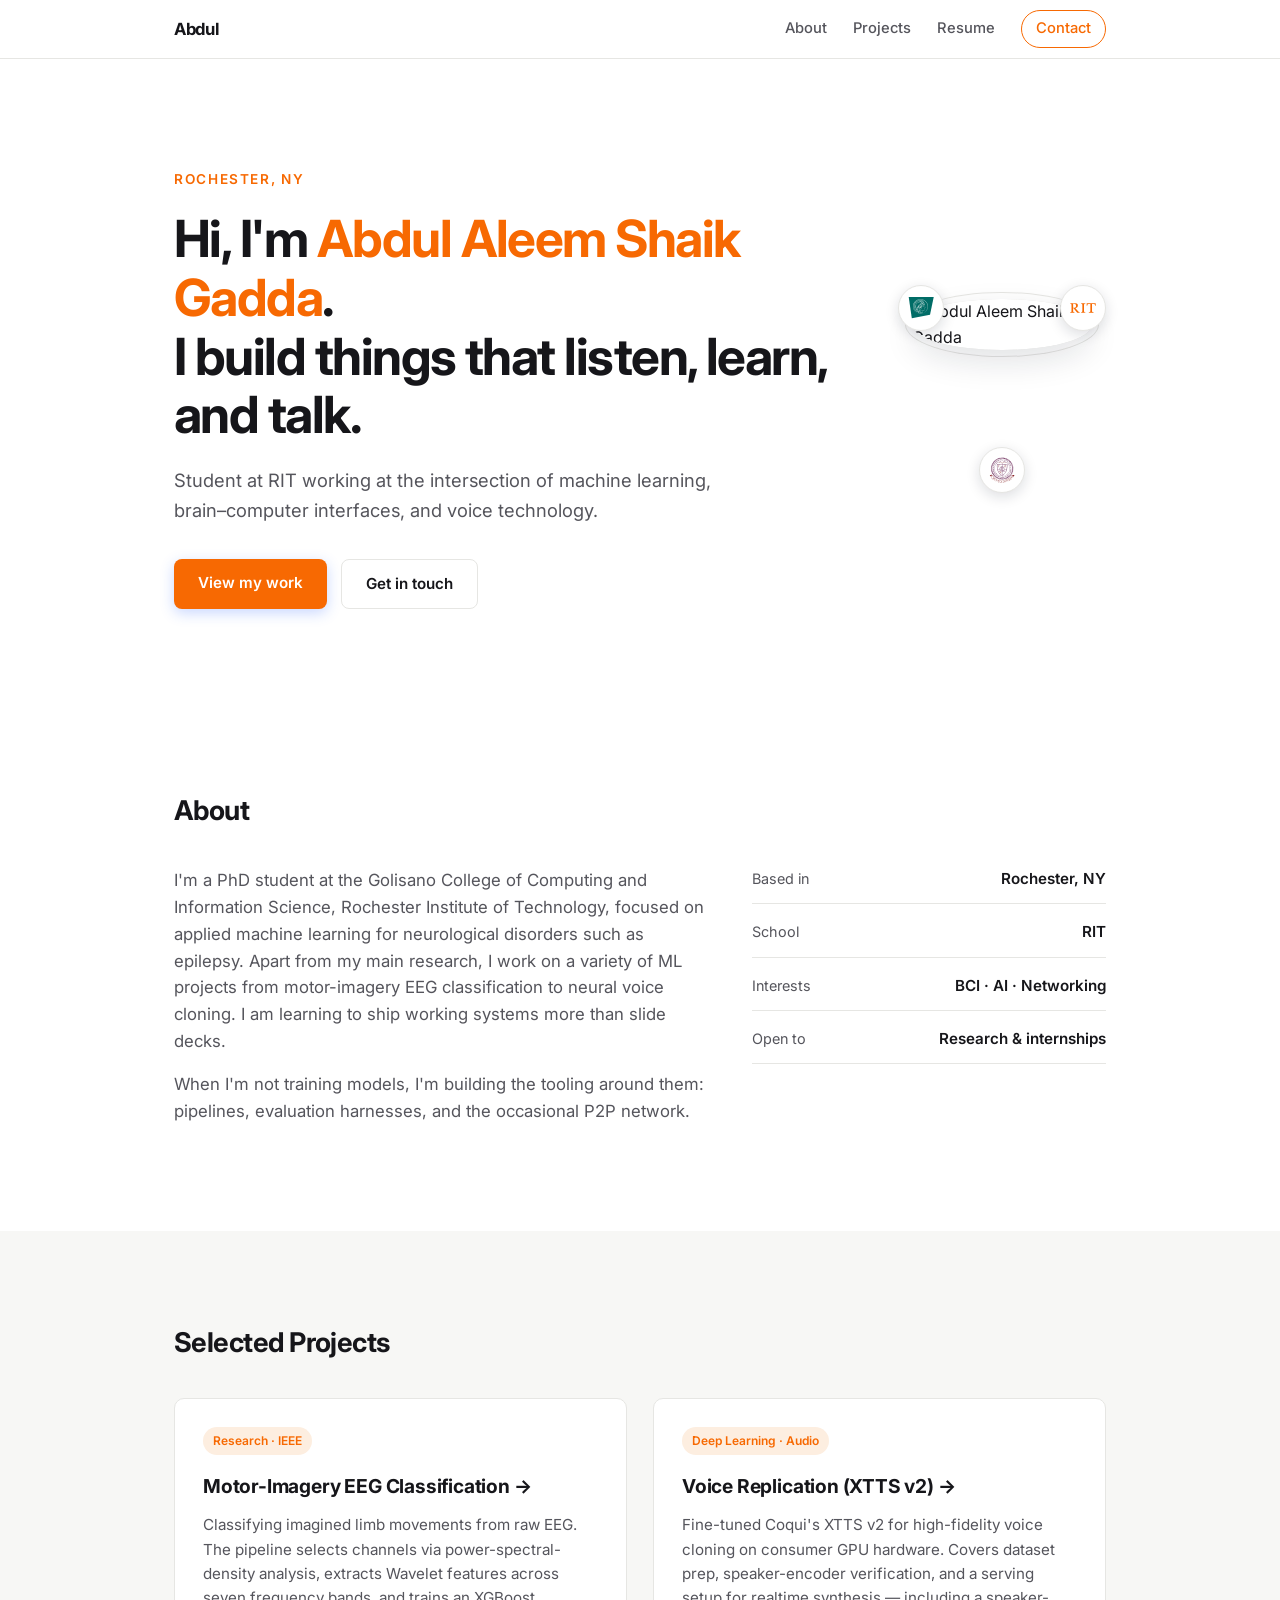
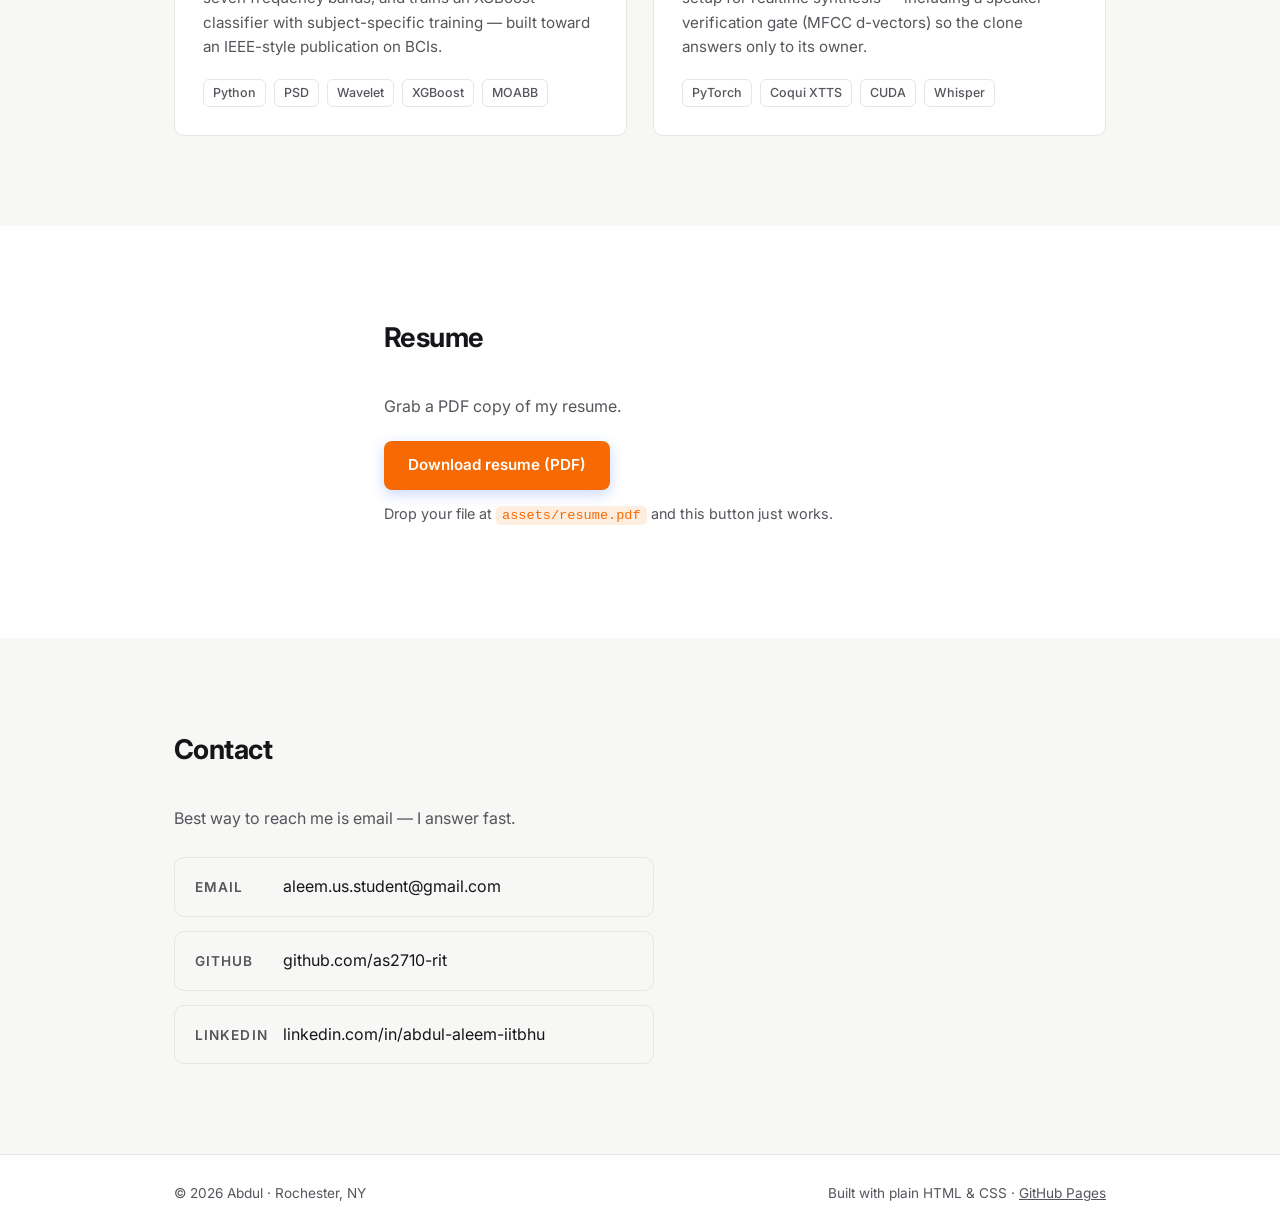
==== index.html @ 7b6aedce "Add affiliation logo bubbles (RIT, Max Planck, IIT BHU) around hero avatar" ====
<!DOCTYPE html>
<html lang="en">
<head>
  <meta charset="UTF-8">
  <meta name="viewport" content="width=device-width, initial-scale=1.0">
  <title>Abdul — Portfolio</title>
  <meta name="description" content="Personal portfolio of Abdul, RIT student.">
  <link rel="icon" href="data:image/svg+xml,<svg xmlns='http://www.w3.org/2000/svg' viewBox='0 0 100 100'><text y='.9em' font-size='90'>◼</text></svg>">
  <link rel="stylesheet" href="css/style.css">
  <link rel="preconnect" href="https://fonts.googleapis.com">
  <link href="https://fonts.googleapis.com/css2?family=Inter:wght@400;500;600;700&display=swap" rel="stylesheet">
</head>
<body>

  <nav class="nav">
    <div class="container nav-inner">
      <a href="#top" class="nav-brand">Abdul</a>
      <div class="nav-links">
        <a href="#about">About</a>
        <a href="#projects">Projects</a>
        <a href="#resume">Resume</a>
        <a href="#contact" class="nav-cta">Contact</a>
      </div>
    </div>
  </nav>

  <header class="hero" id="top">
    <div class="container">
      <div class="hero-inner">
        <div class="hero-text">
          <p class="hero-kicker">Rochester, NY</p>
          <h1 class="hero-title">Hi, I'm <span class="accent">Abdul Aleem Shaik Gadda</span>.<br>
            I build things that listen, learn, and talk.</h1>
          <p class="hero-sub">Student at RIT working at the intersection of
            machine learning, brain–computer interfaces, and voice technology.</p>
          <div class="hero-actions">
            <a href="#projects" class="btn btn-primary">View my work</a>
            <a href="#contact" class="btn btn-ghost">Get in touch</a>
          </div>
        </div>
        <div class="hero-avatar-wrap">
          <img class="hero-avatar" src="assets/me.jpg" alt="Abdul Aleem Shaik Gadda">
          <span class="affil-bubble" title="Rochester Institute of Technology">
            <img src="assets/rit.svg" alt="RIT"></span>
          <span class="affil-bubble" title="Max Planck Institute for Biological Cybernetics">
            <img src="assets/maxplanck_head.svg" alt="Max Planck Institute for Biological Cybernetics"></span>
          <span class="affil-bubble" title="IIT (BHU) Varanasi">
            <img src="assets/iitbhu.svg" alt="IIT (BHU) Varanasi"></span>
        </div>
      </div>
    </div>
  </header>

  <main>

    <section class="section" id="about">
      <div class="container">
        <h2 class="section-title">About</h2>
        <div class="about-grid">
          <div class="about-text">
            <p>I'm a PhD student at the Golisano College of Computing and Information Science, Rochester Institute of Technology,
              focused on applied machine learning for neurological disorders such as epilepsy. Apart from my main research, I work on a variety of ML projects
              from motor-imagery EEG
              classification to neural voice cloning. I am learning to ship
              working systems more than slide decks.</p>
            <p>When I'm not training models, I'm building the tooling
              around them: pipelines, evaluation harnesses, and the
              occasional P2P network.</p>
          </div>
          <div class="about-facts">
            <div class="fact">
              <span class="fact-label">Based in</span>
              <span class="fact-value">Rochester, NY</span>
            </div>
            <div class="fact">
              <span class="fact-label">School</span>
              <span class="fact-value">RIT</span>
            </div>
            <div class="fact">
              <span class="fact-label">Interests</span>
              <span class="fact-value">BCI · AI · Networking</span>
            </div>
            <div class="fact">
              <span class="fact-label">Open to</span>
              <span class="fact-value">Research &amp; internships</span>
            </div>
          </div>
        </div>
      </div>
    </section>

    <section class="section section-alt" id="projects">
      <div class="container">
        <h2 class="section-title">Selected Projects</h2>

        <div class="card-grid">

          <a class="card card-link" href="projects/mi-eeg.html">
            <div class="card-tag">Research · IEEE</div>
            <h3 class="card-title">Motor-Imagery EEG Classification →</h3>
            <p class="card-body">
              Classifying imagined limb movements from raw EEG. The pipeline
              selects channels via power-spectral-density analysis, extracts
              Wavelet features across seven frequency bands, and trains an
              XGBoost classifier with subject-specific training — built
              toward an IEEE-style publication on BCIs.
            </p>
            <div class="card-tech">
              <span>Python</span><span>PSD</span><span>Wavelet</span>
              <span>XGBoost</span><span>MOABB</span>
            </div>
          </a>

          <a class="card card-link" href="projects/voice-replication.html">
            <div class="card-tag">Deep Learning · Audio</div>
            <h3 class="card-title">Voice Replication (XTTS v2) →</h3>
            <p class="card-body">
              Fine-tuned Coqui's XTTS v2 for high-fidelity voice cloning on
              consumer GPU hardware. Covers dataset prep, speaker-encoder
              verification, and a serving setup for realtime synthesis —
              including a speaker-verification gate (MFCC d-vectors) so the
              clone answers only to its owner.
            </p>
            <div class="card-tech">
              <span>PyTorch</span><span>Coqui XTTS</span><span>CUDA</span>
              <span>Whisper</span>
            </div>
          </a>

        </div>
      </div>
    </section>

    <section class="section" id="resume">
      <div class="container resume-inner">
        <h2 class="section-title">Resume</h2>
        <p>Grab a PDF copy of my resume.</p>
        <a class="btn btn-primary" href="assets/resume.pdf" download>
          Download resume (PDF)</a>
        <p class="muted">Drop your file at <code>assets/resume.pdf</code>
          and this button just works.</p>
      </div>
    </section>

    <section class="section section-alt" id="contact">
      <div class="container">
        <h2 class="section-title">Contact</h2>
        <p>Best way to reach me is email — I answer fast.</p>
        <div class="contact-links">
          <a class="contact-link" href="mailto:aleem.us.student@gmail.com">
            <span class="contact-label">Email</span> aleem.us.student@gmail.com</a>
          <a class="contact-link" href="https://github.com/as2710-rit">
            <span class="contact-label">GitHub</span> github.com/as2710-rit</a>
          <a class="contact-link" href="https://www.linkedin.com/in/abdul-aleem-iitbhu">
            <span class="contact-label">LinkedIn</span> linkedin.com/in/abdul-aleem-iitbhu</a>
        </div>
      </div>
    </section>

  </main>

  <footer class="footer">
    <div class="container footer-inner">
      <span>© <span id="year"></span> Abdul · Rochester, NY</span>
      <span>Built with plain HTML &amp; CSS ·
        <a href="https://pages.github.com">GitHub Pages</a></span>
    </div>
  </footer>

  <script>
    document.getElementById('year').textContent = new Date().getFullYear();
  </script>
</body>
</html>
---- css/style.css ----
/* ---------- Design tokens ---------- */
:root {
  --bg: #ffffff;
  --bg-alt: #f7f7f5;
  --text: #16161a;
  --text-soft: #55555c;
  --accent: #f76902;
  --accent-soft: #fdeee0;
  --border: #e6e6e3;
  --radius: 10px;
  --font: 'Inter', system-ui, -apple-system, sans-serif;
}

* { margin: 0; padding: 0; box-sizing: border-box; }

html { scroll-behavior: smooth; }

body {
  font-family: var(--font);
  color: var(--text);
  background: var(--bg);
  line-height: 1.6;
  -webkit-font-smoothing: antialiased;
}

.container { max-width: 980px; margin: 0 auto; padding: 0 24px; }
.muted { color: var(--text-soft); font-size: 0.9rem; margin-top: 12px; }
.accent { color: var(--accent); }

/* ---------- Nav ---------- */
.nav {
  position: sticky; top: 0; z-index: 50;
  background: rgba(255,255,255,.9);
  backdrop-filter: blur(10px);
  border-bottom: 1px solid var(--border);
}
.nav-inner {
  display: flex; align-items: center; justify-content: space-between;
  height: 58px;
}
.nav-brand { font-weight: 700; font-size: 1.05rem; color: var(--text);
  text-decoration: none; letter-spacing: -0.02em; }
.nav-links { display: flex; gap: 26px; align-items: center; }
.nav-links a {
  color: var(--text-soft); text-decoration: none;
  font-size: 0.92rem; font-weight: 500;
}
.nav-links a:hover { color: var(--text); }
.nav-cta {
  color: var(--accent) !important;
  border: 1px solid var(--accent);
  padding: 6px 14px; border-radius: 999px;
}
.nav-cta:hover { background: var(--accent); color: #fff !important; }

/* ---------- Hero ---------- */
.hero { padding: 110px 0 90px; }
.hero-inner { display:flex; align-items:center; gap:56px; flex-wrap:wrap; }
.hero-text { flex: 1 1 460px; min-width: 0; }
.hero-avatar {
  width: 180px; height: 180px; border-radius: 50%;
  object-fit: cover; object-position: center;
  box-shadow: 0 12px 32px rgba(15,23,42,.12), 0 0 0 6px #fff, 0 0 0 7px var(--border);
  flex-shrink: 0;
}
.hero-avatar-wrap {
  position: relative;
  width: 180px; height: 180px;
  flex-shrink: 0;
  margin: 14px;
}
.affil-bubble {
  position: absolute;
  width: 46px; height: 46px;
  background: #fff;
  border: 1px solid var(--border);
  border-radius: 50%;
  display: flex; align-items: center; justify-content: center;
  box-shadow: 0 4px 14px rgba(15,23,42,.14);
  padding: 9px;
  z-index: 2;
  transition: transform .2s ease;
}
.affil-bubble:hover { transform: scale(1.1); }
.affil-bubble img { width: 100%; height: 100%; object-fit: contain; display: block; }
.affil-bubble:nth-of-type(1) { top: -14px; right: -14px; }
.affil-bubble:nth-of-type(2) { top: -14px; left: -14px; }
.affil-bubble:nth-of-type(3) { bottom: -14px; left: 50%; margin-left: -23px; }
.hero-kicker {
  color: var(--accent); font-weight: 600; font-size: 0.85rem;
  text-transform: uppercase; letter-spacing: 0.12em; margin-bottom: 18px;
}
.hero-title {
  font-size: clamp(2rem, 5vw, 3.2rem);
  line-height: 1.15; letter-spacing: -0.03em;
  font-weight: 700; margin-bottom: 22px;
}
.hero-sub {
  color: var(--text-soft); font-size: 1.15rem;
  max-width: 560px; margin-bottom: 34px;
}
.hero-actions { display: flex; gap: 14px; flex-wrap: wrap; }

/* ---------- Buttons ---------- */
.btn {
  display: inline-block; text-decoration: none;
  font-weight: 600; font-size: 0.95rem;
  padding: 12px 24px; border-radius: 8px;
  transition: transform .15s ease, box-shadow .15s ease;
}
.btn:active { transform: translateY(1px); }
.btn-primary { background: var(--accent); color: #fff;
  box-shadow: 0 4px 14px rgba(39,94,254,.25); }
.btn-primary:hover { box-shadow: 0 6px 20px rgba(39,94,254,.35); }
.btn-ghost { border: 1px solid var(--border); color: var(--text); }
.btn-ghost:hover { border-color: var(--text); }

/* ---------- Sections ---------- */
.section { padding: 90px 0; }
.section-alt { background: var(--bg-alt); }
.section-title {
  font-size: 1.7rem; font-weight: 700;
  letter-spacing: -0.02em; margin-bottom: 34px;
}

/* ---------- About ---------- */
.about-grid {
  display: grid; grid-template-columns: 1.5fr 1fr; gap: 48px;
}
.about-text p { margin-bottom: 16px; color: var(--text-soft); font-size: 1.05rem; }
.about-facts { display: flex; flex-direction: column; gap: 16px; }
.fact {
  display: flex; justify-content: space-between;
  padding-bottom: 12px; border-bottom: 1px solid var(--border);
}
.fact-label { color: var(--text-soft); font-size: 0.9rem; }
.fact-value { font-weight: 600; font-size: 0.95rem; }

/* ---------- Projects ---------- */
.card-grid { display: grid; grid-template-columns: 1fr 1fr; gap: 26px; }
.card {
  background: var(--bg);
  border: 1px solid var(--border);
  border-radius: var(--radius);
  padding: 28px;
  transition: transform .2s ease, box-shadow .2s ease;
}
.card:hover {
  transform: translateY(-3px);
  box-shadow: 0 12px 30px rgba(0,0,0,.07);
}
.card-link {
  display: block; text-decoration: none; color: inherit;
  cursor: pointer;
}
.card-tag {
  display: inline-block; font-size: 0.75rem; font-weight: 600;
  color: var(--accent); background: var(--accent-soft);
  padding: 4px 10px; border-radius: 999px; margin-bottom: 16px;
}
.card-title { font-size: 1.2rem; font-weight: 700; margin-bottom: 12px;
  letter-spacing: -0.01em; }
.card-body { color: var(--text-soft); font-size: 0.95rem; margin-bottom: 20px; }
.card-tech { display: flex; flex-wrap: wrap; gap: 8px; }
.card-tech span {
  font-size: 0.78rem; font-weight: 500;
  border: 1px solid var(--border); border-radius: 6px;
  padding: 3px 9px; color: var(--text-soft);
}

/* ---------- Resume ---------- */
.resume-inner { max-width: 560px; }
.resume-inner p { color: var(--text-soft); margin-bottom: 22px; }
.resume-inner code {
  background: var(--accent-soft); color: var(--accent);
  padding: 2px 6px; border-radius: 5px; font-size: 0.85rem;
}

/* ---------- Contact ---------- */
#contact p { color: var(--text-soft); margin-bottom: 26px; }
.contact-links { display: flex; flex-direction: column; gap: 14px; max-width: 480px; }
.contact-link {
  display: flex; align-items: baseline; gap: 18px;
  color: var(--text); text-decoration: none;
  padding: 16px 20px; border: 1px solid var(--border);
  border-radius: var(--radius);
  transition: border-color .15s ease;
}
.contact-link:hover { border-color: var(--accent); }
.contact-label {
  color: var(--text-soft); font-size: 0.85rem; width: 70px;
  text-transform: uppercase; letter-spacing: .08em; font-weight: 600;
}

/* ---------- Footer ---------- */
.footer { border-top: 1px solid var(--border); padding: 28px 0; }
.footer-inner {
  display: flex; justify-content: space-between; flex-wrap: wrap; gap: 8px;
  color: var(--text-soft); font-size: 0.85rem;
}
.footer a { color: var(--text-soft); }

/* ---------- Responsive ---------- */
@media (max-width: 760px) {
  .about-grid, .card-grid { grid-template-columns: 1fr; }
  .nav-links { gap: 16px; }
  .hero { padding: 70px 0 60px; }
  .section { padding: 60px 0; }
}
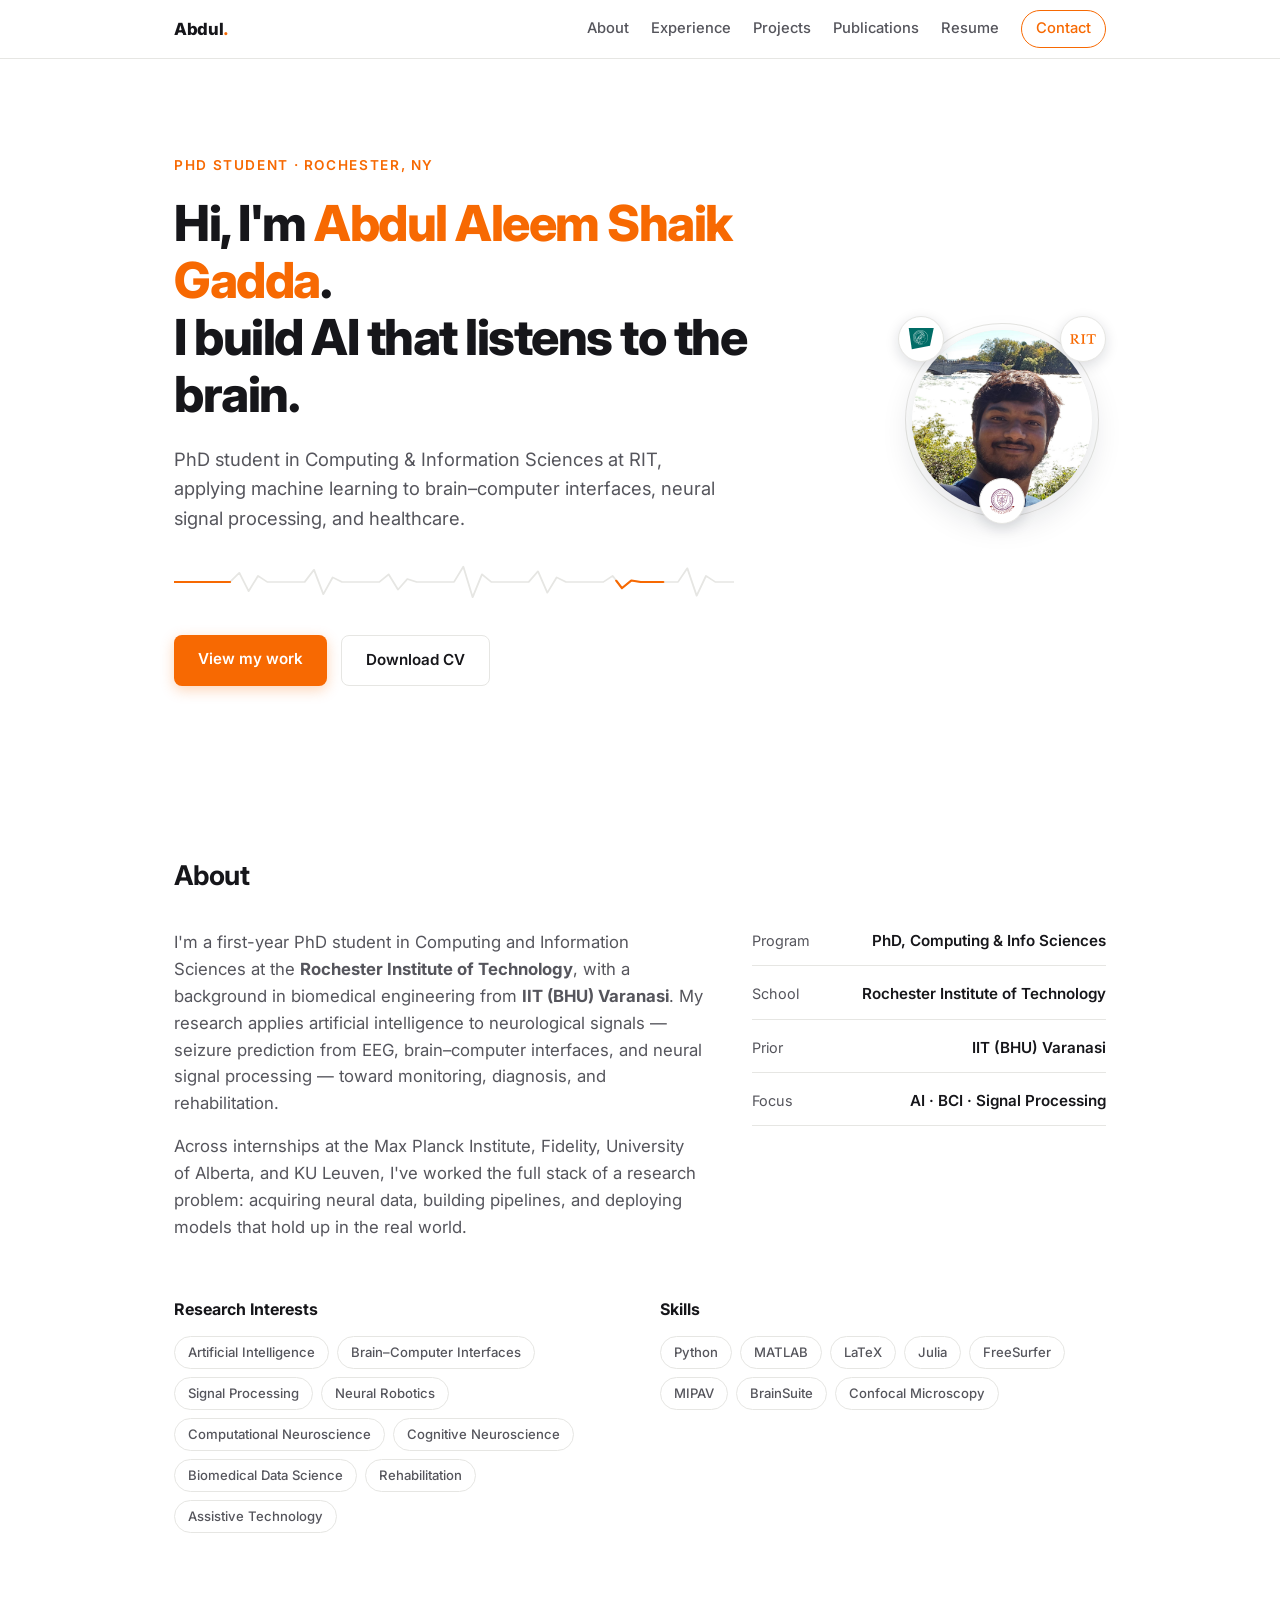
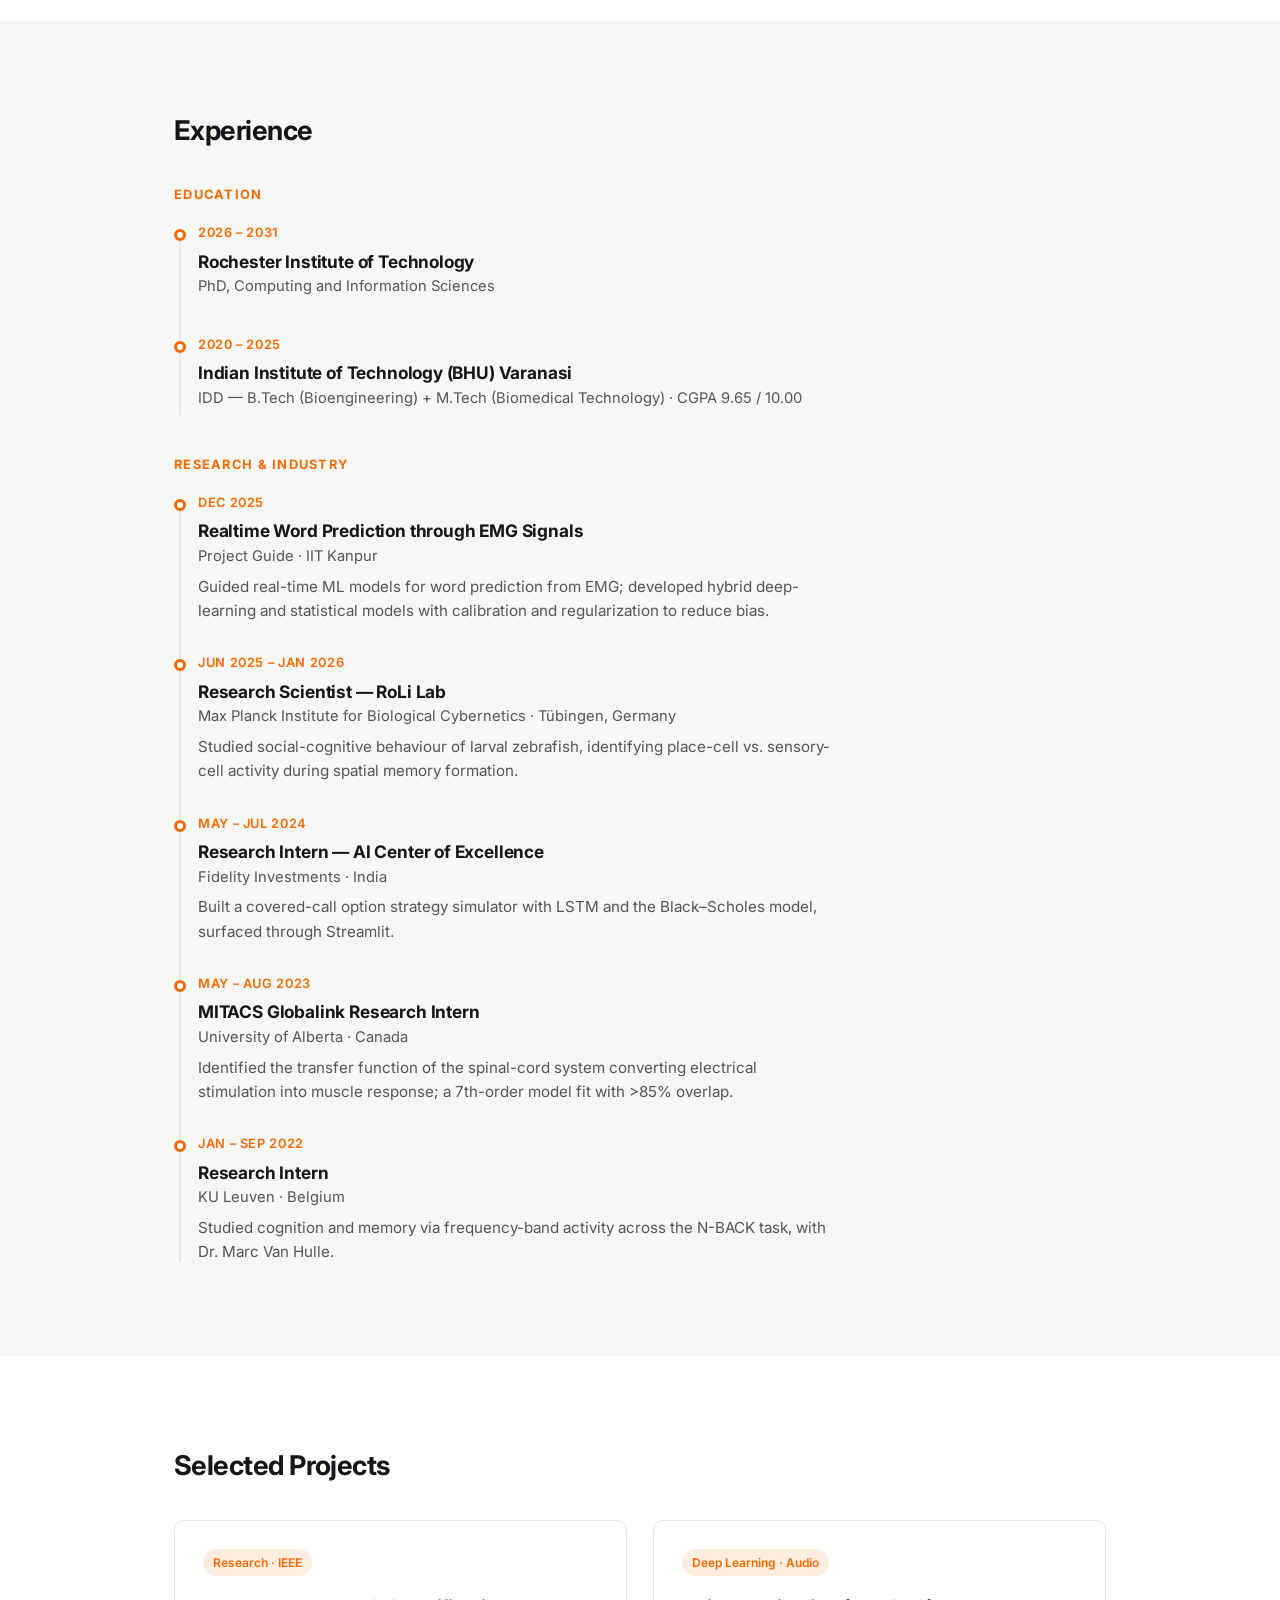
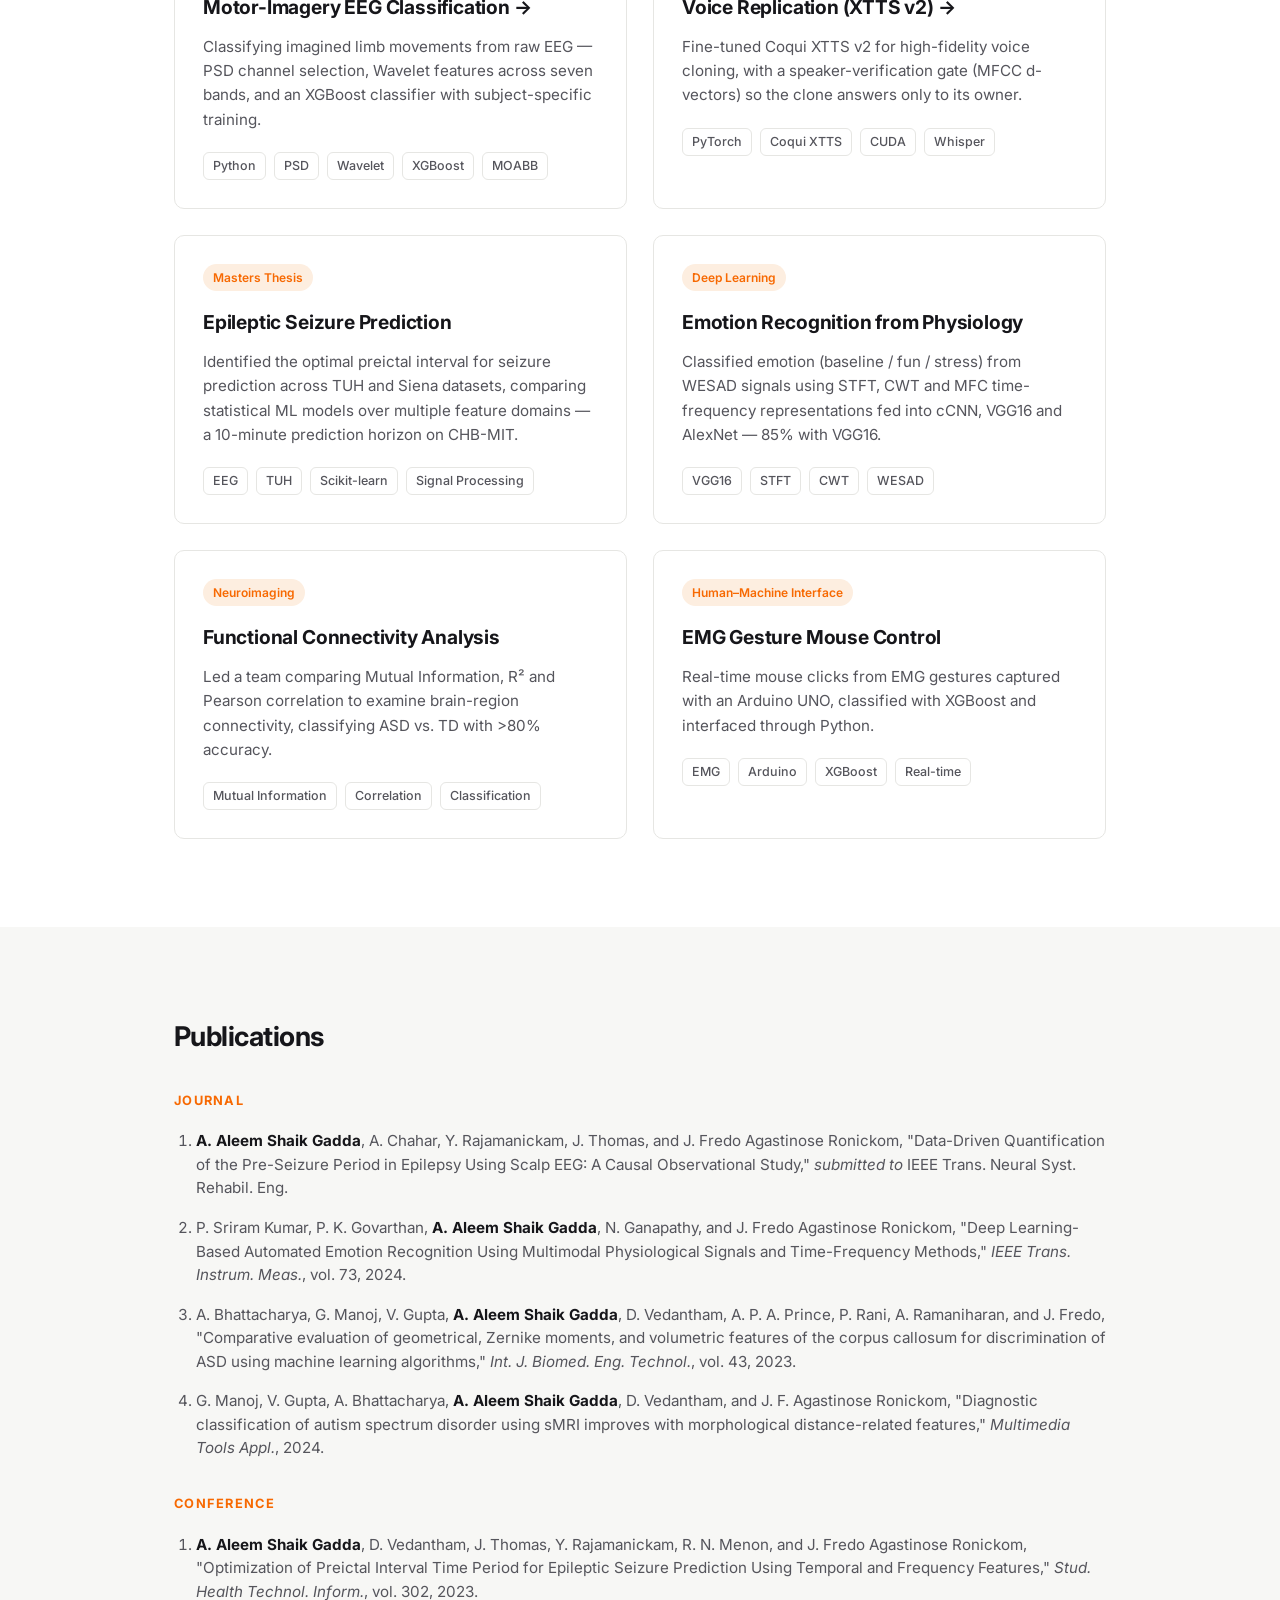
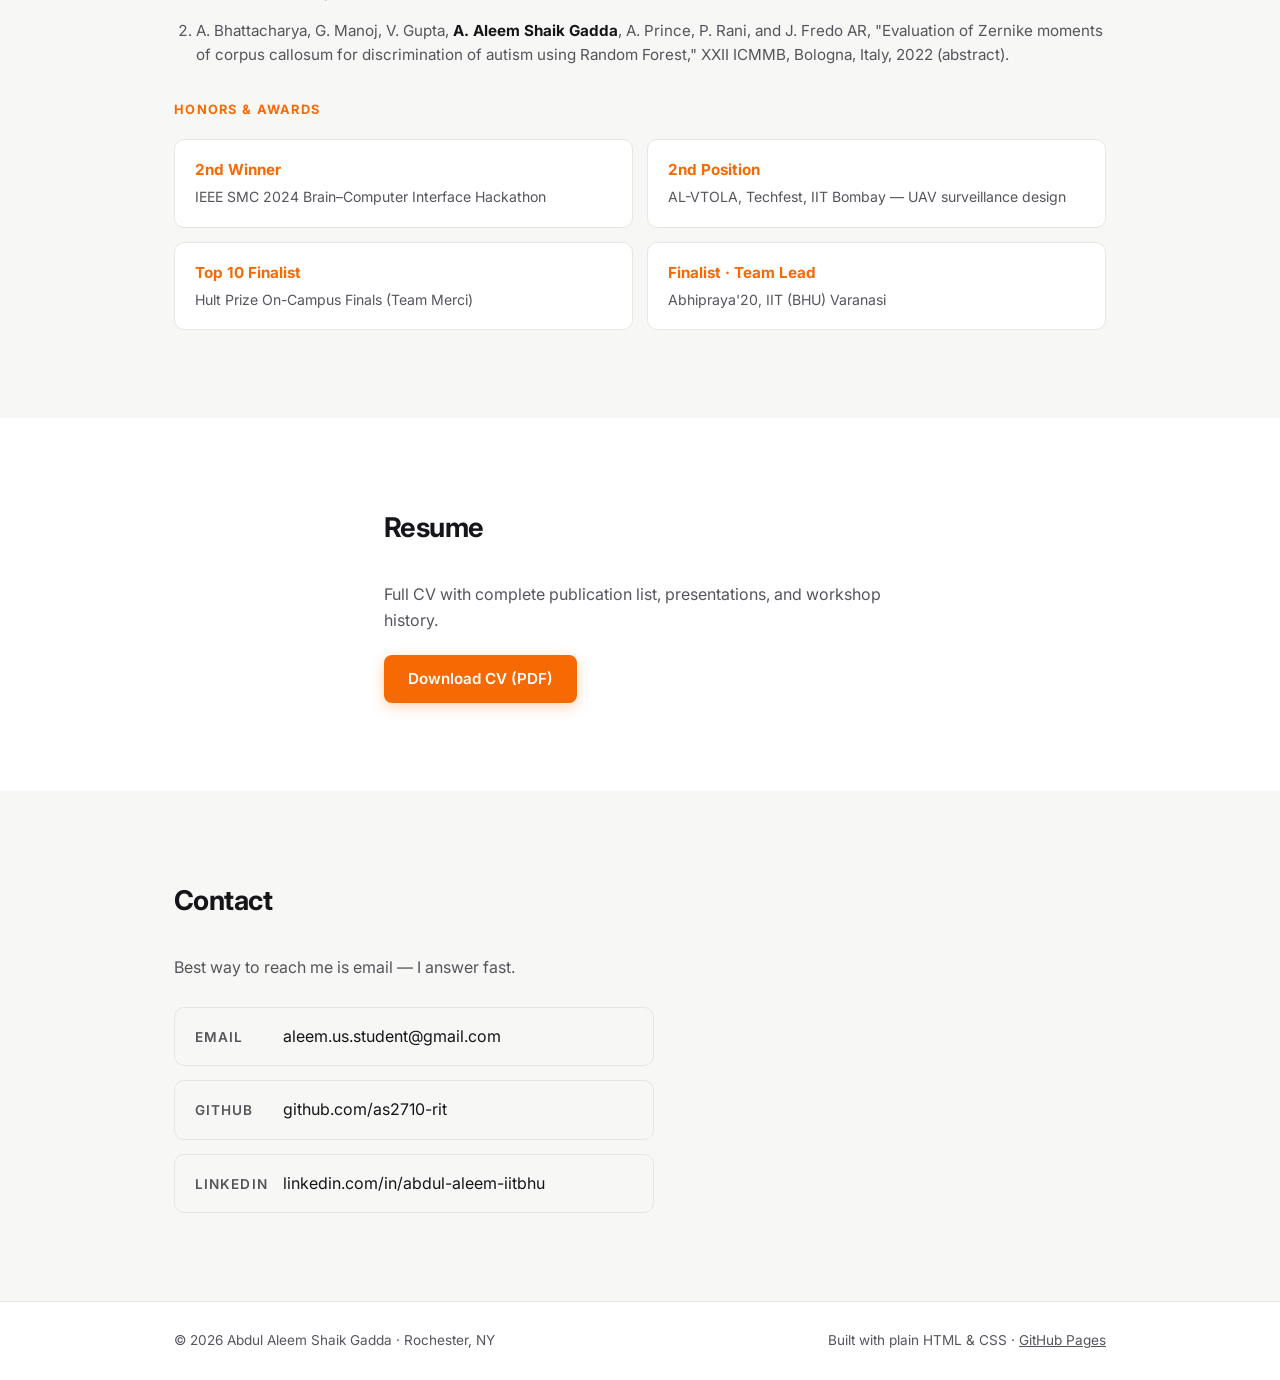
==== commit 372145a7: "Expand portfolio with full CV content (experience, publications, honors), add animated EEG waveform " ====
--- a/index.html
+++ b/index.html
@@ -3,21 +3,23 @@
 <head>
   <meta charset="UTF-8">
   <meta name="viewport" content="width=device-width, initial-scale=1.0">
-  <title>Abdul — Portfolio</title>
-  <meta name="description" content="Personal portfolio of Abdul, RIT student.">
-  <link rel="icon" href="data:image/svg+xml,<svg xmlns='http://www.w3.org/2000/svg' viewBox='0 0 100 100'><text y='.9em' font-size='90'>◼</text></svg>">
+  <title>Abdul Aleem Shaik Gadda — Portfolio</title>
+  <meta name="description" content="Abdul Aleem Shaik Gadda — PhD student at RIT working on AI for brain–computer interfaces and neural signal processing.">
+  <link rel="icon" href="data:image/svg+xml,<svg xmlns='http://www.w3.org/2000/svg' viewBox='0 0 100 100'><rect width='100' height='100' rx='20' fill='%23f76902'/><text x='50' y='72' font-size='60' text-anchor='middle' fill='white' font-family='sans-serif' font-weight='bold'>A</text></svg>">
   <link rel="stylesheet" href="css/style.css">
   <link rel="preconnect" href="https://fonts.googleapis.com">
-  <link href="https://fonts.googleapis.com/css2?family=Inter:wght@400;500;600;700&display=swap" rel="stylesheet">
+  <link href="https://fonts.googleapis.com/css2?family=Inter:wght@400;500;600;700;800&display=swap" rel="stylesheet">
 </head>
 <body>
 
   <nav class="nav">
     <div class="container nav-inner">
-      <a href="#top" class="nav-brand">Abdul</a>
+      <a href="#top" class="nav-brand">Abdul<span class="accent">.</span></a>
       <div class="nav-links">
         <a href="#about">About</a>
+        <a href="#experience">Experience</a>
         <a href="#projects">Projects</a>
+        <a href="#publications">Publications</a>
         <a href="#resume">Resume</a>
         <a href="#contact" class="nav-cta">Contact</a>
       </div>
@@ -28,14 +30,21 @@
     <div class="container">
       <div class="hero-inner">
         <div class="hero-text">
-          <p class="hero-kicker">Rochester, NY</p>
+          <p class="hero-kicker">PhD Student · Rochester, NY</p>
           <h1 class="hero-title">Hi, I'm <span class="accent">Abdul Aleem Shaik Gadda</span>.<br>
-            I build things that listen, learn, and talk.</h1>
-          <p class="hero-sub">Student at RIT working at the intersection of
-            machine learning, brain–computer interfaces, and voice technology.</p>
+            I build AI that listens to the brain.</h1>
+          <p class="hero-sub">PhD student in Computing &amp; Information Sciences at RIT, applying
+            machine learning to brain–computer interfaces, neural signal processing, and
+            healthcare.</p>
+          <div class="hero-wave" aria-hidden="true">
+            <svg viewBox="0 0 600 60" preserveAspectRatio="none" width="600" height="60">
+              <path class="eeg-base" d="M0,30 L60,30 L70,18 L80,42 L90,22 L100,30 L140,30 L150,14 L160,46 L170,24 L180,30 L220,30 L230,20 L240,40 L250,26 L260,30 L300,30 L310,10 L320,50 L330,20 L340,30 L380,30 L390,16 L400,44 L410,24 L420,30 L460,30 L470,22 L480,38 L490,28 L500,30 L540,30 L550,12 L560,48 L570,22 L580,30 L600,30"/>
+              <path class="eeg-pulse" d="M0,30 L60,30 L70,18 L80,42 L90,22 L100,30 L140,30 L150,14 L160,46 L170,24 L180,30 L220,30 L230,20 L240,40 L250,26 L260,30 L300,30 L310,10 L320,50 L330,20 L340,30 L380,30 L390,16 L400,44 L410,24 L420,30 L460,30 L470,22 L480,38 L490,28 L500,30 L540,30 L550,12 L560,48 L570,22 L580,30 L600,30"/>
+            </svg>
+          </div>
           <div class="hero-actions">
             <a href="#projects" class="btn btn-primary">View my work</a>
-            <a href="#contact" class="btn btn-ghost">Get in touch</a>
+            <a href="assets/resume.pdf" class="btn btn-ghost" download>Download CV</a>
           </div>
         </div>
         <div class="hero-avatar-wrap">
@@ -53,95 +62,257 @@
 
   <main>
 
+    <!-- About -->
     <section class="section" id="about">
       <div class="container">
         <h2 class="section-title">About</h2>
         <div class="about-grid">
           <div class="about-text">
-            <p>I'm a PhD student at the Golisano College of Computing and Information Science, Rochester Institute of Technology,
-              focused on applied machine learning for neurological disorders such as epilepsy. Apart from my main research, I work on a variety of ML projects
-              from motor-imagery EEG
-              classification to neural voice cloning. I am learning to ship
-              working systems more than slide decks.</p>
-            <p>When I'm not training models, I'm building the tooling
-              around them: pipelines, evaluation harnesses, and the
-              occasional P2P network.</p>
+            <p>I'm a first-year PhD student in Computing and Information Sciences at the
+              <strong>Rochester Institute of Technology</strong>, with a background in biomedical
+              engineering from <strong>IIT (BHU) Varanasi</strong>. My research applies artificial
+              intelligence to neurological signals — seizure prediction from EEG, brain–computer
+              interfaces, and neural signal processing — toward monitoring, diagnosis, and
+              rehabilitation.</p>
+            <p>Across internships at the Max Planck Institute, Fidelity, University of Alberta,
+              and KU Leuven, I've worked the full stack of a research problem: acquiring neural
+              data, building pipelines, and deploying models that hold up in the real world.</p>
           </div>
           <div class="about-facts">
-            <div class="fact">
-              <span class="fact-label">Based in</span>
-              <span class="fact-value">Rochester, NY</span>
-            </div>
-            <div class="fact">
-              <span class="fact-label">School</span>
-              <span class="fact-value">RIT</span>
-            </div>
-            <div class="fact">
-              <span class="fact-label">Interests</span>
-              <span class="fact-value">BCI · AI · Networking</span>
-            </div>
-            <div class="fact">
-              <span class="fact-label">Open to</span>
-              <span class="fact-value">Research &amp; internships</span>
-            </div>
-          </div>
-        </div>
-      </div>
-    </section>
-
-    <section class="section section-alt" id="projects">
+            <div class="fact"><span class="fact-label">Program</span><span class="fact-value">PhD, Computing &amp; Info Sciences</span></div>
+            <div class="fact"><span class="fact-label">School</span><span class="fact-value">Rochester Institute of Technology</span></div>
+            <div class="fact"><span class="fact-label">Prior</span><span class="fact-value">IIT (BHU) Varanasi</span></div>
+            <div class="fact"><span class="fact-label">Focus</span><span class="fact-value">AI · BCI · Signal Processing</span></div>
+          </div>
+        </div>
+
+        <div class="about-extras">
+          <div class="extra-block">
+            <h3 class="extra-title">Research Interests</h3>
+            <div class="chip-row">
+              <span class="chip">Artificial Intelligence</span>
+              <span class="chip">Brain–Computer Interfaces</span>
+              <span class="chip">Signal Processing</span>
+              <span class="chip">Neural Robotics</span>
+              <span class="chip">Computational Neuroscience</span>
+              <span class="chip">Cognitive Neuroscience</span>
+              <span class="chip">Biomedical Data Science</span>
+              <span class="chip">Rehabilitation</span>
+              <span class="chip">Assistive Technology</span>
+            </div>
+          </div>
+          <div class="extra-block">
+            <h3 class="extra-title">Skills</h3>
+            <div class="chip-row">
+              <span class="chip">Python</span>
+              <span class="chip">MATLAB</span>
+              <span class="chip">LaTeX</span>
+              <span class="chip">Julia</span>
+              <span class="chip">FreeSurfer</span>
+              <span class="chip">MIPAV</span>
+              <span class="chip">BrainSuite</span>
+              <span class="chip">Confocal Microscopy</span>
+            </div>
+          </div>
+        </div>
+      </div>
+    </section>
+
+    <!-- Experience -->
+    <section class="section section-alt" id="experience">
+      <div class="container">
+        <h2 class="section-title">Experience</h2>
+
+        <h3 class="subsection-title">Education</h3>
+        <div class="timeline">
+          <div class="tl-item reveal">
+            <div class="tl-marker"></div>
+            <div class="tl-date">2026 – 2031</div>
+            <div class="tl-body">
+              <h4 class="tl-title">Rochester Institute of Technology</h4>
+              <p class="tl-sub">PhD, Computing and Information Sciences</p>
+            </div>
+          </div>
+          <div class="tl-item reveal">
+            <div class="tl-marker"></div>
+            <div class="tl-date">2020 – 2025</div>
+            <div class="tl-body">
+              <h4 class="tl-title">Indian Institute of Technology (BHU) Varanasi</h4>
+              <p class="tl-sub">IDD — B.Tech (Bioengineering) + M.Tech (Biomedical Technology) · CGPA 9.65 / 10.00</p>
+            </div>
+          </div>
+        </div>
+
+        <h3 class="subsection-title">Research &amp; Industry</h3>
+        <div class="timeline">
+          <div class="tl-item reveal">
+            <div class="tl-marker"></div>
+            <div class="tl-date">Dec 2025</div>
+            <div class="tl-body">
+              <h4 class="tl-title">Realtime Word Prediction through EMG Signals</h4>
+              <p class="tl-sub">Project Guide · IIT Kanpur</p>
+              <p class="tl-desc">Guided real-time ML models for word prediction from EMG; developed hybrid
+                deep-learning and statistical models with calibration and regularization to reduce bias.</p>
+            </div>
+          </div>
+          <div class="tl-item reveal">
+            <div class="tl-marker"></div>
+            <div class="tl-date">Jun 2025 – Jan 2026</div>
+            <div class="tl-body">
+              <h4 class="tl-title">Research Scientist — RoLi Lab</h4>
+              <p class="tl-sub">Max Planck Institute for Biological Cybernetics · Tübingen, Germany</p>
+              <p class="tl-desc">Studied social-cognitive behaviour of larval zebrafish, identifying place-cell
+                vs. sensory-cell activity during spatial memory formation.</p>
+            </div>
+          </div>
+          <div class="tl-item reveal">
+            <div class="tl-marker"></div>
+            <div class="tl-date">May – Jul 2024</div>
+            <div class="tl-body">
+              <h4 class="tl-title">Research Intern — AI Center of Excellence</h4>
+              <p class="tl-sub">Fidelity Investments · India</p>
+              <p class="tl-desc">Built a covered-call option strategy simulator with LSTM and the Black–Scholes
+                model, surfaced through Streamlit.</p>
+            </div>
+          </div>
+          <div class="tl-item reveal">
+            <div class="tl-marker"></div>
+            <div class="tl-date">May – Aug 2023</div>
+            <div class="tl-body">
+              <h4 class="tl-title">MITACS Globalink Research Intern</h4>
+              <p class="tl-sub">University of Alberta · Canada</p>
+              <p class="tl-desc">Identified the transfer function of the spinal-cord system converting electrical
+                stimulation into muscle response; a 7th-order model fit with &gt;85% overlap.</p>
+            </div>
+          </div>
+          <div class="tl-item reveal">
+            <div class="tl-marker"></div>
+            <div class="tl-date">Jan – Sep 2022</div>
+            <div class="tl-body">
+              <h4 class="tl-title">Research Intern</h4>
+              <p class="tl-sub">KU Leuven · Belgium</p>
+              <p class="tl-desc">Studied cognition and memory via frequency-band activity across the N-BACK task,
+                with Dr. Marc Van Hulle.</p>
+            </div>
+          </div>
+        </div>
+      </div>
+    </section>
+
+    <!-- Projects -->
+    <section class="section" id="projects">
       <div class="container">
         <h2 class="section-title">Selected Projects</h2>
-
         <div class="card-grid">
 
-          <a class="card card-link" href="projects/mi-eeg.html">
+          <a class="card card-link reveal" href="projects/mi-eeg.html">
             <div class="card-tag">Research · IEEE</div>
             <h3 class="card-title">Motor-Imagery EEG Classification →</h3>
-            <p class="card-body">
-              Classifying imagined limb movements from raw EEG. The pipeline
-              selects channels via power-spectral-density analysis, extracts
-              Wavelet features across seven frequency bands, and trains an
-              XGBoost classifier with subject-specific training — built
-              toward an IEEE-style publication on BCIs.
-            </p>
-            <div class="card-tech">
-              <span>Python</span><span>PSD</span><span>Wavelet</span>
-              <span>XGBoost</span><span>MOABB</span>
-            </div>
+            <p class="card-body">Classifying imagined limb movements from raw EEG — PSD channel
+              selection, Wavelet features across seven bands, and an XGBoost classifier with
+              subject-specific training.</p>
+            <div class="card-tech"><span>Python</span><span>PSD</span><span>Wavelet</span><span>XGBoost</span><span>MOABB</span></div>
           </a>
 
-          <a class="card card-link" href="projects/voice-replication.html">
+          <a class="card card-link reveal" href="projects/voice-replication.html">
             <div class="card-tag">Deep Learning · Audio</div>
             <h3 class="card-title">Voice Replication (XTTS v2) →</h3>
-            <p class="card-body">
-              Fine-tuned Coqui's XTTS v2 for high-fidelity voice cloning on
-              consumer GPU hardware. Covers dataset prep, speaker-encoder
-              verification, and a serving setup for realtime synthesis —
-              including a speaker-verification gate (MFCC d-vectors) so the
-              clone answers only to its owner.
-            </p>
-            <div class="card-tech">
-              <span>PyTorch</span><span>Coqui XTTS</span><span>CUDA</span>
-              <span>Whisper</span>
-            </div>
+            <p class="card-body">Fine-tuned Coqui XTTS v2 for high-fidelity voice cloning, with a
+              speaker-verification gate (MFCC d-vectors) so the clone answers only to its owner.</p>
+            <div class="card-tech"><span>PyTorch</span><span>Coqui XTTS</span><span>CUDA</span><span>Whisper</span></div>
           </a>
 
-        </div>
-      </div>
-    </section>
-
+          <div class="card reveal">
+            <div class="card-tag">Masters Thesis</div>
+            <h3 class="card-title">Epileptic Seizure Prediction</h3>
+            <p class="card-body">Identified the optimal preictal interval for seizure prediction across
+              TUH and Siena datasets, comparing statistical ML models over multiple feature domains —
+              a 10-minute prediction horizon on CHB-MIT.</p>
+            <div class="card-tech"><span>EEG</span><span>TUH</span><span>Scikit-learn</span><span>Signal Processing</span></div>
+          </div>
+
+          <div class="card reveal">
+            <div class="card-tag">Deep Learning</div>
+            <h3 class="card-title">Emotion Recognition from Physiology</h3>
+            <p class="card-body">Classified emotion (baseline / fun / stress) from WESAD signals using
+              STFT, CWT and MFC time-frequency representations fed into cCNN, VGG16 and AlexNet —
+              85% with VGG16.</p>
+            <div class="card-tech"><span>VGG16</span><span>STFT</span><span>CWT</span><span>WESAD</span></div>
+          </div>
+
+          <div class="card reveal">
+            <div class="card-tag">Neuroimaging</div>
+            <h3 class="card-title">Functional Connectivity Analysis</h3>
+            <p class="card-body">Led a team comparing Mutual Information, R² and Pearson correlation to
+              examine brain-region connectivity, classifying ASD vs. TD with &gt;80% accuracy.</p>
+            <div class="card-tech"><span>Mutual Information</span><span>Correlation</span><span>Classification</span></div>
+          </div>
+
+          <div class="card reveal">
+            <div class="card-tag">Human–Machine Interface</div>
+            <h3 class="card-title">EMG Gesture Mouse Control</h3>
+            <p class="card-body">Real-time mouse clicks from EMG gestures captured with an Arduino UNO,
+              classified with XGBoost and interfaced through Python.</p>
+            <div class="card-tech"><span>EMG</span><span>Arduino</span><span>XGBoost</span><span>Real-time</span></div>
+          </div>
+
+        </div>
+      </div>
+    </section>
+
+    <!-- Publications -->
+    <section class="section section-alt" id="publications">
+      <div class="container">
+        <h2 class="section-title">Publications</h2>
+
+        <h3 class="subsection-title">Journal</h3>
+        <ol class="pub-list">
+          <li class="reveal"><strong>A. Aleem Shaik Gadda</strong>, A. Chahar, Y. Rajamanickam, J. Thomas, and
+            J. Fredo Agastinose Ronickom, "Data-Driven Quantification of the Pre-Seizure Period in Epilepsy
+            Using Scalp EEG: A Causal Observational Study," <em>submitted to</em> IEEE Trans. Neural Syst.
+            Rehabil. Eng.</li>
+          <li class="reveal">P. Sriram Kumar, P. K. Govarthan, <strong>A. Aleem Shaik Gadda</strong>, N. Ganapathy, and
+            J. Fredo Agastinose Ronickom, "Deep Learning-Based Automated Emotion Recognition Using Multimodal
+            Physiological Signals and Time-Frequency Methods," <em>IEEE Trans. Instrum. Meas.</em>, vol. 73, 2024.</li>
+          <li class="reveal">A. Bhattacharya, G. Manoj, V. Gupta, <strong>A. Aleem Shaik Gadda</strong>, D. Vedantham,
+            A. P. A. Prince, P. Rani, A. Ramaniharan, and J. Fredo, "Comparative evaluation of geometrical, Zernike
+            moments, and volumetric features of the corpus callosum for discrimination of ASD using machine
+            learning algorithms," <em>Int. J. Biomed. Eng. Technol.</em>, vol. 43, 2023.</li>
+          <li class="reveal">G. Manoj, V. Gupta, A. Bhattacharya, <strong>A. Aleem Shaik Gadda</strong>, D. Vedantham, and
+            J. F. Agastinose Ronickom, "Diagnostic classification of autism spectrum disorder using sMRI improves
+            with morphological distance-related features," <em>Multimedia Tools Appl.</em>, 2024.</li>
+        </ol>
+
+        <h3 class="subsection-title">Conference</h3>
+        <ol class="pub-list">
+          <li class="reveal"><strong>A. Aleem Shaik Gadda</strong>, D. Vedantham, J. Thomas, Y. Rajamanickam, R. N. Menon, and
+            J. Fredo Agastinose Ronickom, "Optimization of Preictal Interval Time Period for Epileptic Seizure
+            Prediction Using Temporal and Frequency Features," <em>Stud. Health Technol. Inform.</em>, vol. 302, 2023.</li>
+          <li class="reveal">A. Bhattacharya, G. Manoj, V. Gupta, <strong>A. Aleem Shaik Gadda</strong>, A. Prince, P. Rani,
+            and J. Fredo AR, "Evaluation of Zernike moments of corpus callosum for discrimination of autism using
+            Random Forest," XXII ICMMB, Bologna, Italy, 2022 (abstract).</li>
+        </ol>
+
+        <h3 class="subsection-title">Honors &amp; Awards</h3>
+        <div class="honor-grid">
+          <div class="honor reveal"><strong>2nd Winner</strong><span>IEEE SMC 2024 Brain–Computer Interface Hackathon</span></div>
+          <div class="honor reveal"><strong>2nd Position</strong><span>AL-VTOLA, Techfest, IIT Bombay — UAV surveillance design</span></div>
+          <div class="honor reveal"><strong>Top 10 Finalist</strong><span>Hult Prize On-Campus Finals (Team Merci)</span></div>
+          <div class="honor reveal"><strong>Finalist · Team Lead</strong><span>Abhipraya'20, IIT (BHU) Varanasi</span></div>
+        </div>
+      </div>
+    </section>
+
+    <!-- Resume -->
     <section class="section" id="resume">
       <div class="container resume-inner">
         <h2 class="section-title">Resume</h2>
-        <p>Grab a PDF copy of my resume.</p>
-        <a class="btn btn-primary" href="assets/resume.pdf" download>
-          Download resume (PDF)</a>
-        <p class="muted">Drop your file at <code>assets/resume.pdf</code>
-          and this button just works.</p>
-      </div>
-    </section>
-
+        <p>Full CV with complete publication list, presentations, and workshop history.</p>
+        <a class="btn btn-primary" href="assets/resume.pdf" download>Download CV (PDF)</a>
+      </div>
+    </section>
+
+    <!-- Contact -->
     <section class="section section-alt" id="contact">
       <div class="container">
         <h2 class="section-title">Contact</h2>
@@ -161,7 +332,7 @@
 
   <footer class="footer">
     <div class="container footer-inner">
-      <span>© <span id="year"></span> Abdul · Rochester, NY</span>
+      <span>© <span id="year"></span> Abdul Aleem Shaik Gadda · Rochester, NY</span>
       <span>Built with plain HTML &amp; CSS ·
         <a href="https://pages.github.com">GitHub Pages</a></span>
     </div>
@@ -169,6 +340,21 @@
 
   <script>
     document.getElementById('year').textContent = new Date().getFullYear();
+
+    // Scroll-reveal animation
+    (function () {
+      var els = document.querySelectorAll('.reveal');
+      if (!('IntersectionObserver' in window) || window.matchMedia('(prefers-reduced-motion: reduce)').matches) {
+        els.forEach(function (el) { el.classList.add('is-visible'); });
+        return;
+      }
+      var io = new IntersectionObserver(function (entries) {
+        entries.forEach(function (e) {
+          if (e.isIntersecting) { e.target.classList.add('is-visible'); io.unobserve(e.target); }
+        });
+      }, { threshold: 0.12 });
+      els.forEach(function (el) { io.observe(el); });
+    })();
   </script>
 </body>
 </html>
--- a/css/style.css
+++ b/css/style.css
@@ -27,6 +27,17 @@
 .muted { color: var(--text-soft); font-size: 0.9rem; margin-top: 12px; }
 .accent { color: var(--accent); }
 
+/* ---------- Scroll reveal ---------- */
+.reveal {
+  opacity: 0;
+  transform: translateY(16px);
+  transition: opacity .55s ease, transform .55s ease;
+}
+.reveal.is-visible { opacity: 1; transform: none; }
+@media (prefers-reduced-motion: reduce) {
+  .reveal { opacity: 1; transform: none; transition: none; }
+}
+
 /* ---------- Nav ---------- */
 .nav {
   position: sticky; top: 0; z-index: 50;
@@ -38,9 +49,9 @@
   display: flex; align-items: center; justify-content: space-between;
   height: 58px;
 }
-.nav-brand { font-weight: 700; font-size: 1.05rem; color: var(--text);
+.nav-brand { font-weight: 800; font-size: 1.05rem; color: var(--text);
   text-decoration: none; letter-spacing: -0.02em; }
-.nav-links { display: flex; gap: 26px; align-items: center; }
+.nav-links { display: flex; gap: 22px; align-items: center; }
 .nav-links a {
   color: var(--text-soft); text-decoration: none;
   font-size: 0.92rem; font-weight: 500;
@@ -54,7 +65,7 @@
 .nav-cta:hover { background: var(--accent); color: #fff !important; }
 
 /* ---------- Hero ---------- */
-.hero { padding: 110px 0 90px; }
+.hero { padding: 96px 0 80px; }
 .hero-inner { display:flex; align-items:center; gap:56px; flex-wrap:wrap; }
 .hero-text { flex: 1 1 460px; min-width: 0; }
 .hero-avatar {
@@ -91,13 +102,33 @@
   text-transform: uppercase; letter-spacing: 0.12em; margin-bottom: 18px;
 }
 .hero-title {
-  font-size: clamp(2rem, 5vw, 3.2rem);
+  font-size: clamp(2rem, 5vw, 3.1rem);
   line-height: 1.15; letter-spacing: -0.03em;
-  font-weight: 700; margin-bottom: 22px;
+  font-weight: 800; margin-bottom: 22px;
 }
 .hero-sub {
   color: var(--text-soft); font-size: 1.15rem;
-  max-width: 560px; margin-bottom: 34px;
+  max-width: 560px; margin-bottom: 26px;
+}
+.hero-wave {
+  max-width: 560px;
+  margin-bottom: 30px;
+  overflow: hidden;
+}
+.hero-wave svg { display: block; width: 100%; height: 46px; }
+.eeg-base {
+  fill: none; stroke: var(--border); stroke-width: 2;
+  stroke-linejoin: round; stroke-linecap: round;
+}
+.eeg-pulse {
+  fill: none; stroke: var(--accent); stroke-width: 2.5;
+  stroke-linejoin: round; stroke-linecap: round;
+  stroke-dasharray: 60 640;
+  animation: eeg-flow 3.2s linear infinite;
+}
+@keyframes eeg-flow {
+  from { stroke-dashoffset: 700; }
+  to   { stroke-dashoffset: 0; }
 }
 .hero-actions { display: flex; gap: 14px; flex-wrap: wrap; }
 
@@ -110,18 +141,24 @@
 }
 .btn:active { transform: translateY(1px); }
 .btn-primary { background: var(--accent); color: #fff;
-  box-shadow: 0 4px 14px rgba(39,94,254,.25); }
-.btn-primary:hover { box-shadow: 0 6px 20px rgba(39,94,254,.35); }
+  box-shadow: 0 4px 14px rgba(247,105,2,.28); }
+.btn-primary:hover { box-shadow: 0 6px 20px rgba(247,105,2,.4); }
 .btn-ghost { border: 1px solid var(--border); color: var(--text); }
 .btn-ghost:hover { border-color: var(--text); }
 
 /* ---------- Sections ---------- */
-.section { padding: 90px 0; }
+.section { padding: 88px 0; }
 .section-alt { background: var(--bg-alt); }
 .section-title {
   font-size: 1.7rem; font-weight: 700;
-  letter-spacing: -0.02em; margin-bottom: 34px;
-}
+  letter-spacing: -0.02em; margin-bottom: 32px;
+}
+.subsection-title {
+  font-size: 0.8rem; font-weight: 700;
+  text-transform: uppercase; letter-spacing: 0.1em;
+  color: var(--accent); margin: 34px 0 18px;
+}
+.subsection-title:first-of-type { margin-top: 0; }
 
 /* ---------- About ---------- */
 .about-grid {
@@ -130,11 +167,43 @@
 .about-text p { margin-bottom: 16px; color: var(--text-soft); font-size: 1.05rem; }
 .about-facts { display: flex; flex-direction: column; gap: 16px; }
 .fact {
-  display: flex; justify-content: space-between;
+  display: flex; justify-content: space-between; gap: 16px;
   padding-bottom: 12px; border-bottom: 1px solid var(--border);
 }
-.fact-label { color: var(--text-soft); font-size: 0.9rem; }
-.fact-value { font-weight: 600; font-size: 0.95rem; }
+.fact-label { color: var(--text-soft); font-size: 0.9rem; flex-shrink: 0; }
+.fact-value { font-weight: 600; font-size: 0.95rem; text-align: right; }
+.about-extras { display: grid; grid-template-columns: 1fr 1fr; gap: 40px; margin-top: 40px; }
+.extra-block { min-width: 0; }
+.extra-title { font-size: 1rem; font-weight: 700; margin-bottom: 14px; }
+.chip-row { display: flex; flex-wrap: wrap; gap: 8px; }
+.chip {
+  font-size: 0.82rem; font-weight: 500;
+  border: 1px solid var(--border); border-radius: 999px;
+  padding: 5px 13px; color: var(--text-soft);
+  transition: border-color .15s ease, color .15s ease, background .15s ease;
+}
+.chip:hover { border-color: var(--accent); color: var(--accent); background: var(--accent-soft); }
+
+/* ---------- Timeline (Experience) ---------- */
+.timeline { position: relative; padding-left: 24px; }
+.timeline::before {
+  content: ""; position: absolute; left: 5px; top: 6px; bottom: 6px;
+  width: 2px; background: var(--border);
+}
+.tl-item { position: relative; padding-bottom: 30px; }
+.tl-item:last-child { padding-bottom: 4px; }
+.tl-marker {
+  position: absolute; left: -24px; top: 6px;
+  width: 12px; height: 12px; border-radius: 50%;
+  background: #fff; border: 3px solid var(--accent);
+}
+.tl-date {
+  font-size: 0.8rem; font-weight: 600; color: var(--accent);
+  text-transform: uppercase; letter-spacing: 0.05em; margin-bottom: 4px;
+}
+.tl-title { font-size: 1.08rem; font-weight: 700; letter-spacing: -0.01em; }
+.tl-sub { color: var(--text-soft); font-size: 0.92rem; margin-bottom: 6px; }
+.tl-desc { color: var(--text-soft); font-size: 0.95rem; max-width: 640px; }
 
 /* ---------- Projects ---------- */
 .card-grid { display: grid; grid-template-columns: 1fr 1fr; gap: 26px; }
@@ -168,13 +237,25 @@
   padding: 3px 9px; color: var(--text-soft);
 }
 
+/* ---------- Publications ---------- */
+.pub-list { margin: 0 0 8px; padding-left: 22px; }
+.pub-list li {
+  color: var(--text-soft); font-size: 0.95rem;
+  margin-bottom: 16px; line-height: 1.55;
+}
+.pub-list li strong { color: var(--text); }
+.honor-grid { display: grid; grid-template-columns: 1fr 1fr; gap: 14px; margin-top: 4px; }
+.honor {
+  display: flex; flex-direction: column; gap: 4px;
+  background: var(--bg); border: 1px solid var(--border);
+  border-radius: var(--radius); padding: 18px 20px;
+}
+.honor strong { color: var(--accent); font-size: 0.95rem; }
+.honor span { color: var(--text-soft); font-size: 0.88rem; }
+
 /* ---------- Resume ---------- */
 .resume-inner { max-width: 560px; }
 .resume-inner p { color: var(--text-soft); margin-bottom: 22px; }
-.resume-inner code {
-  background: var(--accent-soft); color: var(--accent);
-  padding: 2px 6px; border-radius: 5px; font-size: 0.85rem;
-}
 
 /* ---------- Contact ---------- */
 #contact p { color: var(--text-soft); margin-bottom: 26px; }
@@ -202,8 +283,9 @@
 
 /* ---------- Responsive ---------- */
 @media (max-width: 760px) {
-  .about-grid, .card-grid { grid-template-columns: 1fr; }
-  .nav-links { gap: 16px; }
+  .about-grid, .card-grid, .about-extras, .honor-grid { grid-template-columns: 1fr; }
+  .nav-links { gap: 14px; flex-wrap: wrap; }
   .hero { padding: 70px 0 60px; }
   .section { padding: 60px 0; }
-}
+  .fact-value { text-align: left; }
+}
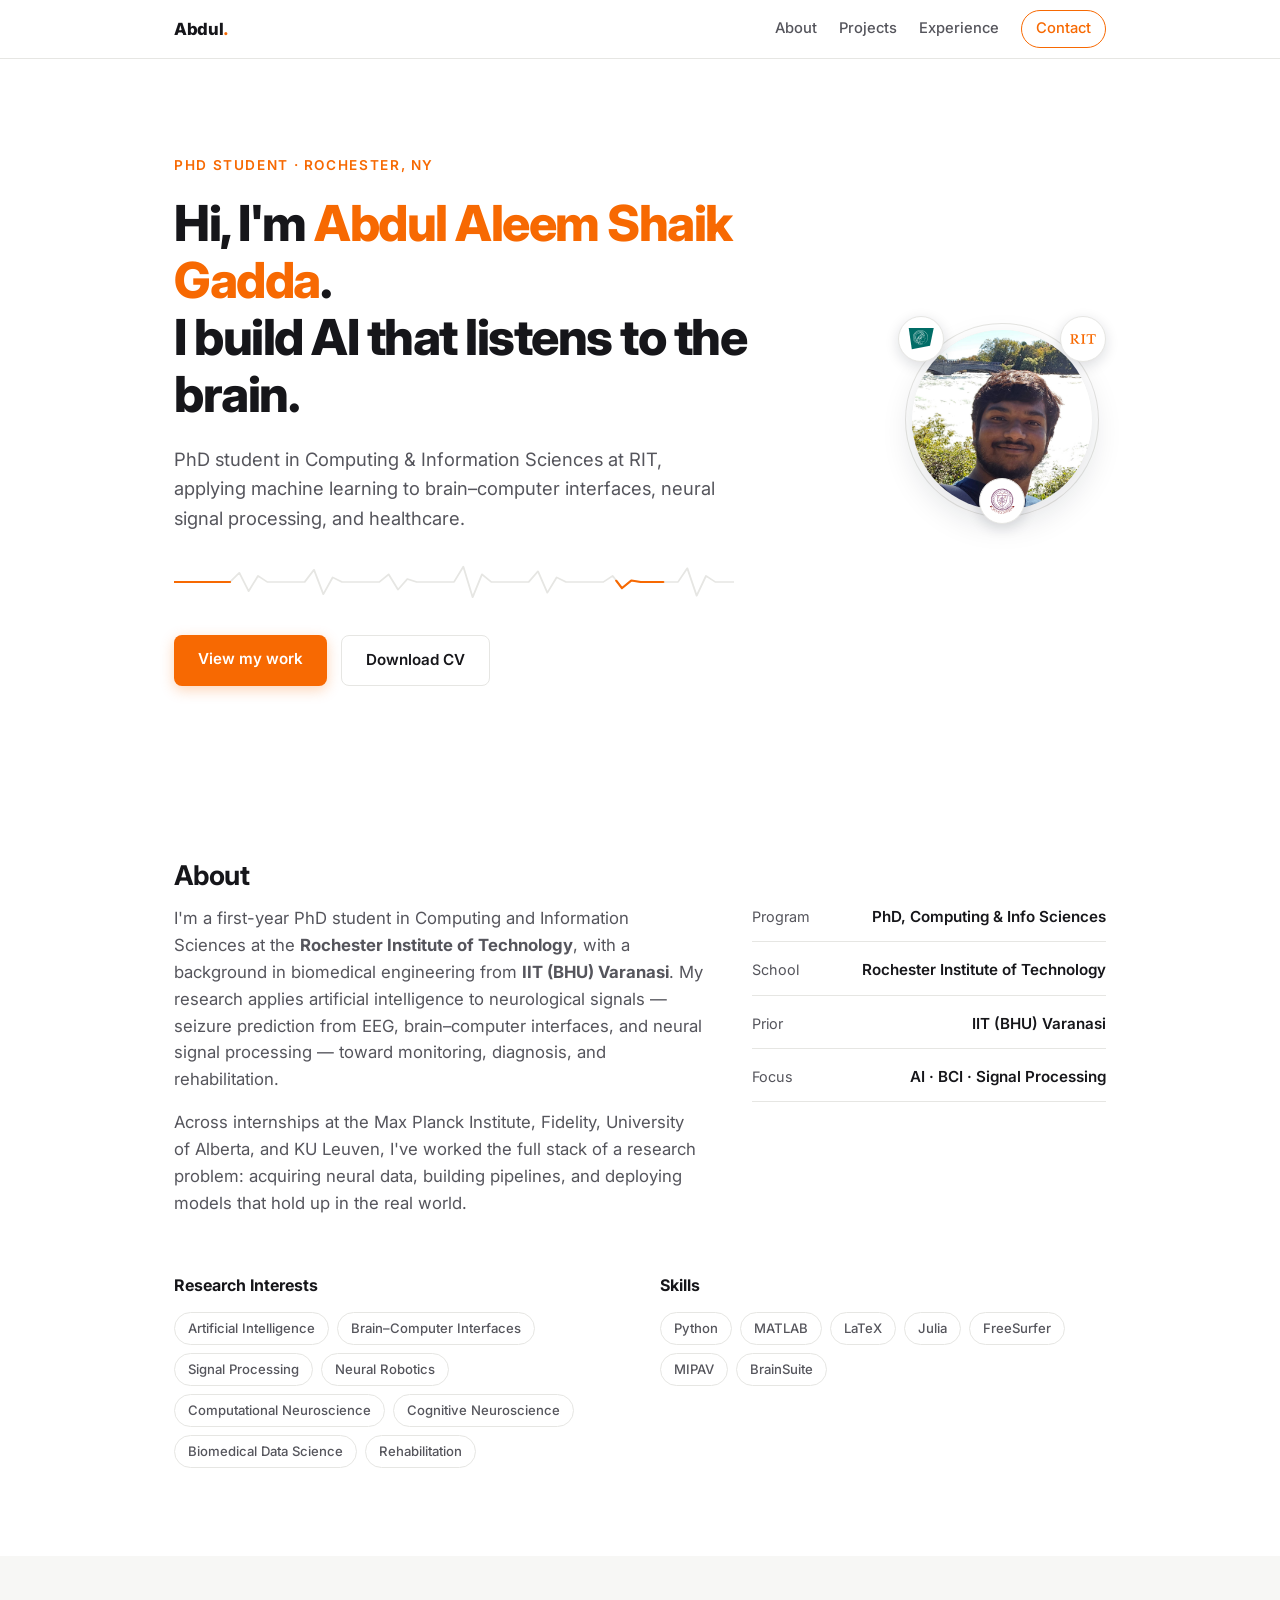
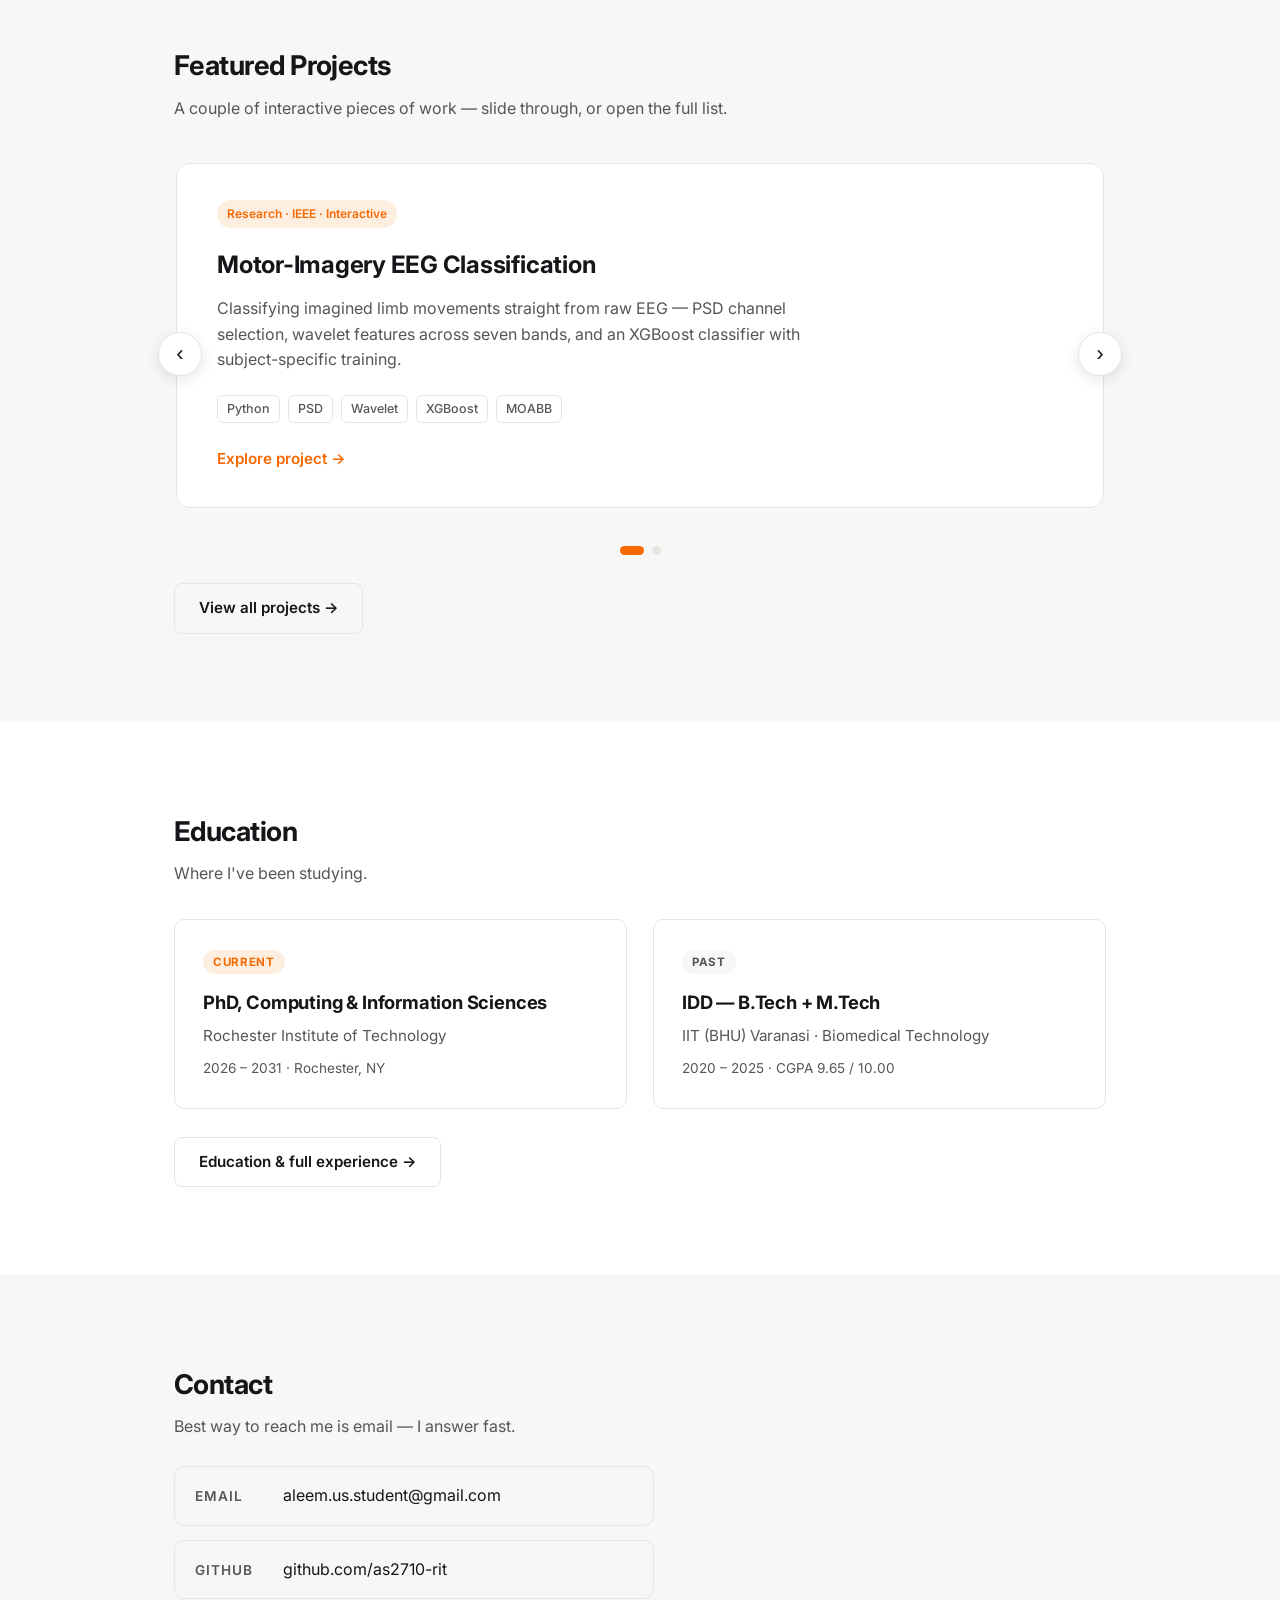
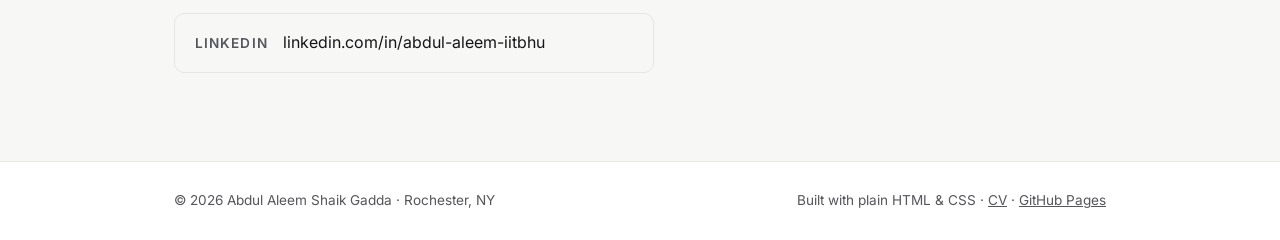
==== commit 7f04dd0e: "Restructure into multi-page portfolio (index/projects/experience), add featured-projects carousel + " ====
--- a/index.html
+++ b/index.html
@@ -4,7 +4,7 @@
   <meta charset="UTF-8">
   <meta name="viewport" content="width=device-width, initial-scale=1.0">
   <title>Abdul Aleem Shaik Gadda — Portfolio</title>
-  <meta name="description" content="Abdul Aleem Shaik Gadda — PhD student at RIT working on AI for brain–computer interfaces and neural signal processing.">
+  <meta name="description" content="Abdul Aleem Shaik Gadda — PhD student at RIT applying AI to brain–computer interfaces and neural signal processing.">
   <link rel="icon" href="data:image/svg+xml,<svg xmlns='http://www.w3.org/2000/svg' viewBox='0 0 100 100'><rect width='100' height='100' rx='20' fill='%23f76902'/><text x='50' y='72' font-size='60' text-anchor='middle' fill='white' font-family='sans-serif' font-weight='bold'>A</text></svg>">
   <link rel="stylesheet" href="css/style.css">
   <link rel="preconnect" href="https://fonts.googleapis.com">
@@ -14,14 +14,12 @@
 
   <nav class="nav">
     <div class="container nav-inner">
-      <a href="#top" class="nav-brand">Abdul<span class="accent">.</span></a>
+      <a href="index.html" class="nav-brand">Abdul<span class="accent">.</span></a>
       <div class="nav-links">
-        <a href="#about">About</a>
-        <a href="#experience">Experience</a>
-        <a href="#projects">Projects</a>
-        <a href="#publications">Publications</a>
-        <a href="#resume">Resume</a>
-        <a href="#contact" class="nav-cta">Contact</a>
+        <a href="index.html#about">About</a>
+        <a href="projects.html">Projects</a>
+        <a href="experience.html">Experience</a>
+        <a href="index.html#contact" class="nav-cta">Contact</a>
       </div>
     </div>
   </nav>
@@ -43,7 +41,7 @@
             </svg>
           </div>
           <div class="hero-actions">
-            <a href="#projects" class="btn btn-primary">View my work</a>
+            <a href="#featured" class="btn btn-primary">View my work</a>
             <a href="assets/resume.pdf" class="btn btn-ghost" download>Download CV</a>
           </div>
         </div>
@@ -98,7 +96,6 @@
               <span class="chip">Cognitive Neuroscience</span>
               <span class="chip">Biomedical Data Science</span>
               <span class="chip">Rehabilitation</span>
-              <span class="chip">Assistive Technology</span>
             </div>
           </div>
           <div class="extra-block">
@@ -111,204 +108,91 @@
               <span class="chip">FreeSurfer</span>
               <span class="chip">MIPAV</span>
               <span class="chip">BrainSuite</span>
-              <span class="chip">Confocal Microscopy</span>
-            </div>
-          </div>
-        </div>
-      </div>
-    </section>
-
-    <!-- Experience -->
-    <section class="section section-alt" id="experience">
-      <div class="container">
-        <h2 class="section-title">Experience</h2>
-
-        <h3 class="subsection-title">Education</h3>
-        <div class="timeline">
-          <div class="tl-item reveal">
-            <div class="tl-marker"></div>
-            <div class="tl-date">2026 – 2031</div>
-            <div class="tl-body">
-              <h4 class="tl-title">Rochester Institute of Technology</h4>
-              <p class="tl-sub">PhD, Computing and Information Sciences</p>
-            </div>
-          </div>
-          <div class="tl-item reveal">
-            <div class="tl-marker"></div>
-            <div class="tl-date">2020 – 2025</div>
-            <div class="tl-body">
-              <h4 class="tl-title">Indian Institute of Technology (BHU) Varanasi</h4>
-              <p class="tl-sub">IDD — B.Tech (Bioengineering) + M.Tech (Biomedical Technology) · CGPA 9.65 / 10.00</p>
-            </div>
-          </div>
-        </div>
-
-        <h3 class="subsection-title">Research &amp; Industry</h3>
-        <div class="timeline">
-          <div class="tl-item reveal">
-            <div class="tl-marker"></div>
-            <div class="tl-date">Dec 2025</div>
-            <div class="tl-body">
-              <h4 class="tl-title">Realtime Word Prediction through EMG Signals</h4>
-              <p class="tl-sub">Project Guide · IIT Kanpur</p>
-              <p class="tl-desc">Guided real-time ML models for word prediction from EMG; developed hybrid
-                deep-learning and statistical models with calibration and regularization to reduce bias.</p>
-            </div>
-          </div>
-          <div class="tl-item reveal">
-            <div class="tl-marker"></div>
-            <div class="tl-date">Jun 2025 – Jan 2026</div>
-            <div class="tl-body">
-              <h4 class="tl-title">Research Scientist — RoLi Lab</h4>
-              <p class="tl-sub">Max Planck Institute for Biological Cybernetics · Tübingen, Germany</p>
-              <p class="tl-desc">Studied social-cognitive behaviour of larval zebrafish, identifying place-cell
-                vs. sensory-cell activity during spatial memory formation.</p>
-            </div>
-          </div>
-          <div class="tl-item reveal">
-            <div class="tl-marker"></div>
-            <div class="tl-date">May – Jul 2024</div>
-            <div class="tl-body">
-              <h4 class="tl-title">Research Intern — AI Center of Excellence</h4>
-              <p class="tl-sub">Fidelity Investments · India</p>
-              <p class="tl-desc">Built a covered-call option strategy simulator with LSTM and the Black–Scholes
-                model, surfaced through Streamlit.</p>
-            </div>
-          </div>
-          <div class="tl-item reveal">
-            <div class="tl-marker"></div>
-            <div class="tl-date">May – Aug 2023</div>
-            <div class="tl-body">
-              <h4 class="tl-title">MITACS Globalink Research Intern</h4>
-              <p class="tl-sub">University of Alberta · Canada</p>
-              <p class="tl-desc">Identified the transfer function of the spinal-cord system converting electrical
-                stimulation into muscle response; a 7th-order model fit with &gt;85% overlap.</p>
-            </div>
-          </div>
-          <div class="tl-item reveal">
-            <div class="tl-marker"></div>
-            <div class="tl-date">Jan – Sep 2022</div>
-            <div class="tl-body">
-              <h4 class="tl-title">Research Intern</h4>
-              <p class="tl-sub">KU Leuven · Belgium</p>
-              <p class="tl-desc">Studied cognition and memory via frequency-band activity across the N-BACK task,
-                with Dr. Marc Van Hulle.</p>
-            </div>
-          </div>
-        </div>
-      </div>
-    </section>
-
-    <!-- Projects -->
-    <section class="section" id="projects">
-      <div class="container">
-        <h2 class="section-title">Selected Projects</h2>
-        <div class="card-grid">
-
-          <a class="card card-link reveal" href="projects/mi-eeg.html">
-            <div class="card-tag">Research · IEEE</div>
-            <h3 class="card-title">Motor-Imagery EEG Classification →</h3>
-            <p class="card-body">Classifying imagined limb movements from raw EEG — PSD channel
-              selection, Wavelet features across seven bands, and an XGBoost classifier with
-              subject-specific training.</p>
-            <div class="card-tech"><span>Python</span><span>PSD</span><span>Wavelet</span><span>XGBoost</span><span>MOABB</span></div>
-          </a>
-
-          <a class="card card-link reveal" href="projects/voice-replication.html">
-            <div class="card-tag">Deep Learning · Audio</div>
-            <h3 class="card-title">Voice Replication (XTTS v2) →</h3>
-            <p class="card-body">Fine-tuned Coqui XTTS v2 for high-fidelity voice cloning, with a
-              speaker-verification gate (MFCC d-vectors) so the clone answers only to its owner.</p>
-            <div class="card-tech"><span>PyTorch</span><span>Coqui XTTS</span><span>CUDA</span><span>Whisper</span></div>
-          </a>
-
-          <div class="card reveal">
-            <div class="card-tag">Masters Thesis</div>
-            <h3 class="card-title">Epileptic Seizure Prediction</h3>
-            <p class="card-body">Identified the optimal preictal interval for seizure prediction across
-              TUH and Siena datasets, comparing statistical ML models over multiple feature domains —
-              a 10-minute prediction horizon on CHB-MIT.</p>
-            <div class="card-tech"><span>EEG</span><span>TUH</span><span>Scikit-learn</span><span>Signal Processing</span></div>
-          </div>
-
-          <div class="card reveal">
-            <div class="card-tag">Deep Learning</div>
-            <h3 class="card-title">Emotion Recognition from Physiology</h3>
-            <p class="card-body">Classified emotion (baseline / fun / stress) from WESAD signals using
-              STFT, CWT and MFC time-frequency representations fed into cCNN, VGG16 and AlexNet —
-              85% with VGG16.</p>
-            <div class="card-tech"><span>VGG16</span><span>STFT</span><span>CWT</span><span>WESAD</span></div>
-          </div>
-
-          <div class="card reveal">
-            <div class="card-tag">Neuroimaging</div>
-            <h3 class="card-title">Functional Connectivity Analysis</h3>
-            <p class="card-body">Led a team comparing Mutual Information, R² and Pearson correlation to
-              examine brain-region connectivity, classifying ASD vs. TD with &gt;80% accuracy.</p>
-            <div class="card-tech"><span>Mutual Information</span><span>Correlation</span><span>Classification</span></div>
-          </div>
-
-          <div class="card reveal">
-            <div class="card-tag">Human–Machine Interface</div>
-            <h3 class="card-title">EMG Gesture Mouse Control</h3>
-            <p class="card-body">Real-time mouse clicks from EMG gestures captured with an Arduino UNO,
-              classified with XGBoost and interfaced through Python.</p>
-            <div class="card-tech"><span>EMG</span><span>Arduino</span><span>XGBoost</span><span>Real-time</span></div>
-          </div>
-
-        </div>
-      </div>
-    </section>
-
-    <!-- Publications -->
-    <section class="section section-alt" id="publications">
-      <div class="container">
-        <h2 class="section-title">Publications</h2>
-
-        <h3 class="subsection-title">Journal</h3>
-        <ol class="pub-list">
-          <li class="reveal"><strong>A. Aleem Shaik Gadda</strong>, A. Chahar, Y. Rajamanickam, J. Thomas, and
-            J. Fredo Agastinose Ronickom, "Data-Driven Quantification of the Pre-Seizure Period in Epilepsy
-            Using Scalp EEG: A Causal Observational Study," <em>submitted to</em> IEEE Trans. Neural Syst.
-            Rehabil. Eng.</li>
-          <li class="reveal">P. Sriram Kumar, P. K. Govarthan, <strong>A. Aleem Shaik Gadda</strong>, N. Ganapathy, and
-            J. Fredo Agastinose Ronickom, "Deep Learning-Based Automated Emotion Recognition Using Multimodal
-            Physiological Signals and Time-Frequency Methods," <em>IEEE Trans. Instrum. Meas.</em>, vol. 73, 2024.</li>
-          <li class="reveal">A. Bhattacharya, G. Manoj, V. Gupta, <strong>A. Aleem Shaik Gadda</strong>, D. Vedantham,
-            A. P. A. Prince, P. Rani, A. Ramaniharan, and J. Fredo, "Comparative evaluation of geometrical, Zernike
-            moments, and volumetric features of the corpus callosum for discrimination of ASD using machine
-            learning algorithms," <em>Int. J. Biomed. Eng. Technol.</em>, vol. 43, 2023.</li>
-          <li class="reveal">G. Manoj, V. Gupta, A. Bhattacharya, <strong>A. Aleem Shaik Gadda</strong>, D. Vedantham, and
-            J. F. Agastinose Ronickom, "Diagnostic classification of autism spectrum disorder using sMRI improves
-            with morphological distance-related features," <em>Multimedia Tools Appl.</em>, 2024.</li>
-        </ol>
-
-        <h3 class="subsection-title">Conference</h3>
-        <ol class="pub-list">
-          <li class="reveal"><strong>A. Aleem Shaik Gadda</strong>, D. Vedantham, J. Thomas, Y. Rajamanickam, R. N. Menon, and
-            J. Fredo Agastinose Ronickom, "Optimization of Preictal Interval Time Period for Epileptic Seizure
-            Prediction Using Temporal and Frequency Features," <em>Stud. Health Technol. Inform.</em>, vol. 302, 2023.</li>
-          <li class="reveal">A. Bhattacharya, G. Manoj, V. Gupta, <strong>A. Aleem Shaik Gadda</strong>, A. Prince, P. Rani,
-            and J. Fredo AR, "Evaluation of Zernike moments of corpus callosum for discrimination of autism using
-            Random Forest," XXII ICMMB, Bologna, Italy, 2022 (abstract).</li>
-        </ol>
-
-        <h3 class="subsection-title">Honors &amp; Awards</h3>
-        <div class="honor-grid">
-          <div class="honor reveal"><strong>2nd Winner</strong><span>IEEE SMC 2024 Brain–Computer Interface Hackathon</span></div>
-          <div class="honor reveal"><strong>2nd Position</strong><span>AL-VTOLA, Techfest, IIT Bombay — UAV surveillance design</span></div>
-          <div class="honor reveal"><strong>Top 10 Finalist</strong><span>Hult Prize On-Campus Finals (Team Merci)</span></div>
-          <div class="honor reveal"><strong>Finalist · Team Lead</strong><span>Abhipraya'20, IIT (BHU) Varanasi</span></div>
-        </div>
-      </div>
-    </section>
-
-    <!-- Resume -->
-    <section class="section" id="resume">
-      <div class="container resume-inner">
-        <h2 class="section-title">Resume</h2>
-        <p>Full CV with complete publication list, presentations, and workshop history.</p>
-        <a class="btn btn-primary" href="assets/resume.pdf" download>Download CV (PDF)</a>
+            </div>
+          </div>
+        </div>
+      </div>
+    </section>
+
+    <!-- Featured Projects -->
+    <section class="section section-alt" id="featured">
+      <div class="container">
+        <div class="section-head">
+          <div>
+            <h2 class="section-title">Featured Projects</h2>
+            <p class="section-lead">A couple of interactive pieces of work — slide through, or open the full list.</p>
+          </div>
+        </div>
+
+        <div class="carousel reveal" id="carousel">
+          <div class="carousel-viewport">
+          <div class="carousel-track">
+            <div class="carousel-slide">
+              <a class="featured-card" href="projects/mi-eeg.html">
+                <div class="featured-tag">Research · IEEE · Interactive</div>
+                <h3 class="featured-title">Motor-Imagery EEG Classification</h3>
+                <p class="featured-body">Classifying imagined limb movements straight from raw EEG — PSD
+                  channel selection, wavelet features across seven bands, and an XGBoost classifier
+                  with subject-specific training.</p>
+                <div class="card-tech">
+                  <span>Python</span><span>PSD</span><span>Wavelet</span><span>XGBoost</span><span>MOABB</span>
+                </div>
+                <span class="featured-cta">Explore project →</span>
+              </a>
+            </div>
+            <div class="carousel-slide">
+              <a class="featured-card" href="projects/voice-replication.html">
+                <div class="featured-tag">Deep Learning · Audio · Interactive</div>
+                <h3 class="featured-title">Voice Replication (XTTS v2)</h3>
+                <p class="featured-body">Fine-tuned Coqui XTTS v2 for high-fidelity voice cloning, gated
+                  by speaker verification (MFCC d-vectors) so the clone answers only to its owner.</p>
+                <div class="card-tech">
+                  <span>PyTorch</span><span>Coqui XTTS</span><span>CUDA</span><span>Whisper</span>
+                </div>
+                <span class="featured-cta">Explore project →</span>
+              </a>
+            </div>
+          </div>
+          </div>
+          <button class="carousel-btn carousel-prev" aria-label="Previous project">‹</button>
+          <button class="carousel-btn carousel-next" aria-label="Next project">›</button>
+          <div class="carousel-dots"></div>
+        </div>
+
+        <div class="section-more">
+          <a href="projects.html" class="btn btn-ghost">View all projects →</a>
+        </div>
+      </div>
+    </section>
+
+    <!-- Education -->
+    <section class="section" id="education">
+      <div class="container">
+        <div class="section-head">
+          <div>
+            <h2 class="section-title">Education</h2>
+            <p class="section-lead">Where I've been studying.</p>
+          </div>
+        </div>
+
+        <div class="edu-grid">
+          <div class="edu-card reveal">
+            <span class="edu-badge">Current</span>
+            <h3 class="edu-title">PhD, Computing &amp; Information Sciences</h3>
+            <p class="edu-school">Rochester Institute of Technology</p>
+            <p class="edu-date">2026 – 2031 · Rochester, NY</p>
+          </div>
+          <div class="edu-card reveal">
+            <span class="edu-badge edu-badge-muted">Past</span>
+            <h3 class="edu-title">IDD — B.Tech + M.Tech</h3>
+            <p class="edu-school">IIT (BHU) Varanasi · Biomedical Technology</p>
+            <p class="edu-date">2020 – 2025 · CGPA 9.65 / 10.00</p>
+          </div>
+        </div>
+
+        <div class="section-more">
+          <a href="experience.html" class="btn btn-ghost">Education &amp; full experience →</a>
+        </div>
       </div>
     </section>
 
@@ -334,27 +218,11 @@
     <div class="container footer-inner">
       <span>© <span id="year"></span> Abdul Aleem Shaik Gadda · Rochester, NY</span>
       <span>Built with plain HTML &amp; CSS ·
+        <a href="assets/resume.pdf">CV</a> ·
         <a href="https://pages.github.com">GitHub Pages</a></span>
     </div>
   </footer>
 
-  <script>
-    document.getElementById('year').textContent = new Date().getFullYear();
-
-    // Scroll-reveal animation
-    (function () {
-      var els = document.querySelectorAll('.reveal');
-      if (!('IntersectionObserver' in window) || window.matchMedia('(prefers-reduced-motion: reduce)').matches) {
-        els.forEach(function (el) { el.classList.add('is-visible'); });
-        return;
-      }
-      var io = new IntersectionObserver(function (entries) {
-        entries.forEach(function (e) {
-          if (e.isIntersecting) { e.target.classList.add('is-visible'); io.unobserve(e.target); }
-        });
-      }, { threshold: 0.12 });
-      els.forEach(function (el) { io.observe(el); });
-    })();
-  </script>
+  <script src="js/main.js"></script>
 </body>
 </html>
--- a/css/style.css
+++ b/css/style.css
@@ -57,6 +57,7 @@
   font-size: 0.92rem; font-weight: 500;
 }
 .nav-links a:hover { color: var(--text); }
+.nav-links a.nav-current { color: var(--accent); font-weight: 600; }
 .nav-cta {
   color: var(--accent) !important;
   border: 1px solid var(--accent);
@@ -144,21 +145,32 @@
   box-shadow: 0 4px 14px rgba(247,105,2,.28); }
 .btn-primary:hover { box-shadow: 0 6px 20px rgba(247,105,2,.4); }
 .btn-ghost { border: 1px solid var(--border); color: var(--text); }
-.btn-ghost:hover { border-color: var(--text); }
+.btn-ghost:hover { border-color: var(--accent); color: var(--accent); }
 
 /* ---------- Sections ---------- */
 .section { padding: 88px 0; }
 .section-alt { background: var(--bg-alt); }
 .section-title {
   font-size: 1.7rem; font-weight: 700;
-  letter-spacing: -0.02em; margin-bottom: 32px;
-}
+  letter-spacing: -0.02em; margin-bottom: 8px;
+}
+.section-lead { color: var(--text-soft); margin-bottom: 32px; }
+.section-head { display: flex; align-items: flex-end; justify-content: space-between; gap: 24px; }
+.section-more { margin-top: 28px; }
 .subsection-title {
   font-size: 0.8rem; font-weight: 700;
   text-transform: uppercase; letter-spacing: 0.1em;
   color: var(--accent); margin: 34px 0 18px;
 }
 .subsection-title:first-of-type { margin-top: 0; }
+
+/* ---------- Page header (subpages) ---------- */
+.page-header { padding: 64px 0 8px; }
+.page-title {
+  font-size: clamp(2rem, 5vw, 2.8rem);
+  font-weight: 800; letter-spacing: -0.03em; margin-bottom: 12px;
+}
+.page-sub { color: var(--text-soft); font-size: 1.1rem; max-width: 560px; }
 
 /* ---------- About ---------- */
 .about-grid {
@@ -184,6 +196,86 @@
 }
 .chip:hover { border-color: var(--accent); color: var(--accent); background: var(--accent-soft); }
 
+/* ---------- Carousel (featured projects) ---------- */
+.carousel { position: relative; }
+.carousel-viewport { overflow: hidden; border-radius: 14px; }
+.carousel-track {
+  display: flex;
+  transition: transform .5s cubic-bezier(.4,0,.2,1);
+}
+.carousel-slide {
+  min-width: 100%;
+  padding: 10px 2px 16px;
+}
+.featured-card {
+  display: block;
+  background: var(--bg);
+  border: 1px solid var(--border);
+  border-radius: 14px;
+  padding: 36px 40px;
+  text-decoration: none;
+  color: inherit;
+  transition: transform .2s ease, box-shadow .2s ease, border-color .2s ease;
+}
+.featured-card:hover {
+  transform: translateY(-3px);
+  border-color: var(--accent);
+  box-shadow: 0 16px 40px rgba(0,0,0,.08);
+}
+.featured-tag {
+  display: inline-block; font-size: 0.75rem; font-weight: 600;
+  color: var(--accent); background: var(--accent-soft);
+  padding: 4px 10px; border-radius: 999px; margin-bottom: 18px;
+}
+.featured-title { font-size: 1.5rem; font-weight: 700; margin-bottom: 12px; letter-spacing: -0.01em; }
+.featured-body { color: var(--text-soft); font-size: 1rem; margin-bottom: 22px; max-width: 640px; }
+.featured-cta {
+  display: inline-block; margin-top: 24px;
+  font-weight: 600; font-size: 0.95rem; color: var(--accent);
+}
+.carousel-btn {
+  position: absolute; top: 50%; transform: translateY(-50%);
+  width: 44px; height: 44px; border-radius: 50%;
+  border: 1px solid var(--border); background: #fff;
+  color: var(--text); font-size: 1.4rem; line-height: 1;
+  cursor: pointer; display: flex; align-items: center; justify-content: center;
+  box-shadow: 0 4px 14px rgba(15,23,42,.1);
+  transition: border-color .15s ease, color .15s ease, box-shadow .15s ease;
+}
+.carousel-btn:hover { border-color: var(--accent); color: var(--accent); box-shadow: 0 6px 20px rgba(15,23,42,.14); }
+.carousel-prev { left: -16px; }
+.carousel-next { right: -16px; }
+.carousel-dots {
+  display: flex; justify-content: center; gap: 8px; margin-top: 22px;
+}
+.carousel-dot {
+  width: 9px; height: 9px; border-radius: 999px;
+  border: none; background: var(--border); cursor: pointer;
+  padding: 0; transition: background .2s ease, width .2s ease;
+}
+.carousel-dot.is-active { background: var(--accent); width: 24px; }
+
+/* ---------- Education cards ---------- */
+.edu-grid { display: grid; grid-template-columns: 1fr 1fr; gap: 26px; }
+.edu-card {
+  background: var(--bg);
+  border: 1px solid var(--border);
+  border-radius: var(--radius);
+  padding: 28px;
+  transition: transform .2s ease, box-shadow .2s ease;
+}
+.edu-card:hover { transform: translateY(-3px); box-shadow: 0 12px 30px rgba(0,0,0,.07); }
+.edu-badge {
+  display: inline-block; font-size: 0.72rem; font-weight: 700;
+  text-transform: uppercase; letter-spacing: .06em;
+  color: var(--accent); background: var(--accent-soft);
+  padding: 3px 10px; border-radius: 999px; margin-bottom: 14px;
+}
+.edu-badge-muted { color: var(--text-soft); background: var(--bg-alt); }
+.edu-title { font-size: 1.15rem; font-weight: 700; margin-bottom: 6px; letter-spacing: -0.01em; }
+.edu-school { color: var(--text-soft); font-size: 0.95rem; margin-bottom: 10px; }
+.edu-date { font-size: 0.85rem; color: var(--text-soft); }
+
 /* ---------- Timeline (Experience) ---------- */
 .timeline { position: relative; padding-left: 24px; }
 .timeline::before {
@@ -283,9 +375,12 @@
 
 /* ---------- Responsive ---------- */
 @media (max-width: 760px) {
-  .about-grid, .card-grid, .about-extras, .honor-grid { grid-template-columns: 1fr; }
+  .about-grid, .card-grid, .about-extras, .honor-grid, .edu-grid { grid-template-columns: 1fr; }
   .nav-links { gap: 14px; flex-wrap: wrap; }
   .hero { padding: 70px 0 60px; }
   .section { padding: 60px 0; }
   .fact-value { text-align: left; }
-}
+  .featured-card { padding: 28px 24px; }
+  .carousel-prev { left: -4px; }
+  .carousel-next { right: -4px; }
+}
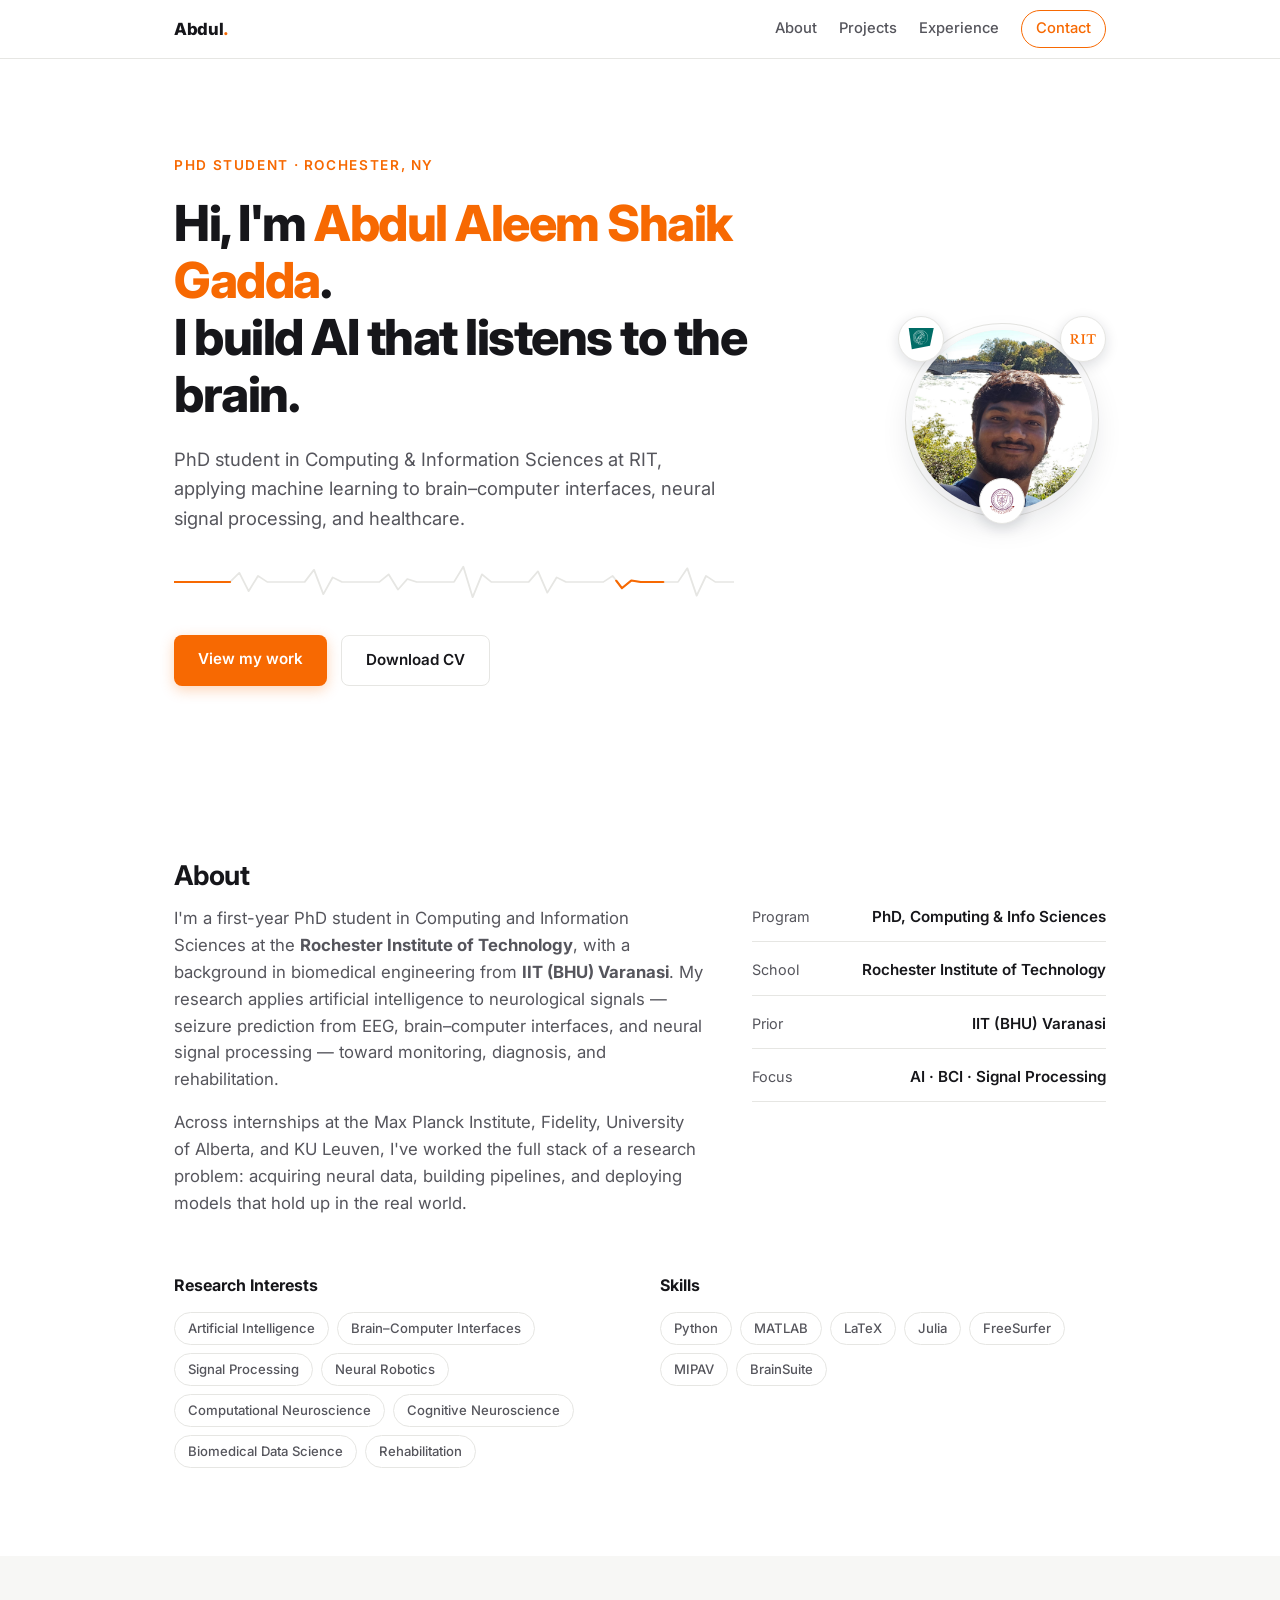
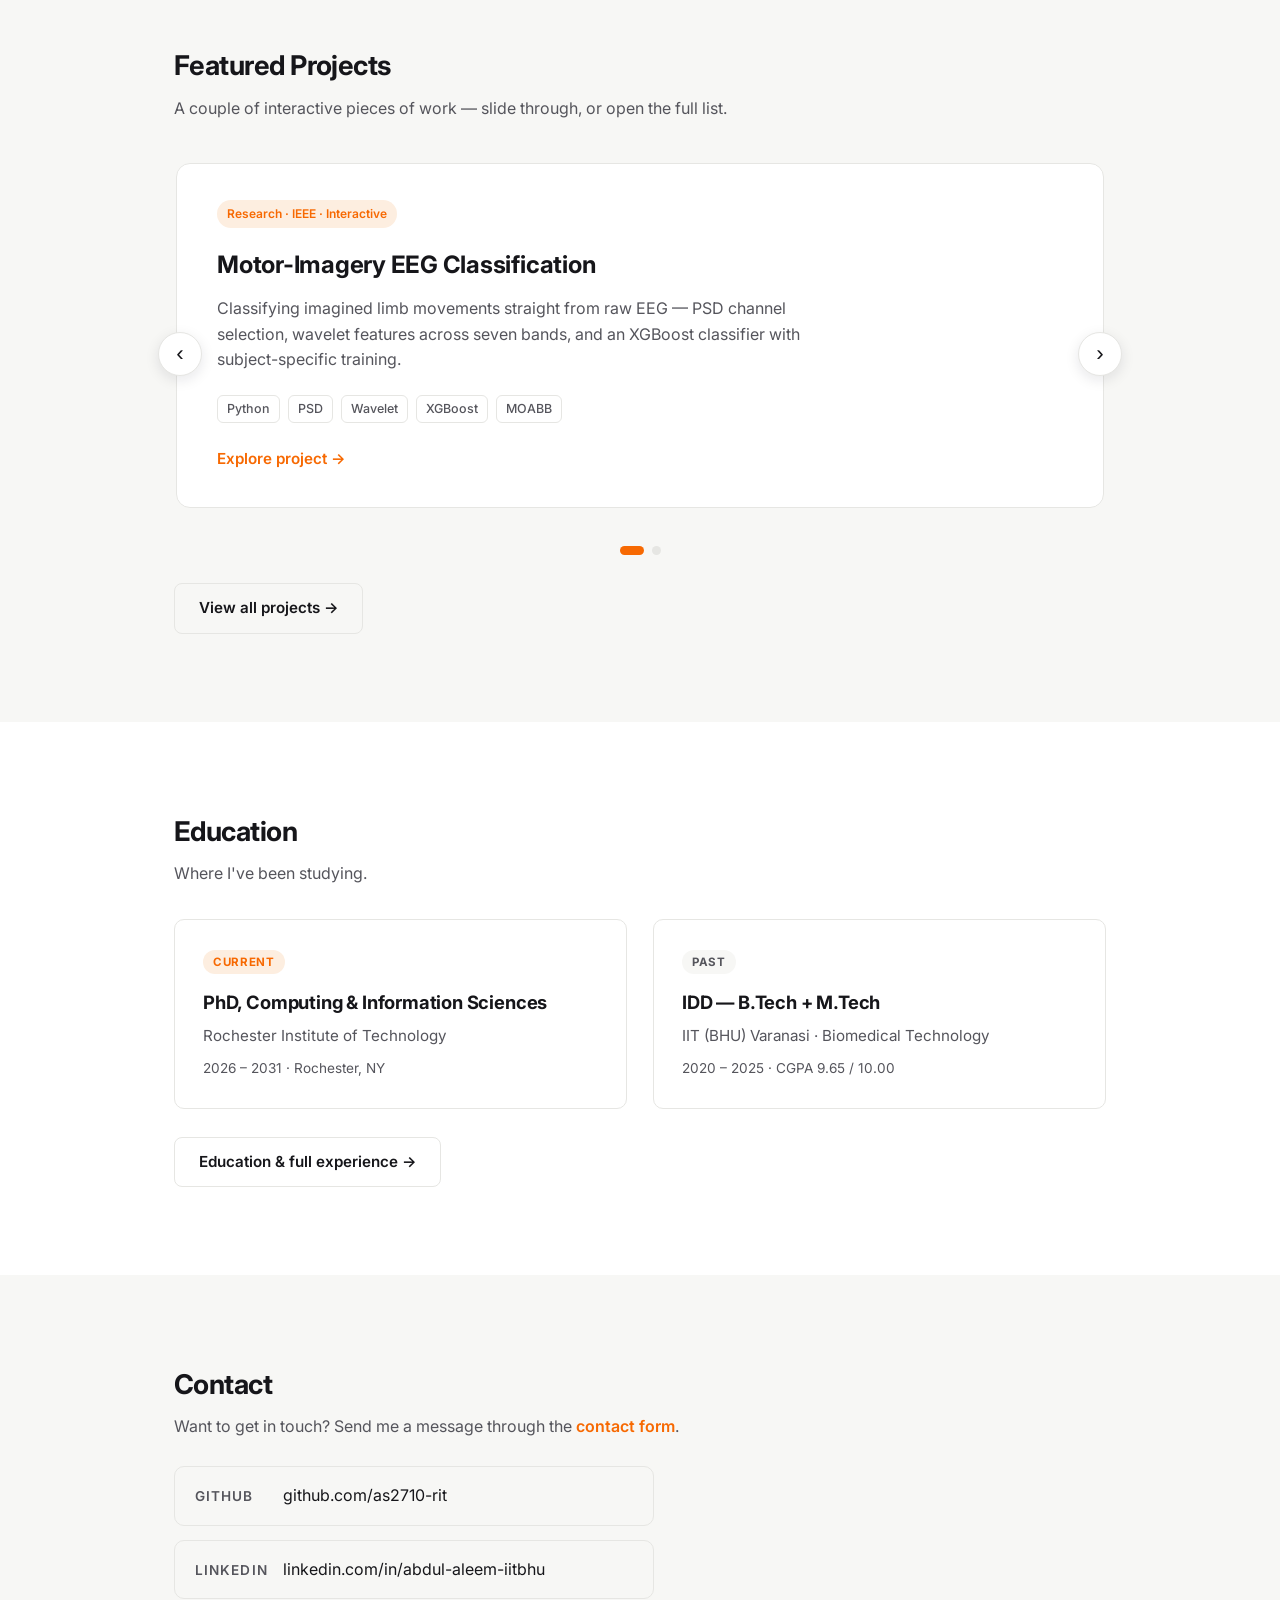
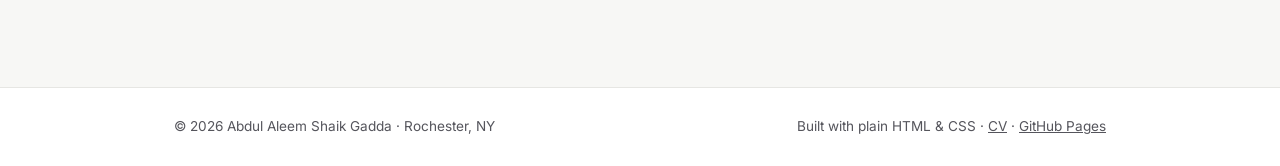
==== commit 7c1d7f78: "Replace email with contact form (FormSubmit -> Gmail); keep GitHub + LinkedIn links" ====
--- a/index.html
+++ b/index.html
@@ -19,7 +19,7 @@
         <a href="index.html#about">About</a>
         <a href="projects.html">Projects</a>
         <a href="experience.html">Experience</a>
-        <a href="index.html#contact" class="nav-cta">Contact</a>
+        <a href="contact.html" class="nav-cta">Contact</a>
       </div>
     </div>
   </nav>
@@ -200,10 +200,8 @@
     <section class="section section-alt" id="contact">
       <div class="container">
         <h2 class="section-title">Contact</h2>
-        <p>Best way to reach me is email — I answer fast.</p>
+        <p>Want to get in touch? Send me a message through the <a href="contact.html" class="inline-link">contact form</a>.</p>
         <div class="contact-links">
-          <a class="contact-link" href="mailto:aleem.us.student@gmail.com">
-            <span class="contact-label">Email</span> aleem.us.student@gmail.com</a>
           <a class="contact-link" href="https://github.com/as2710-rit">
             <span class="contact-label">GitHub</span> github.com/as2710-rit</a>
           <a class="contact-link" href="https://www.linkedin.com/in/abdul-aleem-iitbhu">
--- a/css/style.css
+++ b/css/style.css
@@ -365,6 +365,41 @@
   text-transform: uppercase; letter-spacing: .08em; font-weight: 600;
 }
 
+/* ---------- Inline link ---------- */
+.inline-link { color: var(--accent); font-weight: 600; text-decoration: none; }
+.inline-link:hover { text-decoration: underline; }
+
+/* ---------- Contact form ---------- */
+.contact-grid { display: grid; grid-template-columns: 1.6fr 1fr; gap: 48px; align-items: start; }
+.contact-form { display: flex; flex-direction: column; gap: 20px; }
+.form-group { display: flex; flex-direction: column; gap: 7px; }
+.form-group label { font-size: 0.9rem; font-weight: 600; }
+.req { color: var(--accent); }
+.opt { color: var(--text-soft); font-weight: 400; font-size: 0.85rem; }
+.form-group input,
+.form-group select,
+.form-group textarea {
+  font-family: inherit; font-size: 1rem; color: var(--text);
+  padding: 12px 14px; border: 1px solid var(--border);
+  border-radius: 8px; background: #fff; width: 100%;
+  transition: border-color .15s ease, box-shadow .15s ease;
+}
+.form-group input:focus,
+.form-group select:focus,
+.form-group textarea:focus {
+  outline: none; border-color: var(--accent);
+  box-shadow: 0 0 0 3px var(--accent-soft);
+}
+.form-group textarea { resize: vertical; min-height: 140px; }
+.contact-form .btn { align-self: flex-start; border: none; cursor: pointer; }
+.hp-field { position: absolute; left: -5000px; }
+.form-note {
+  background: var(--accent-soft); color: var(--accent);
+  border: 1px solid var(--accent); border-radius: 8px;
+  padding: 12px 16px; font-weight: 500;
+}
+.contact-aside { position: sticky; top: 78px; }
+
 /* ---------- Footer ---------- */
 .footer { border-top: 1px solid var(--border); padding: 28px 0; }
 .footer-inner {
@@ -375,7 +410,8 @@
 
 /* ---------- Responsive ---------- */
 @media (max-width: 760px) {
-  .about-grid, .card-grid, .about-extras, .honor-grid, .edu-grid { grid-template-columns: 1fr; }
+  .about-grid, .card-grid, .about-extras, .honor-grid, .edu-grid, .contact-grid { grid-template-columns: 1fr; }
+  .contact-aside { position: static; }
   .nav-links { gap: 14px; flex-wrap: wrap; }
   .hero { padding: 70px 0 60px; }
   .section { padding: 60px 0; }
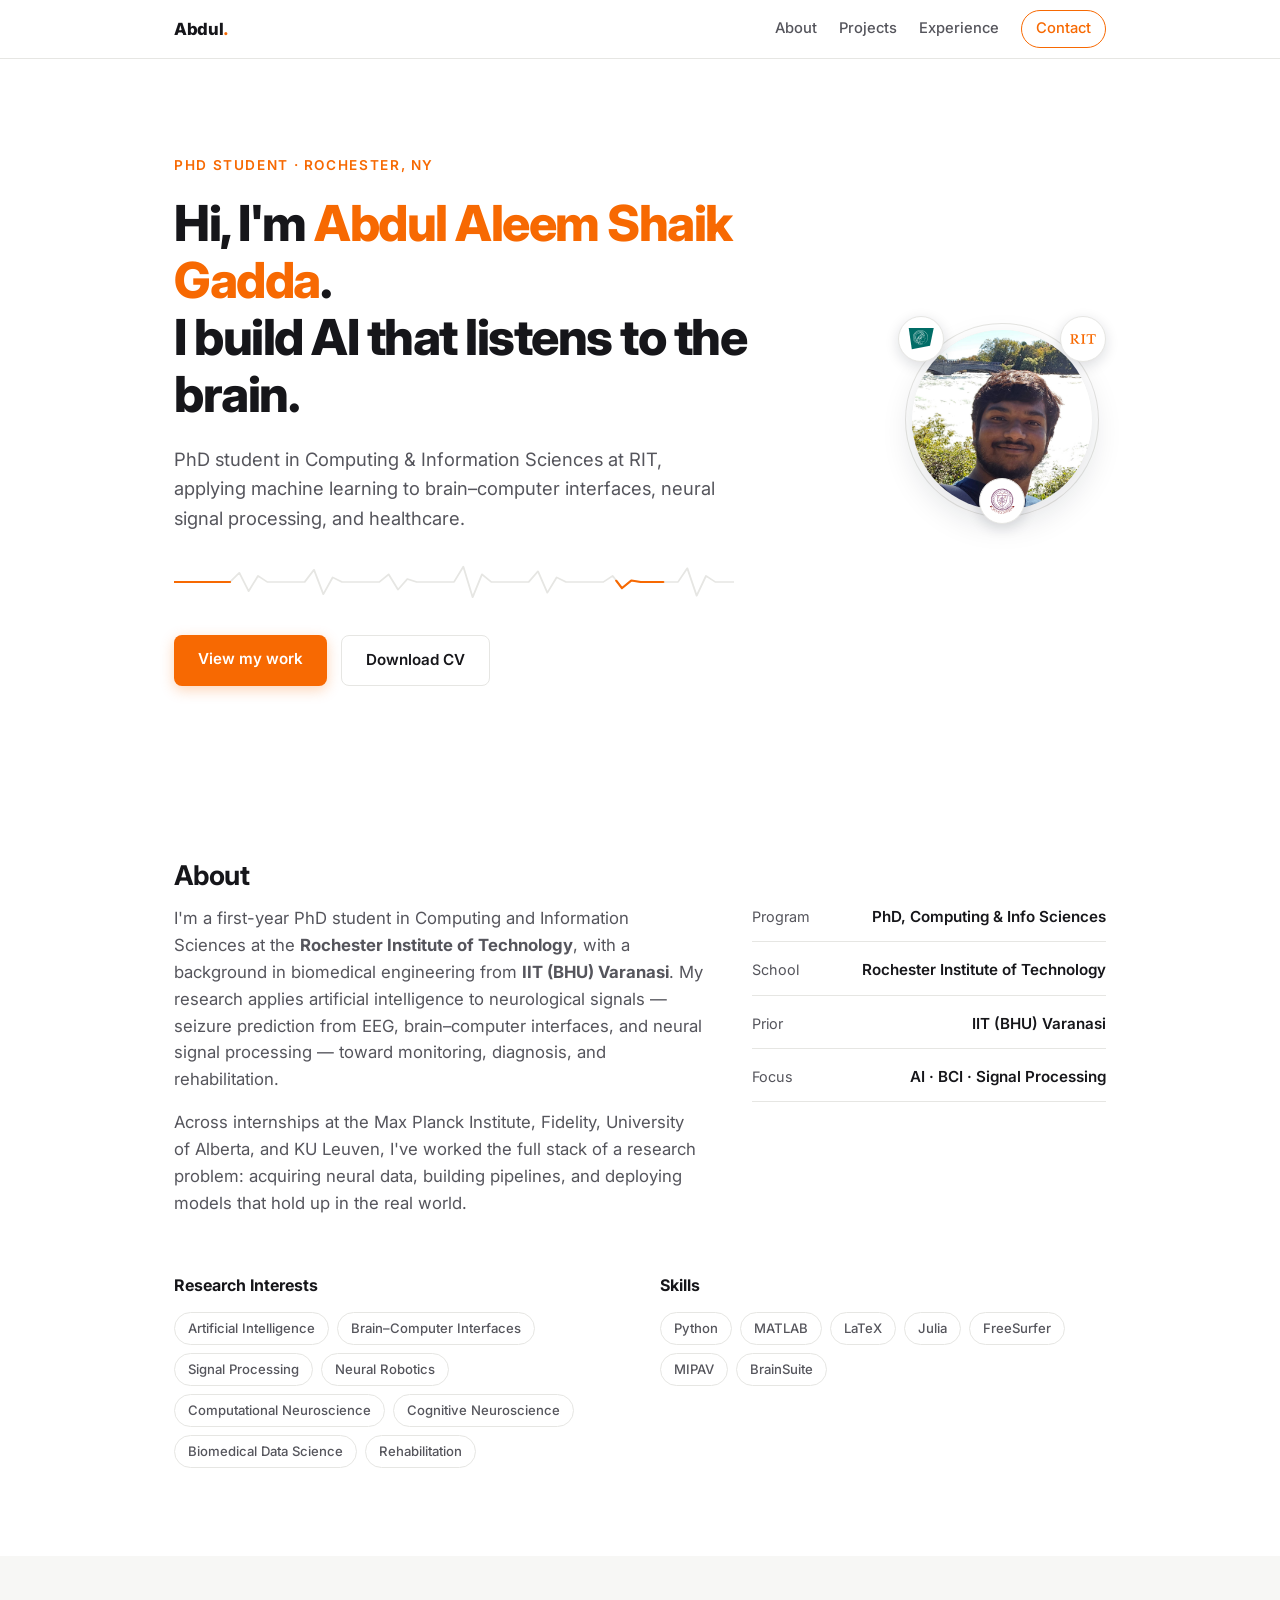
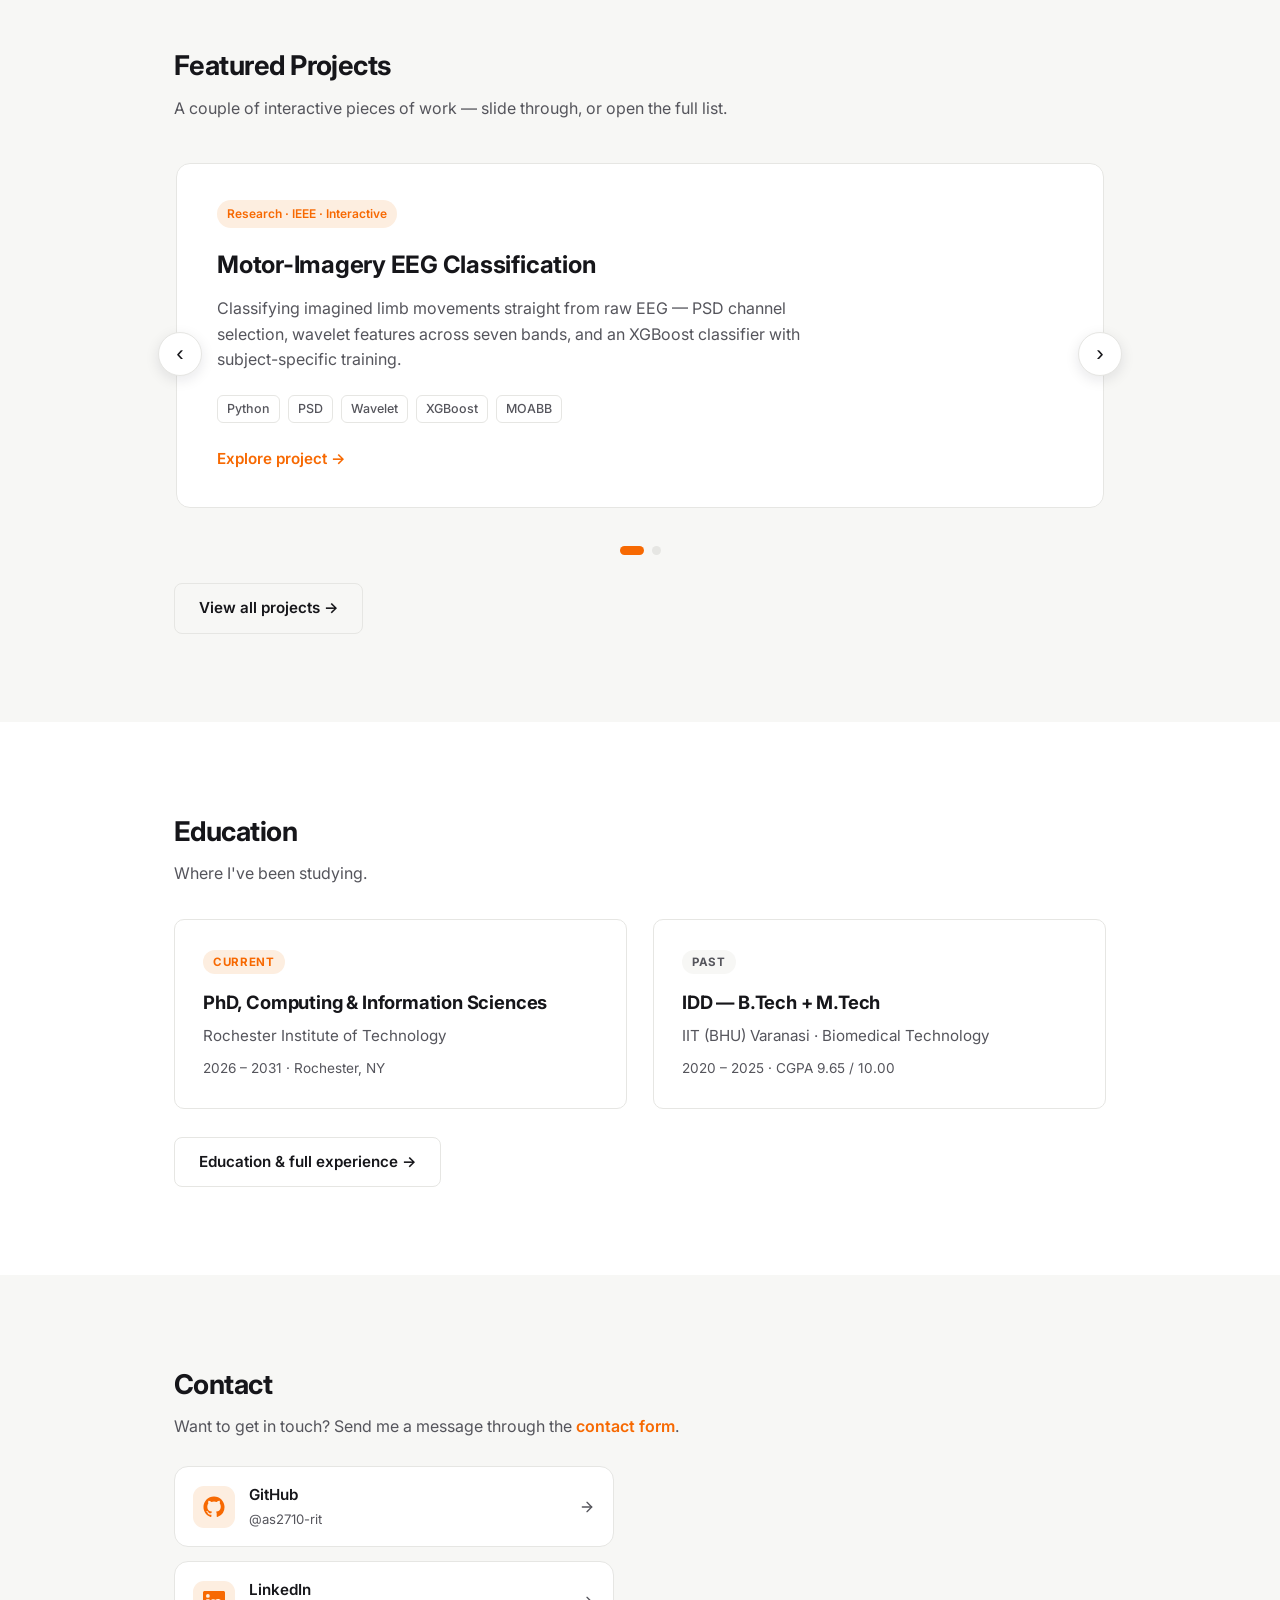
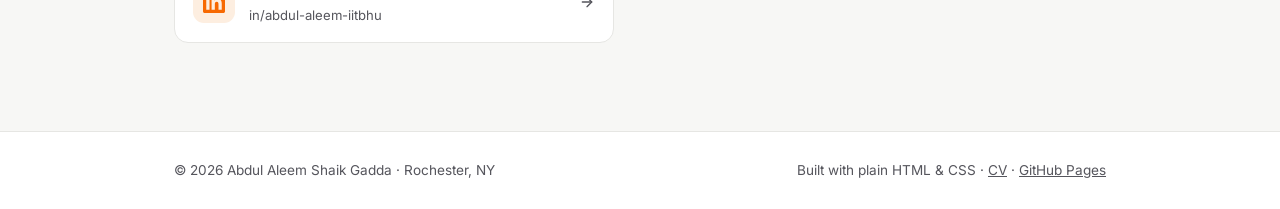
==== commit 57fdd573: "Add GitHub + LinkedIn icons on home page contact section" ====
--- a/index.html
+++ b/index.html
@@ -201,11 +201,28 @@
       <div class="container">
         <h2 class="section-title">Contact</h2>
         <p>Want to get in touch? Send me a message through the <a href="contact.html" class="inline-link">contact form</a>.</p>
-        <div class="contact-links">
-          <a class="contact-link" href="https://github.com/as2710-rit">
-            <span class="contact-label">GitHub</span> github.com/as2710-rit</a>
-          <a class="contact-link" href="https://www.linkedin.com/in/abdul-aleem-iitbhu">
-            <span class="contact-label">LinkedIn</span> linkedin.com/in/abdul-aleem-iitbhu</a>
+        <div class="social-cards">
+          <a class="social-card" href="https://github.com/as2710-rit" target="_blank" rel="noopener">
+            <span class="social-icon">
+              <svg xmlns="http://www.w3.org/2000/svg" viewBox="0 0 24 24" fill="currentColor"><path d="M12 .5C5.65.5.5 5.65.5 12c0 5.08 3.29 9.39 7.86 10.91.58.11.79-.25.79-.56v-1.96c-3.2.7-3.87-1.54-3.87-1.54-.52-1.33-1.28-1.68-1.28-1.68-1.04-.71.08-.7.08-.7 1.15.08 1.76 1.18 1.76 1.18 1.03 1.76 2.69 1.25 3.35.96.1-.75.4-1.25.72-1.54-2.55-.29-5.23-1.28-5.23-5.68 0-1.26.45-2.29 1.18-3.09-.12-.29-.51-1.46.11-3.05 0 0 .97-.31 3.18 1.18a11.1 11.1 0 0 1 5.79 0c2.2-1.49 3.17-1.18 3.17-1.18.63 1.59.24 2.76.12 3.05.74.8 1.18 1.83 1.18 3.09 0 4.41-2.69 5.38-5.25 5.66.41.36.78 1.06.78 2.14v3.17c0 .31.21.68.8.56A11.51 11.51 0 0 0 23.5 12C23.5 5.65 18.35.5 12 .5z"/></svg>
+            </span>
+            <span class="social-meta">
+              <span class="social-name">GitHub</span>
+              <span class="social-handle">@as2710-rit</span>
+            </span>
+            <svg class="social-arrow" xmlns="http://www.w3.org/2000/svg" viewBox="0 0 24 24" fill="none" stroke="currentColor" stroke-width="2" stroke-linecap="round" stroke-linejoin="round"><path d="M5 12h14"/><path d="m12 5 7 7-7 7"/></svg>
+          </a>
+
+          <a class="social-card" href="https://www.linkedin.com/in/abdul-aleem-iitbhu" target="_blank" rel="noopener">
+            <span class="social-icon">
+              <svg xmlns="http://www.w3.org/2000/svg" viewBox="0 0 24 24" fill="currentColor"><path d="M20.45 20.45h-3.55v-5.57c0-1.33-.03-3.04-1.85-3.04-1.85 0-2.14 1.45-2.14 2.94v5.67H9.36V9h3.41v1.56h.05c.47-.9 1.63-1.85 3.36-1.85 3.6 0 4.27 2.37 4.27 5.45v6.29zM5.34 7.43a2.06 2.06 0 1 1 0-4.12 2.06 2.06 0 0 1 0 4.12zM7.12 20.45H3.56V9h3.56v11.45zM22.22 0H1.77C.79 0 0 .77 0 1.72v20.56C0 23.23.79 24 1.77 24h20.45c.98 0 1.78-.77 1.78-1.72V1.72C24 .77 23.2 0 22.22 0z"/></svg>
+            </span>
+            <span class="social-meta">
+              <span class="social-name">LinkedIn</span>
+              <span class="social-handle">in/abdul-aleem-iitbhu</span>
+            </span>
+            <svg class="social-arrow" xmlns="http://www.w3.org/2000/svg" viewBox="0 0 24 24" fill="none" stroke="currentColor" stroke-width="2" stroke-linecap="round" stroke-linejoin="round"><path d="M5 12h14"/><path d="m12 5 7 7-7 7"/></svg>
+          </a>
         </div>
       </div>
     </section>
--- a/css/style.css
+++ b/css/style.css
@@ -369,20 +369,52 @@
 .inline-link { color: var(--accent); font-weight: 600; text-decoration: none; }
 .inline-link:hover { text-decoration: underline; }
 
+/* ---------- Contact header ---------- */
+.contact-header {
+  position: relative; overflow: hidden;
+  padding: 84px 0 56px;
+  background:
+    radial-gradient(ellipse 55% 90% at 88% -10%, var(--accent-soft), transparent 60%),
+    radial-gradient(ellipse 40% 70% at 6% 8%, #fff6ee, transparent 60%),
+    #fbfaf8;
+}
+.contact-header .page-sub { max-width: 540px; }
+.contact-section { padding-top: 44px; }
+
 /* ---------- Contact form ---------- */
 .contact-grid { display: grid; grid-template-columns: 1.6fr 1fr; gap: 48px; align-items: start; }
-.contact-form { display: flex; flex-direction: column; gap: 20px; }
+.contact-form {
+  display: flex; flex-direction: column; gap: 20px;
+  background: #fff; border: 1px solid var(--border);
+  border-radius: 18px; padding: 38px 38px 34px;
+  box-shadow: 0 12px 40px rgba(246,105,2,.07), 0 2px 10px rgba(0,0,0,.04);
+}
 .form-group { display: flex; flex-direction: column; gap: 7px; }
 .form-group label { font-size: 0.9rem; font-weight: 600; }
 .req { color: var(--accent); }
 .opt { color: var(--text-soft); font-weight: 400; font-size: 0.85rem; }
+
+.field { position: relative; }
+.field-icon {
+  position: absolute; left: 14px; top: 50%; transform: translateY(-50%);
+  width: 18px; height: 18px; color: var(--text-soft);
+  pointer-events: none; transition: color .15s ease;
+}
+.field-icon-top { top: 15px; transform: none; }
+.field:focus-within .field-icon { color: var(--accent); }
+
 .form-group input,
 .form-group select,
 .form-group textarea {
   font-family: inherit; font-size: 1rem; color: var(--text);
-  padding: 12px 14px; border: 1px solid var(--border);
-  border-radius: 8px; background: #fff; width: 100%;
+  padding: 12px 14px 12px 42px; border: 1px solid var(--border);
+  border-radius: 10px; background: #fff; width: 100%;
   transition: border-color .15s ease, box-shadow .15s ease;
+}
+.form-group select {
+  padding-right: 40px; appearance: none; cursor: pointer;
+  background-image: url("data:image/svg+xml,%3Csvg xmlns='http://www.w3.org/2000/svg' width='16' height='16' viewBox='0 0 24 24' fill='none' stroke='%23666' stroke-width='2' stroke-linecap='round' stroke-linejoin='round'%3E%3Cpath d='m6 9 6 6 6-6'/%3E%3C/svg%3E");
+  background-repeat: no-repeat; background-position: right 14px center;
 }
 .form-group input:focus,
 .form-group select:focus,
@@ -391,14 +423,44 @@
   box-shadow: 0 0 0 3px var(--accent-soft);
 }
 .form-group textarea { resize: vertical; min-height: 140px; }
-.contact-form .btn { align-self: flex-start; border: none; cursor: pointer; }
 .hp-field { position: absolute; left: -5000px; }
+
+.btn-block {
+  width: 100%; display: flex; align-items: center; justify-content: center;
+  gap: 10px; border: none; cursor: pointer;
+  font-size: 1rem; padding: 15px 22px;
+}
+.btn-block:hover { transform: translateY(-2px); box-shadow: 0 9px 22px rgba(246,105,2,.3); }
+.btn-arrow { width: 16px; height: 16px; transition: transform .15s ease; }
+.btn-block:hover .btn-arrow { transform: translateX(4px); }
+
 .form-note {
   background: var(--accent-soft); color: var(--accent);
-  border: 1px solid var(--accent); border-radius: 8px;
-  padding: 12px 16px; font-weight: 500;
-}
+  border: 1px solid var(--accent); border-radius: 10px;
+  padding: 14px 16px; font-weight: 500;
+}
+
+/* ---------- Contact aside ---------- */
 .contact-aside { position: sticky; top: 78px; }
+.social-cards { display: flex; flex-direction: column; gap: 14px; margin-top: 18px; max-width: 440px; }
+.social-card {
+  display: flex; align-items: center; gap: 14px;
+  padding: 16px 18px; border: 1px solid var(--border);
+  border-radius: 14px; background: #fff; text-decoration: none; color: var(--text);
+  transition: transform .15s ease, box-shadow .15s ease, border-color .15s ease;
+}
+.social-card:hover { transform: translateY(-2px); border-color: var(--accent); box-shadow: 0 8px 22px rgba(0,0,0,.06); }
+.social-icon {
+  width: 42px; height: 42px; flex: 0 0 42px;
+  display: flex; align-items: center; justify-content: center;
+  border-radius: 11px; background: var(--accent-soft); color: var(--accent);
+}
+.social-icon svg { width: 22px; height: 22px; }
+.social-meta { display: flex; flex-direction: column; gap: 2px; flex: 1; min-width: 0; }
+.social-name { font-weight: 600; font-size: 0.95rem; }
+.social-handle { color: var(--text-soft); font-size: 0.82rem; }
+.social-arrow { width: 16px; height: 16px; color: var(--text-soft); flex: 0 0 16px; transition: transform .15s ease, color .15s ease; }
+.social-card:hover .social-arrow { transform: translateX(3px); color: var(--accent); }
 
 /* ---------- Footer ---------- */
 .footer { border-top: 1px solid var(--border); padding: 28px 0; }
@@ -412,6 +474,8 @@
 @media (max-width: 760px) {
   .about-grid, .card-grid, .about-extras, .honor-grid, .edu-grid, .contact-grid { grid-template-columns: 1fr; }
   .contact-aside { position: static; }
+  .contact-form { padding: 26px 22px; }
+  .contact-header { padding: 60px 0 40px; }
   .nav-links { gap: 14px; flex-wrap: wrap; }
   .hero { padding: 70px 0 60px; }
   .section { padding: 60px 0; }
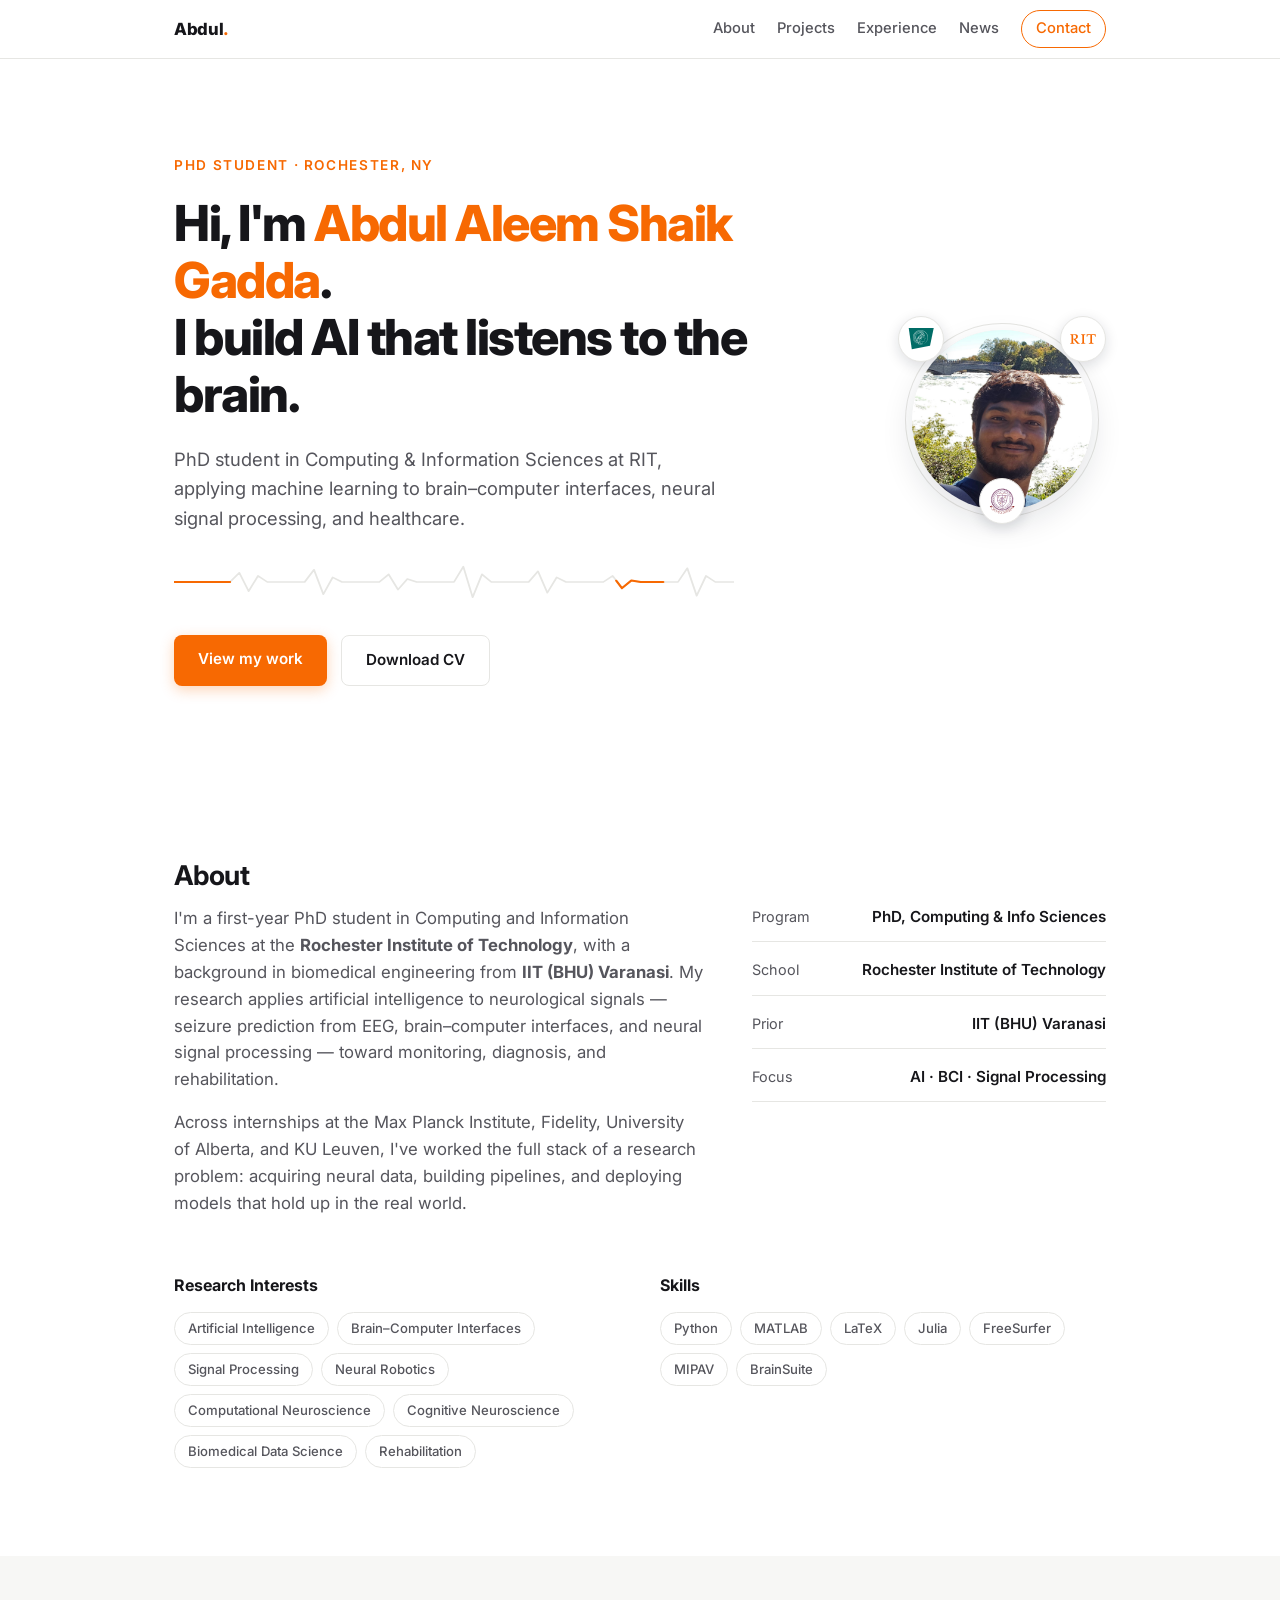
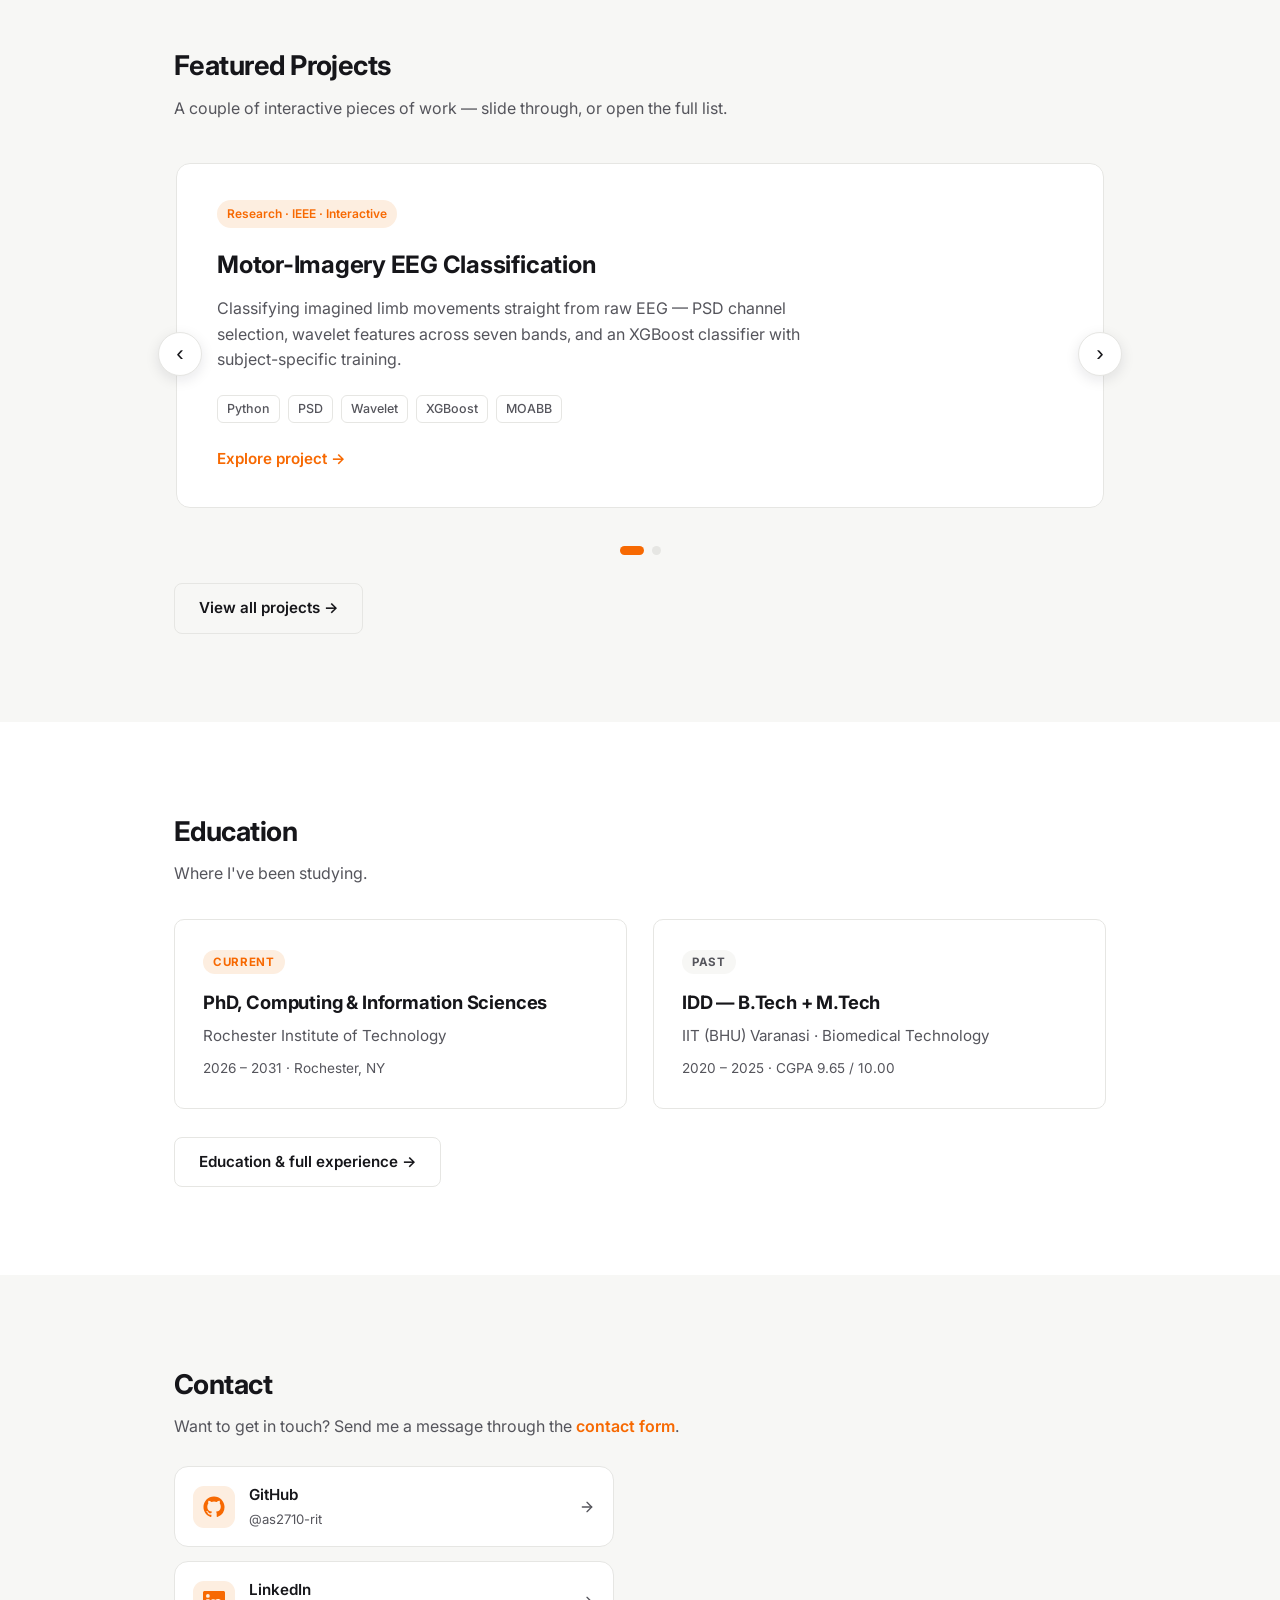
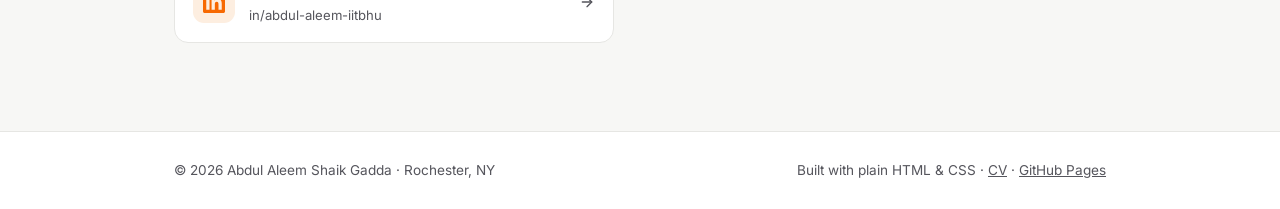
==== commit 3e0bca23: "Add Apple-styled News page (IEEE JCM 2026 poster)" ====
--- a/index.html
+++ b/index.html
@@ -19,6 +19,7 @@
         <a href="index.html#about">About</a>
         <a href="projects.html">Projects</a>
         <a href="experience.html">Experience</a>
+        <a href="news.html">News</a>
         <a href="contact.html" class="nav-cta">Contact</a>
       </div>
     </div>
--- a/css/style.css
+++ b/css/style.css
@@ -476,7 +476,13 @@
   .contact-aside { position: static; }
   .contact-form { padding: 26px 22px; }
   .contact-header { padding: 60px 0 40px; }
-  .nav-links { gap: 14px; flex-wrap: wrap; }
+  .nav-inner {
+    height: auto; padding: 12px 0;
+    flex-direction: column; align-items: flex-start; gap: 10px;
+  }
+  .nav-links { width: 100%; justify-content: space-between; gap: 8px; flex-wrap: nowrap; }
+  .nav-links a { font-size: 0.85rem; }
+  .nav-cta { padding: 5px 12px; white-space: nowrap; }
   .hero { padding: 70px 0 60px; }
   .section { padding: 60px 0; }
   .fact-value { text-align: left; }
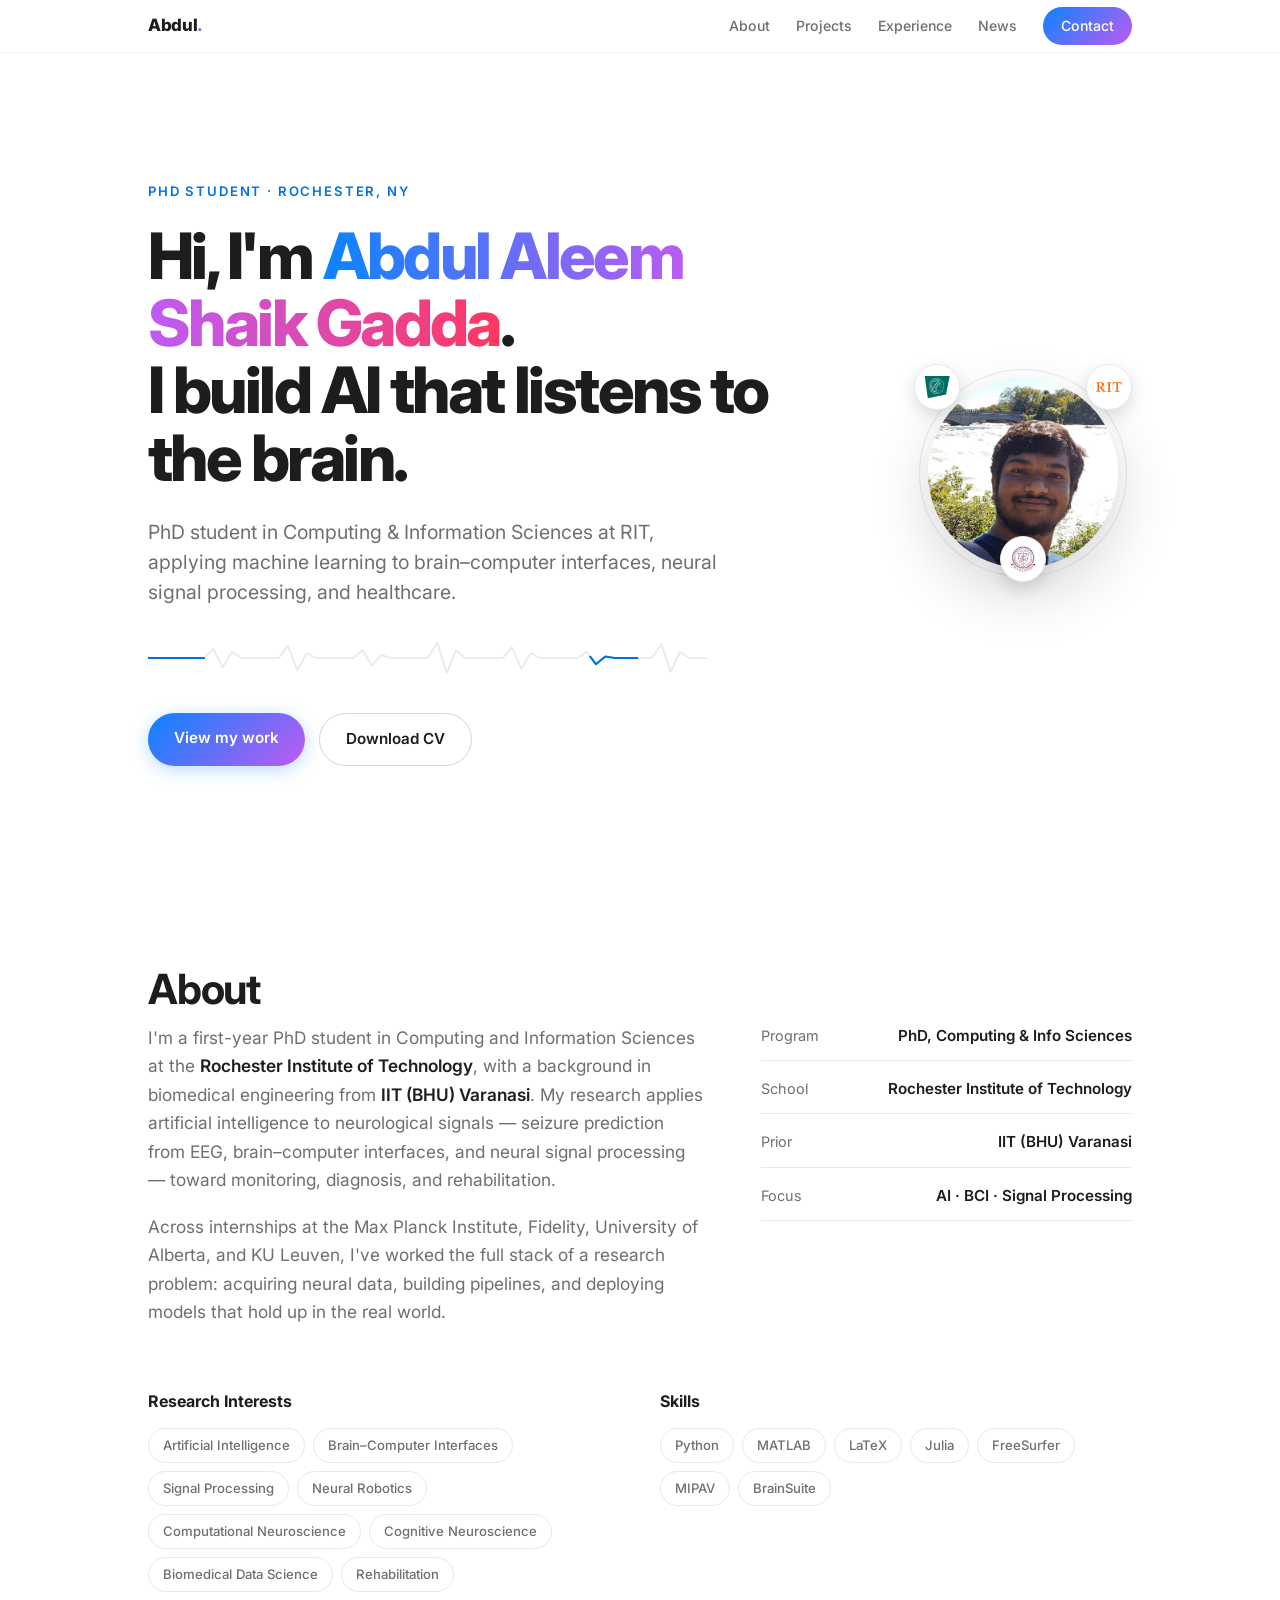
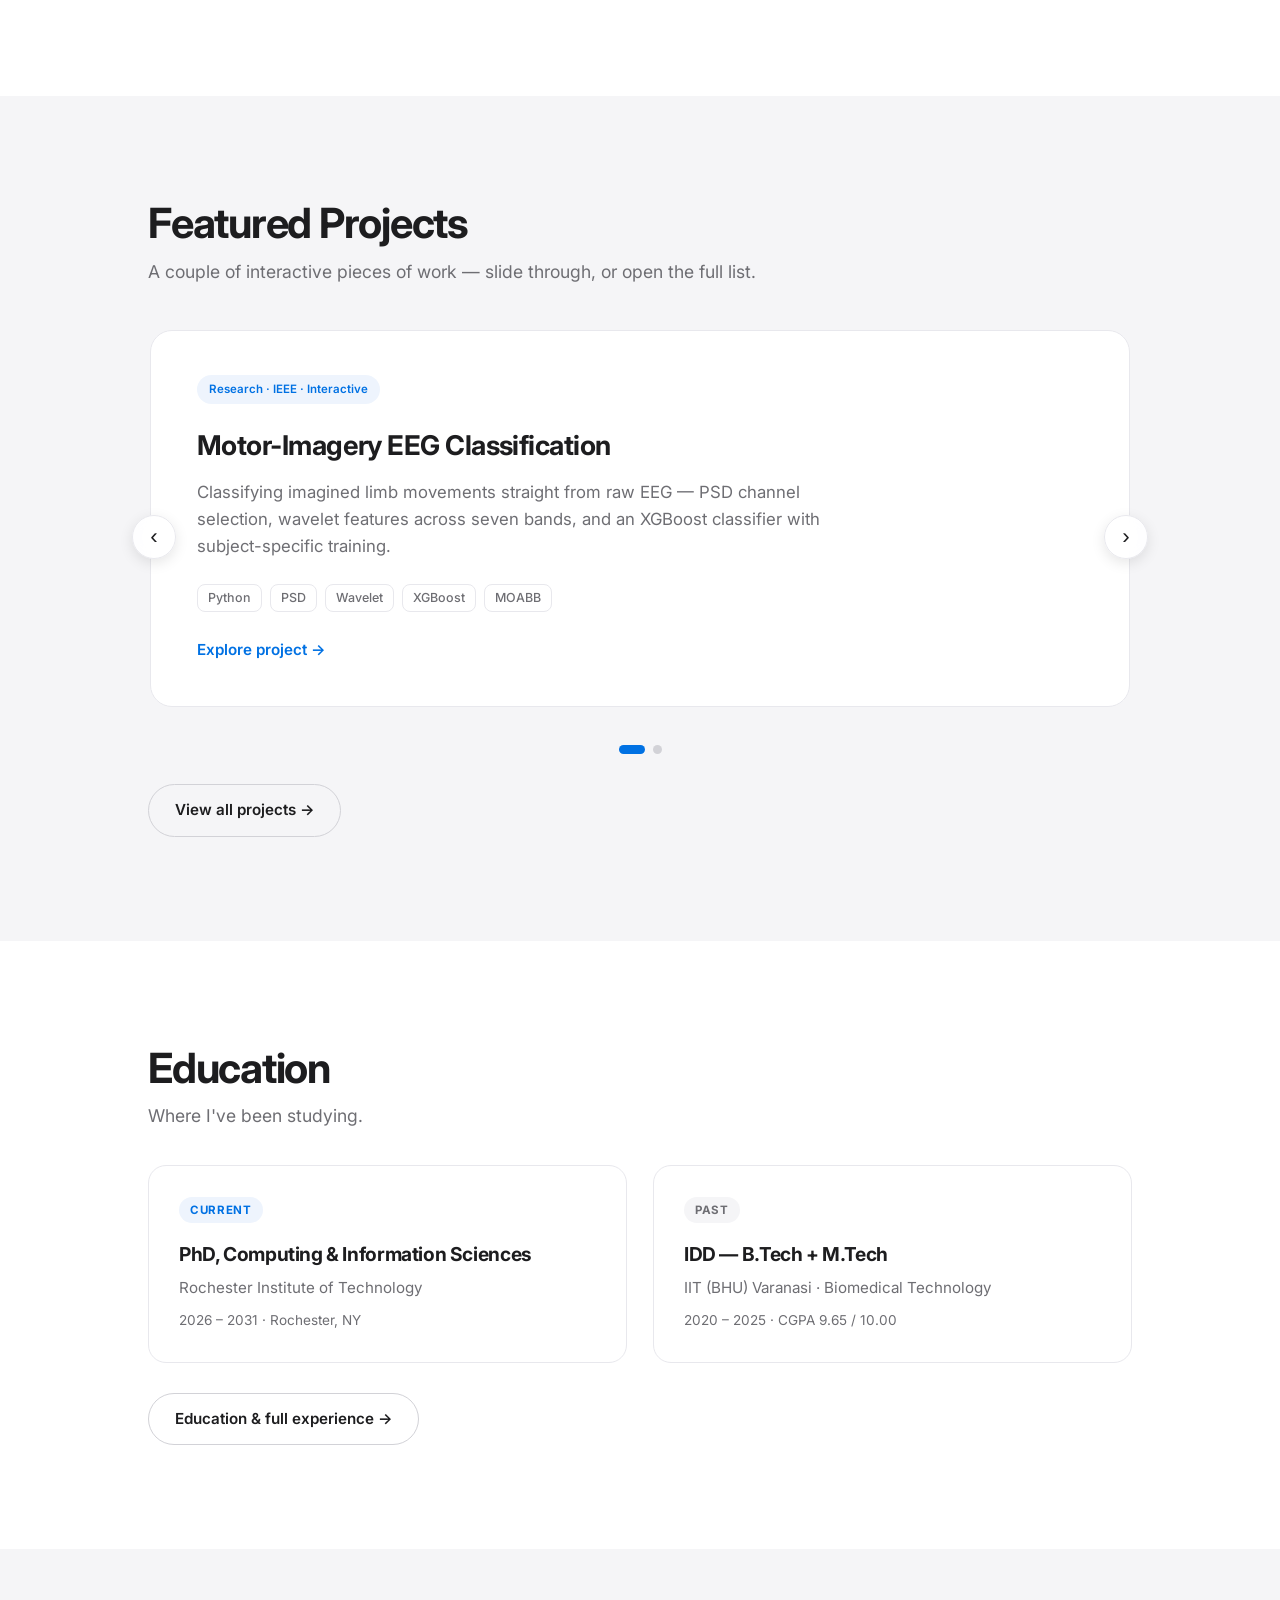
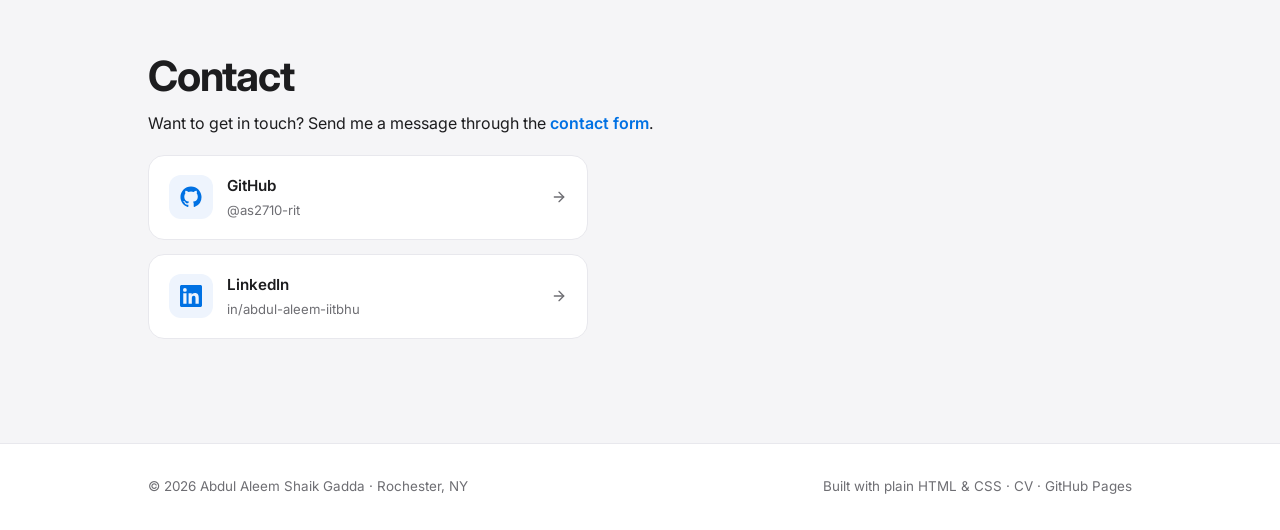
==== commit 3f4f44cc: "Redesign site in Apple style with blue-to-purple gradient accent" ====
--- a/index.html
+++ b/index.html
@@ -5,7 +5,7 @@
   <meta name="viewport" content="width=device-width, initial-scale=1.0">
   <title>Abdul Aleem Shaik Gadda — Portfolio</title>
   <meta name="description" content="Abdul Aleem Shaik Gadda — PhD student at RIT applying AI to brain–computer interfaces and neural signal processing.">
-  <link rel="icon" href="data:image/svg+xml,<svg xmlns='http://www.w3.org/2000/svg' viewBox='0 0 100 100'><rect width='100' height='100' rx='20' fill='%23f76902'/><text x='50' y='72' font-size='60' text-anchor='middle' fill='white' font-family='sans-serif' font-weight='bold'>A</text></svg>">
+  <link rel="icon" href="data:image/svg+xml,<svg xmlns='http://www.w3.org/2000/svg' viewBox='0 0 100 100'><defs><linearGradient id='g' x1='0' y1='0' x2='1' y2='1'><stop offset='0' stop-color='%230a84ff'/><stop offset='1' stop-color='%23bf5af2'/></linearGradient></defs><rect width='100' height='100' rx='20' fill='url(%23g)'/><text x='50' y='72' font-size='60' text-anchor='middle' fill='white' font-family='sans-serif' font-weight='bold'>A</text></svg>">
   <link rel="stylesheet" href="css/style.css">
   <link rel="preconnect" href="https://fonts.googleapis.com">
   <link href="https://fonts.googleapis.com/css2?family=Inter:wght@400;500;600;700;800&display=swap" rel="stylesheet">
@@ -30,7 +30,7 @@
       <div class="hero-inner">
         <div class="hero-text">
           <p class="hero-kicker">PhD Student · Rochester, NY</p>
-          <h1 class="hero-title">Hi, I'm <span class="accent">Abdul Aleem Shaik Gadda</span>.<br>
+          <h1 class="hero-title">Hi, I'm <span class="grad-text">Abdul Aleem Shaik Gadda</span>.<br>
             I build AI that listens to the brain.</h1>
           <p class="hero-sub">PhD student in Computing &amp; Information Sciences at RIT, applying
             machine learning to brain–computer interfaces, neural signal processing, and
--- a/css/style.css
+++ b/css/style.css
@@ -1,14 +1,24 @@
-/* ---------- Design tokens ---------- */
+/* ============================================================
+   Apple-style design system — Abdul Aleem Shaik Gadda
+   accent: Apple blue → purple gradient
+   ============================================================ */
 :root {
   --bg: #ffffff;
-  --bg-alt: #f7f7f5;
-  --text: #16161a;
-  --text-soft: #55555c;
-  --accent: #f76902;
-  --accent-soft: #fdeee0;
-  --border: #e6e6e3;
-  --radius: 10px;
-  --font: 'Inter', system-ui, -apple-system, sans-serif;
+  --bg-alt: #f5f5f7;
+  --text: #1d1d1f;
+  --text-soft: #6e6e73;
+  --text-faint: #86868b;
+  --accent: #0071e3;                 /* Apple blue */
+  --accent-2: #bf5af2;               /* Apple purple */
+  --accent-soft: #eef4fd;            /* light blue tint */
+  --accent-grad: linear-gradient(135deg, #0a84ff 0%, #bf5af2 100%);
+  --accent-grad-3: linear-gradient(92deg, #0a84ff 0%, #bf5af2 52%, #ff375f 100%);
+  --border: #e8e8ed;
+  --radius: 18px;
+  --radius-sm: 12px;
+  --font: 'Inter', -apple-system, BlinkMacSystemFont, 'SF Pro Text', 'Segoe UI', Roboto, sans-serif;
+  --shadow-sm: 0 2px 12px rgba(0,0,0,.06);
+  --shadow-md: 0 18px 44px rgba(0,0,0,.10);
 }
 
 * { margin: 0; padding: 0; box-sizing: border-box; }
@@ -21,76 +31,90 @@
   background: var(--bg);
   line-height: 1.6;
   -webkit-font-smoothing: antialiased;
-}
-
-.container { max-width: 980px; margin: 0 auto; padding: 0 24px; }
+  -moz-osx-font-smoothing: grayscale;
+  text-rendering: optimizeLegibility;
+}
+
+.container { max-width: 1040px; margin: 0 auto; padding: 0 28px; }
 .muted { color: var(--text-soft); font-size: 0.9rem; margin-top: 12px; }
 .accent { color: var(--accent); }
+
+/* gradient text — Apple's blue → purple → pink */
+.grad-text {
+  background: var(--accent-grad-3);
+  -webkit-background-clip: text;
+  background-clip: text;
+  -webkit-text-fill-color: transparent;
+  color: transparent;
+}
 
 /* ---------- Scroll reveal ---------- */
 .reveal {
   opacity: 0;
-  transform: translateY(16px);
-  transition: opacity .55s ease, transform .55s ease;
+  transform: translateY(18px);
+  transition: opacity .7s cubic-bezier(.2,.6,.2,1), transform .7s cubic-bezier(.2,.6,.2,1);
 }
 .reveal.is-visible { opacity: 1; transform: none; }
 @media (prefers-reduced-motion: reduce) {
   .reveal { opacity: 1; transform: none; transition: none; }
 }
 
-/* ---------- Nav ---------- */
+/* ---------- Nav (frosted) ---------- */
 .nav {
   position: sticky; top: 0; z-index: 50;
-  background: rgba(255,255,255,.9);
-  backdrop-filter: blur(10px);
-  border-bottom: 1px solid var(--border);
+  background: rgba(255,255,255,.72);
+  -webkit-backdrop-filter: saturate(180%) blur(20px);
+  backdrop-filter: saturate(180%) blur(20px);
+  border-bottom: 1px solid rgba(0,0,0,.06);
 }
 .nav-inner {
   display: flex; align-items: center; justify-content: space-between;
-  height: 58px;
-}
-.nav-brand { font-weight: 800; font-size: 1.05rem; color: var(--text);
-  text-decoration: none; letter-spacing: -0.02em; }
-.nav-links { display: flex; gap: 22px; align-items: center; }
+  height: 52px;
+}
+.nav-brand {
+  font-weight: 800; font-size: 1.06rem; color: var(--text);
+  text-decoration: none; letter-spacing: -0.02em;
+}
+.nav-brand .accent {
+  background: var(--accent-grad);
+  -webkit-background-clip: text; background-clip: text;
+  -webkit-text-fill-color: transparent;
+}
+.nav-links { display: flex; gap: 26px; align-items: center; }
 .nav-links a {
   color: var(--text-soft); text-decoration: none;
-  font-size: 0.92rem; font-weight: 500;
+  font-size: 0.88rem; font-weight: 500;
+  transition: color .15s ease;
 }
 .nav-links a:hover { color: var(--text); }
 .nav-links a.nav-current { color: var(--accent); font-weight: 600; }
 .nav-cta {
-  color: var(--accent) !important;
-  border: 1px solid var(--accent);
-  padding: 6px 14px; border-radius: 999px;
-}
-.nav-cta:hover { background: var(--accent); color: #fff !important; }
+  background: var(--accent-grad); color: #fff !important;
+  padding: 8px 18px; border-radius: 980px;
+  font-weight: 600; font-size: 0.88rem;
+  transition: box-shadow .2s ease, transform .2s ease;
+}
+.nav-cta:hover { box-shadow: 0 4px 16px rgba(10,132,255,.35); color: #fff !important; }
 
 /* ---------- Hero ---------- */
-.hero { padding: 96px 0 80px; }
-.hero-inner { display:flex; align-items:center; gap:56px; flex-wrap:wrap; }
-.hero-text { flex: 1 1 460px; min-width: 0; }
+.hero { padding: 128px 0 96px; }
+.hero-inner { display: flex; align-items: center; gap: 64px; flex-wrap: wrap; }
+.hero-text { flex: 1 1 480px; min-width: 0; }
 .hero-avatar {
-  width: 180px; height: 180px; border-radius: 50%;
+  width: 190px; height: 190px; border-radius: 50%;
   object-fit: cover; object-position: center;
-  box-shadow: 0 12px 32px rgba(15,23,42,.12), 0 0 0 6px #fff, 0 0 0 7px var(--border);
+  box-shadow: 0 24px 60px rgba(0,0,0,.16), 0 0 0 8px #fff, 0 0 0 9px var(--border);
   flex-shrink: 0;
 }
 .hero-avatar-wrap {
-  position: relative;
-  width: 180px; height: 180px;
-  flex-shrink: 0;
-  margin: 14px;
+  position: relative; width: 190px; height: 190px;
+  flex-shrink: 0; margin: 14px;
 }
 .affil-bubble {
-  position: absolute;
-  width: 46px; height: 46px;
-  background: #fff;
-  border: 1px solid var(--border);
-  border-radius: 50%;
+  position: absolute; width: 46px; height: 46px;
+  background: #fff; border: 1px solid var(--border); border-radius: 50%;
   display: flex; align-items: center; justify-content: center;
-  box-shadow: 0 4px 14px rgba(15,23,42,.14);
-  padding: 9px;
-  z-index: 2;
+  box-shadow: 0 6px 18px rgba(0,0,0,.14); padding: 9px; z-index: 2;
   transition: transform .2s ease;
 }
 .affil-bubble:hover { transform: scale(1.1); }
@@ -99,23 +123,19 @@
 .affil-bubble:nth-of-type(2) { top: -14px; left: -14px; }
 .affil-bubble:nth-of-type(3) { bottom: -14px; left: 50%; margin-left: -23px; }
 .hero-kicker {
-  color: var(--accent); font-weight: 600; font-size: 0.85rem;
-  text-transform: uppercase; letter-spacing: 0.12em; margin-bottom: 18px;
+  color: var(--accent); font-weight: 600; font-size: 0.82rem;
+  text-transform: uppercase; letter-spacing: 0.14em; margin-bottom: 20px;
 }
 .hero-title {
-  font-size: clamp(2rem, 5vw, 3.1rem);
-  line-height: 1.15; letter-spacing: -0.03em;
-  font-weight: 800; margin-bottom: 22px;
+  font-size: clamp(2.5rem, 6vw, 4rem);
+  line-height: 1.05; letter-spacing: -0.04em;
+  font-weight: 800; margin-bottom: 26px;
 }
 .hero-sub {
-  color: var(--text-soft); font-size: 1.15rem;
-  max-width: 560px; margin-bottom: 26px;
-}
-.hero-wave {
-  max-width: 560px;
-  margin-bottom: 30px;
-  overflow: hidden;
-}
+  color: var(--text-soft); font-size: 1.22rem; line-height: 1.55;
+  max-width: 580px; margin-bottom: 28px; font-weight: 400;
+}
+.hero-wave { max-width: 560px; margin-bottom: 32px; overflow: hidden; }
 .hero-wave svg { display: block; width: 100%; height: 46px; }
 .eeg-base {
   fill: none; stroke: var(--border); stroke-width: 2;
@@ -133,50 +153,56 @@
 }
 .hero-actions { display: flex; gap: 14px; flex-wrap: wrap; }
 
-/* ---------- Buttons ---------- */
+/* ---------- Buttons (Apple pill) ---------- */
 .btn {
   display: inline-block; text-decoration: none;
   font-weight: 600; font-size: 0.95rem;
-  padding: 12px 24px; border-radius: 8px;
-  transition: transform .15s ease, box-shadow .15s ease;
+  padding: 13px 26px; border-radius: 980px;
+  transition: transform .18s ease, box-shadow .18s ease, border-color .18s ease, color .18s ease;
 }
 .btn:active { transform: translateY(1px); }
-.btn-primary { background: var(--accent); color: #fff;
-  box-shadow: 0 4px 14px rgba(247,105,2,.28); }
-.btn-primary:hover { box-shadow: 0 6px 20px rgba(247,105,2,.4); }
-.btn-ghost { border: 1px solid var(--border); color: var(--text); }
+.btn-primary {
+  background: var(--accent-grad); color: #fff;
+  box-shadow: 0 4px 18px rgba(10,132,255,.28);
+}
+.btn-primary:hover { box-shadow: 0 8px 26px rgba(10,132,255,.42); transform: translateY(-1px); }
+.btn-ghost { border: 1px solid #d2d2d7; color: var(--text); }
 .btn-ghost:hover { border-color: var(--accent); color: var(--accent); }
 
 /* ---------- Sections ---------- */
-.section { padding: 88px 0; }
+.section { padding: 104px 0; }
 .section-alt { background: var(--bg-alt); }
+.section-dark {
+  background: #000; color: #f5f5f7; text-align: center; padding: 128px 0;
+}
+.section-dark .section-title { color: #fff; }
+.section-dark .section-lead { color: var(--text-faint); }
 .section-title {
-  font-size: 1.7rem; font-weight: 700;
-  letter-spacing: -0.02em; margin-bottom: 8px;
-}
-.section-lead { color: var(--text-soft); margin-bottom: 32px; }
+  font-size: clamp(1.9rem, 4vw, 2.6rem);
+  font-weight: 700; letter-spacing: -0.03em; line-height: 1.15; margin-bottom: 10px;
+}
+.section-lead { color: var(--text-soft); margin-bottom: 34px; font-size: 1.1rem; }
 .section-head { display: flex; align-items: flex-end; justify-content: space-between; gap: 24px; }
-.section-more { margin-top: 28px; }
+.section-more { margin-top: 30px; }
 .subsection-title {
   font-size: 0.8rem; font-weight: 700;
   text-transform: uppercase; letter-spacing: 0.1em;
-  color: var(--accent); margin: 34px 0 18px;
+  color: var(--accent); margin: 36px 0 18px;
 }
 .subsection-title:first-of-type { margin-top: 0; }
 
 /* ---------- Page header (subpages) ---------- */
-.page-header { padding: 64px 0 8px; }
+.page-header { padding: 96px 0 16px; }
 .page-title {
-  font-size: clamp(2rem, 5vw, 2.8rem);
-  font-weight: 800; letter-spacing: -0.03em; margin-bottom: 12px;
-}
-.page-sub { color: var(--text-soft); font-size: 1.1rem; max-width: 560px; }
+  font-size: clamp(2.4rem, 6vw, 3.6rem);
+  font-weight: 800; letter-spacing: -0.04em; line-height: 1.08; margin-bottom: 16px;
+}
+.page-sub { color: var(--text-soft); font-size: 1.2rem; max-width: 600px; }
 
 /* ---------- About ---------- */
-.about-grid {
-  display: grid; grid-template-columns: 1.5fr 1fr; gap: 48px;
-}
-.about-text p { margin-bottom: 16px; color: var(--text-soft); font-size: 1.05rem; }
+.about-grid { display: grid; grid-template-columns: 1.5fr 1fr; gap: 56px; }
+.about-text p { margin-bottom: 18px; color: var(--text-soft); font-size: 1.08rem; line-height: 1.65; }
+.about-text p strong { color: var(--text); font-weight: 600; }
 .about-facts { display: flex; flex-direction: column; gap: 16px; }
 .fact {
   display: flex; justify-content: space-between; gap: 16px;
@@ -184,100 +210,87 @@
 }
 .fact-label { color: var(--text-soft); font-size: 0.9rem; flex-shrink: 0; }
 .fact-value { font-weight: 600; font-size: 0.95rem; text-align: right; }
-.about-extras { display: grid; grid-template-columns: 1fr 1fr; gap: 40px; margin-top: 40px; }
+.about-extras { display: grid; grid-template-columns: 1fr 1fr; gap: 40px; margin-top: 44px; }
 .extra-block { min-width: 0; }
 .extra-title { font-size: 1rem; font-weight: 700; margin-bottom: 14px; }
 .chip-row { display: flex; flex-wrap: wrap; gap: 8px; }
 .chip {
   font-size: 0.82rem; font-weight: 500;
-  border: 1px solid var(--border); border-radius: 999px;
-  padding: 5px 13px; color: var(--text-soft);
+  border: 1px solid var(--border); border-radius: 980px;
+  padding: 6px 14px; color: var(--text-soft);
   transition: border-color .15s ease, color .15s ease, background .15s ease;
 }
 .chip:hover { border-color: var(--accent); color: var(--accent); background: var(--accent-soft); }
 
 /* ---------- Carousel (featured projects) ---------- */
 .carousel { position: relative; }
-.carousel-viewport { overflow: hidden; border-radius: 14px; }
-.carousel-track {
-  display: flex;
-  transition: transform .5s cubic-bezier(.4,0,.2,1);
-}
-.carousel-slide {
-  min-width: 100%;
-  padding: 10px 2px 16px;
-}
+.carousel-viewport { overflow: hidden; border-radius: 22px; }
+.carousel-track { display: flex; transition: transform .55s cubic-bezier(.4,0,.2,1); }
+.carousel-slide { min-width: 100%; padding: 10px 2px 16px; }
 .featured-card {
-  display: block;
-  background: var(--bg);
-  border: 1px solid var(--border);
-  border-radius: 14px;
-  padding: 36px 40px;
-  text-decoration: none;
-  color: inherit;
-  transition: transform .2s ease, box-shadow .2s ease, border-color .2s ease;
+  display: block; background: var(--bg);
+  border: 1px solid var(--border); border-radius: 22px;
+  padding: 44px 46px; text-decoration: none; color: inherit;
+  transition: transform .25s ease, box-shadow .25s ease, border-color .25s ease;
 }
 .featured-card:hover {
-  transform: translateY(-3px);
-  border-color: var(--accent);
-  box-shadow: 0 16px 40px rgba(0,0,0,.08);
+  transform: translateY(-4px);
+  border-color: rgba(10,132,255,.35);
+  box-shadow: var(--shadow-md);
 }
 .featured-tag {
-  display: inline-block; font-size: 0.75rem; font-weight: 600;
+  display: inline-block; font-size: 0.72rem; font-weight: 600;
   color: var(--accent); background: var(--accent-soft);
-  padding: 4px 10px; border-radius: 999px; margin-bottom: 18px;
-}
-.featured-title { font-size: 1.5rem; font-weight: 700; margin-bottom: 12px; letter-spacing: -0.01em; }
-.featured-body { color: var(--text-soft); font-size: 1rem; margin-bottom: 22px; max-width: 640px; }
+  padding: 5px 12px; border-radius: 980px; margin-bottom: 20px;
+}
+.featured-title { font-size: 1.7rem; font-weight: 700; margin-bottom: 12px; letter-spacing: -0.02em; }
+.featured-body { color: var(--text-soft); font-size: 1.05rem; margin-bottom: 24px; max-width: 640px; }
 .featured-cta {
-  display: inline-block; margin-top: 24px;
+  display: inline-block; margin-top: 26px;
   font-weight: 600; font-size: 0.95rem; color: var(--accent);
 }
 .carousel-btn {
   position: absolute; top: 50%; transform: translateY(-50%);
   width: 44px; height: 44px; border-radius: 50%;
-  border: 1px solid var(--border); background: #fff;
-  color: var(--text); font-size: 1.4rem; line-height: 1;
-  cursor: pointer; display: flex; align-items: center; justify-content: center;
-  box-shadow: 0 4px 14px rgba(15,23,42,.1);
+  border: 1px solid var(--border); background: rgba(255,255,255,.9);
+  -webkit-backdrop-filter: blur(8px); backdrop-filter: blur(8px);
+  color: var(--text); font-size: 1.4rem; line-height: 1; cursor: pointer;
+  display: flex; align-items: center; justify-content: center;
+  box-shadow: 0 4px 14px rgba(0,0,0,.1);
   transition: border-color .15s ease, color .15s ease, box-shadow .15s ease;
 }
-.carousel-btn:hover { border-color: var(--accent); color: var(--accent); box-shadow: 0 6px 20px rgba(15,23,42,.14); }
+.carousel-btn:hover { border-color: var(--accent); color: var(--accent); box-shadow: 0 6px 20px rgba(0,0,0,.14); }
 .carousel-prev { left: -16px; }
 .carousel-next { right: -16px; }
-.carousel-dots {
-  display: flex; justify-content: center; gap: 8px; margin-top: 22px;
-}
+.carousel-dots { display: flex; justify-content: center; gap: 8px; margin-top: 22px; }
 .carousel-dot {
-  width: 9px; height: 9px; border-radius: 999px;
-  border: none; background: var(--border); cursor: pointer;
-  padding: 0; transition: background .2s ease, width .2s ease;
-}
-.carousel-dot.is-active { background: var(--accent); width: 24px; }
+  width: 9px; height: 9px; border-radius: 980px; border: none;
+  background: #d2d2d7; cursor: pointer; padding: 0;
+  transition: background .2s ease, width .2s ease;
+}
+.carousel-dot.is-active { background: var(--accent); width: 26px; }
 
 /* ---------- Education cards ---------- */
 .edu-grid { display: grid; grid-template-columns: 1fr 1fr; gap: 26px; }
 .edu-card {
-  background: var(--bg);
-  border: 1px solid var(--border);
-  border-radius: var(--radius);
-  padding: 28px;
+  background: var(--bg); border: 1px solid var(--border);
+  border-radius: var(--radius); padding: 30px;
   transition: transform .2s ease, box-shadow .2s ease;
 }
-.edu-card:hover { transform: translateY(-3px); box-shadow: 0 12px 30px rgba(0,0,0,.07); }
+.edu-card:hover { transform: translateY(-4px); box-shadow: var(--shadow-sm); }
 .edu-badge {
   display: inline-block; font-size: 0.72rem; font-weight: 700;
   text-transform: uppercase; letter-spacing: .06em;
   color: var(--accent); background: var(--accent-soft);
-  padding: 3px 10px; border-radius: 999px; margin-bottom: 14px;
+  padding: 4px 11px; border-radius: 980px; margin-bottom: 16px;
 }
 .edu-badge-muted { color: var(--text-soft); background: var(--bg-alt); }
-.edu-title { font-size: 1.15rem; font-weight: 700; margin-bottom: 6px; letter-spacing: -0.01em; }
+.edu-title { font-size: 1.2rem; font-weight: 700; margin-bottom: 6px; letter-spacing: -0.02em; }
 .edu-school { color: var(--text-soft); font-size: 0.95rem; margin-bottom: 10px; }
 .edu-date { font-size: 0.85rem; color: var(--text-soft); }
 
 /* ---------- Timeline (Experience) ---------- */
-.timeline { position: relative; padding-left: 24px; }
+.timeline { position: relative; padding-left: 26px; }
 .timeline::before {
   content: ""; position: absolute; left: 5px; top: 6px; bottom: 6px;
   width: 2px; background: var(--border);
@@ -285,7 +298,7 @@
 .tl-item { position: relative; padding-bottom: 30px; }
 .tl-item:last-child { padding-bottom: 4px; }
 .tl-marker {
-  position: absolute; left: -24px; top: 6px;
+  position: absolute; left: -26px; top: 6px;
   width: 12px; height: 12px; border-radius: 50%;
   background: #fff; border: 3px solid var(--accent);
 }
@@ -293,77 +306,53 @@
   font-size: 0.8rem; font-weight: 600; color: var(--accent);
   text-transform: uppercase; letter-spacing: 0.05em; margin-bottom: 4px;
 }
-.tl-title { font-size: 1.08rem; font-weight: 700; letter-spacing: -0.01em; }
+.tl-title { font-size: 1.1rem; font-weight: 700; letter-spacing: -0.01em; }
 .tl-sub { color: var(--text-soft); font-size: 0.92rem; margin-bottom: 6px; }
-.tl-desc { color: var(--text-soft); font-size: 0.95rem; max-width: 640px; }
+.tl-desc { color: var(--text-soft); font-size: 0.97rem; max-width: 640px; }
 
 /* ---------- Projects ---------- */
 .card-grid { display: grid; grid-template-columns: 1fr 1fr; gap: 26px; }
 .card {
-  background: var(--bg);
-  border: 1px solid var(--border);
-  border-radius: var(--radius);
-  padding: 28px;
-  transition: transform .2s ease, box-shadow .2s ease;
-}
-.card:hover {
-  transform: translateY(-3px);
-  box-shadow: 0 12px 30px rgba(0,0,0,.07);
-}
-.card-link {
-  display: block; text-decoration: none; color: inherit;
-  cursor: pointer;
-}
+  background: var(--bg); border: 1px solid var(--border);
+  border-radius: var(--radius); padding: 30px;
+  transition: transform .2s ease, box-shadow .2s ease, border-color .2s ease;
+}
+.card:hover { transform: translateY(-4px); box-shadow: var(--shadow-sm); }
+.card-link { display: block; text-decoration: none; color: inherit; cursor: pointer; }
+.card-link:hover { border-color: rgba(10,132,255,.35); }
 .card-tag {
-  display: inline-block; font-size: 0.75rem; font-weight: 600;
+  display: inline-block; font-size: 0.72rem; font-weight: 600;
   color: var(--accent); background: var(--accent-soft);
-  padding: 4px 10px; border-radius: 999px; margin-bottom: 16px;
-}
-.card-title { font-size: 1.2rem; font-weight: 700; margin-bottom: 12px;
-  letter-spacing: -0.01em; }
-.card-body { color: var(--text-soft); font-size: 0.95rem; margin-bottom: 20px; }
+  padding: 5px 11px; border-radius: 980px; margin-bottom: 16px;
+}
+.card-title { font-size: 1.25rem; font-weight: 700; margin-bottom: 12px; letter-spacing: -0.02em; }
+.card-body { color: var(--text-soft); font-size: 0.97rem; margin-bottom: 20px; }
 .card-tech { display: flex; flex-wrap: wrap; gap: 8px; }
 .card-tech span {
   font-size: 0.78rem; font-weight: 500;
-  border: 1px solid var(--border); border-radius: 6px;
-  padding: 3px 9px; color: var(--text-soft);
+  border: 1px solid var(--border); border-radius: 8px;
+  padding: 3px 10px; color: var(--text-soft);
 }
 
 /* ---------- Publications ---------- */
 .pub-list { margin: 0 0 8px; padding-left: 22px; }
 .pub-list li {
-  color: var(--text-soft); font-size: 0.95rem;
-  margin-bottom: 16px; line-height: 1.55;
-}
-.pub-list li strong { color: var(--text); }
+  color: var(--text-soft); font-size: 0.97rem;
+  margin-bottom: 16px; line-height: 1.6;
+}
+.pub-list li strong { color: var(--text); font-weight: 600; }
 .honor-grid { display: grid; grid-template-columns: 1fr 1fr; gap: 14px; margin-top: 4px; }
 .honor {
   display: flex; flex-direction: column; gap: 4px;
   background: var(--bg); border: 1px solid var(--border);
-  border-radius: var(--radius); padding: 18px 20px;
-}
-.honor strong { color: var(--accent); font-size: 0.95rem; }
+  border-radius: var(--radius); padding: 20px 22px;
+}
+.honor strong { color: var(--accent); font-size: 0.97rem; }
 .honor span { color: var(--text-soft); font-size: 0.88rem; }
 
 /* ---------- Resume ---------- */
 .resume-inner { max-width: 560px; }
-.resume-inner p { color: var(--text-soft); margin-bottom: 22px; }
-
-/* ---------- Contact ---------- */
-#contact p { color: var(--text-soft); margin-bottom: 26px; }
-.contact-links { display: flex; flex-direction: column; gap: 14px; max-width: 480px; }
-.contact-link {
-  display: flex; align-items: baseline; gap: 18px;
-  color: var(--text); text-decoration: none;
-  padding: 16px 20px; border: 1px solid var(--border);
-  border-radius: var(--radius);
-  transition: border-color .15s ease;
-}
-.contact-link:hover { border-color: var(--accent); }
-.contact-label {
-  color: var(--text-soft); font-size: 0.85rem; width: 70px;
-  text-transform: uppercase; letter-spacing: .08em; font-weight: 600;
-}
+.resume-inner p { color: var(--text-soft); margin-bottom: 24px; }
 
 /* ---------- Inline link ---------- */
 .inline-link { color: var(--accent); font-weight: 600; text-decoration: none; }
@@ -372,22 +361,22 @@
 /* ---------- Contact header ---------- */
 .contact-header {
   position: relative; overflow: hidden;
-  padding: 84px 0 56px;
+  padding: 112px 0 64px;
   background:
-    radial-gradient(ellipse 55% 90% at 88% -10%, var(--accent-soft), transparent 60%),
-    radial-gradient(ellipse 40% 70% at 6% 8%, #fff6ee, transparent 60%),
-    #fbfaf8;
-}
-.contact-header .page-sub { max-width: 540px; }
-.contact-section { padding-top: 44px; }
+    radial-gradient(ellipse 55% 90% at 88% -10%, rgba(10,132,255,.12), transparent 60%),
+    radial-gradient(ellipse 40% 70% at 6% 8%, rgba(191,90,242,.10), transparent 60%),
+    #fafafc;
+}
+.contact-header .page-sub { max-width: 560px; }
+.contact-section { padding-top: 48px; }
 
 /* ---------- Contact form ---------- */
 .contact-grid { display: grid; grid-template-columns: 1.6fr 1fr; gap: 48px; align-items: start; }
 .contact-form {
   display: flex; flex-direction: column; gap: 20px;
   background: #fff; border: 1px solid var(--border);
-  border-radius: 18px; padding: 38px 38px 34px;
-  box-shadow: 0 12px 40px rgba(246,105,2,.07), 0 2px 10px rgba(0,0,0,.04);
+  border-radius: 24px; padding: 40px 40px 36px;
+  box-shadow: 0 20px 50px rgba(10,132,255,.07), 0 2px 10px rgba(0,0,0,.04);
 }
 .form-group { display: flex; flex-direction: column; gap: 7px; }
 .form-group label { font-size: 0.9rem; font-weight: 600; }
@@ -407,20 +396,20 @@
 .form-group select,
 .form-group textarea {
   font-family: inherit; font-size: 1rem; color: var(--text);
-  padding: 12px 14px 12px 42px; border: 1px solid var(--border);
-  border-radius: 10px; background: #fff; width: 100%;
+  padding: 13px 14px 13px 42px; border: 1px solid var(--border);
+  border-radius: 12px; background: #fff; width: 100%;
   transition: border-color .15s ease, box-shadow .15s ease;
 }
 .form-group select {
   padding-right: 40px; appearance: none; cursor: pointer;
-  background-image: url("data:image/svg+xml,%3Csvg xmlns='http://www.w3.org/2000/svg' width='16' height='16' viewBox='0 0 24 24' fill='none' stroke='%23666' stroke-width='2' stroke-linecap='round' stroke-linejoin='round'%3E%3Cpath d='m6 9 6 6 6-6'/%3E%3C/svg%3E");
+  background-image: url("data:image/svg+xml,%3Csvg xmlns='http://www.w3.org/2000/svg' width='16' height='16' viewBox='0 0 24 24' fill='none' stroke='%23868' stroke-width='2' stroke-linecap='round' stroke-linejoin='round'%3E%3Cpath d='m6 9 6 6 6-6'/%3E%3C/svg%3E");
   background-repeat: no-repeat; background-position: right 14px center;
 }
 .form-group input:focus,
 .form-group select:focus,
 .form-group textarea:focus {
   outline: none; border-color: var(--accent);
-  box-shadow: 0 0 0 3px var(--accent-soft);
+  box-shadow: 0 0 0 4px rgba(10,132,255,.14);
 }
 .form-group textarea { resize: vertical; min-height: 140px; }
 .hp-field { position: absolute; left: -5000px; }
@@ -428,32 +417,32 @@
 .btn-block {
   width: 100%; display: flex; align-items: center; justify-content: center;
   gap: 10px; border: none; cursor: pointer;
-  font-size: 1rem; padding: 15px 22px;
-}
-.btn-block:hover { transform: translateY(-2px); box-shadow: 0 9px 22px rgba(246,105,2,.3); }
+  font-size: 1rem; padding: 16px 22px;
+}
+.btn-block:hover { transform: translateY(-2px); box-shadow: 0 10px 26px rgba(10,132,255,.36); }
 .btn-arrow { width: 16px; height: 16px; transition: transform .15s ease; }
 .btn-block:hover .btn-arrow { transform: translateX(4px); }
 
 .form-note {
   background: var(--accent-soft); color: var(--accent);
-  border: 1px solid var(--accent); border-radius: 10px;
+  border: 1px solid rgba(10,132,255,.3); border-radius: 12px;
   padding: 14px 16px; font-weight: 500;
 }
 
 /* ---------- Contact aside ---------- */
-.contact-aside { position: sticky; top: 78px; }
+.contact-aside { position: sticky; top: 72px; }
 .social-cards { display: flex; flex-direction: column; gap: 14px; margin-top: 18px; max-width: 440px; }
 .social-card {
   display: flex; align-items: center; gap: 14px;
-  padding: 16px 18px; border: 1px solid var(--border);
-  border-radius: 14px; background: #fff; text-decoration: none; color: var(--text);
+  padding: 18px 20px; border: 1px solid var(--border);
+  border-radius: 16px; background: #fff; text-decoration: none; color: var(--text);
   transition: transform .15s ease, box-shadow .15s ease, border-color .15s ease;
 }
-.social-card:hover { transform: translateY(-2px); border-color: var(--accent); box-shadow: 0 8px 22px rgba(0,0,0,.06); }
+.social-card:hover { transform: translateY(-2px); border-color: rgba(10,132,255,.35); box-shadow: var(--shadow-sm); }
 .social-icon {
-  width: 42px; height: 42px; flex: 0 0 42px;
+  width: 44px; height: 44px; flex: 0 0 44px;
   display: flex; align-items: center; justify-content: center;
-  border-radius: 11px; background: var(--accent-soft); color: var(--accent);
+  border-radius: 12px; background: var(--accent-soft); color: var(--accent);
 }
 .social-icon svg { width: 22px; height: 22px; }
 .social-meta { display: flex; flex-direction: column; gap: 2px; flex: 1; min-width: 0; }
@@ -463,30 +452,32 @@
 .social-card:hover .social-arrow { transform: translateX(3px); color: var(--accent); }
 
 /* ---------- Footer ---------- */
-.footer { border-top: 1px solid var(--border); padding: 28px 0; }
+.footer { border-top: 1px solid var(--border); padding: 32px 0; }
 .footer-inner {
   display: flex; justify-content: space-between; flex-wrap: wrap; gap: 8px;
-  color: var(--text-soft); font-size: 0.85rem;
-}
-.footer a { color: var(--text-soft); }
+  color: var(--text-soft); font-size: 0.84rem;
+}
+.footer a { color: var(--text-soft); text-decoration: none; }
+.footer a:hover { color: var(--accent); }
 
 /* ---------- Responsive ---------- */
 @media (max-width: 760px) {
   .about-grid, .card-grid, .about-extras, .honor-grid, .edu-grid, .contact-grid { grid-template-columns: 1fr; }
   .contact-aside { position: static; }
   .contact-form { padding: 26px 22px; }
-  .contact-header { padding: 60px 0 40px; }
+  .contact-header { padding: 72px 0 40px; }
   .nav-inner {
     height: auto; padding: 12px 0;
     flex-direction: column; align-items: flex-start; gap: 10px;
   }
   .nav-links { width: 100%; justify-content: space-between; gap: 8px; flex-wrap: nowrap; }
   .nav-links a { font-size: 0.85rem; }
-  .nav-cta { padding: 5px 12px; white-space: nowrap; }
-  .hero { padding: 70px 0 60px; }
-  .section { padding: 60px 0; }
+  .nav-cta { padding: 6px 13px; white-space: nowrap; }
+  .hero { padding: 72px 0 60px; }
+  .section { padding: 68px 0; }
+  .section-dark { padding: 80px 0; }
   .fact-value { text-align: left; }
-  .featured-card { padding: 28px 24px; }
+  .featured-card { padding: 30px 26px; }
   .carousel-prev { left: -4px; }
   .carousel-next { right: -4px; }
 }
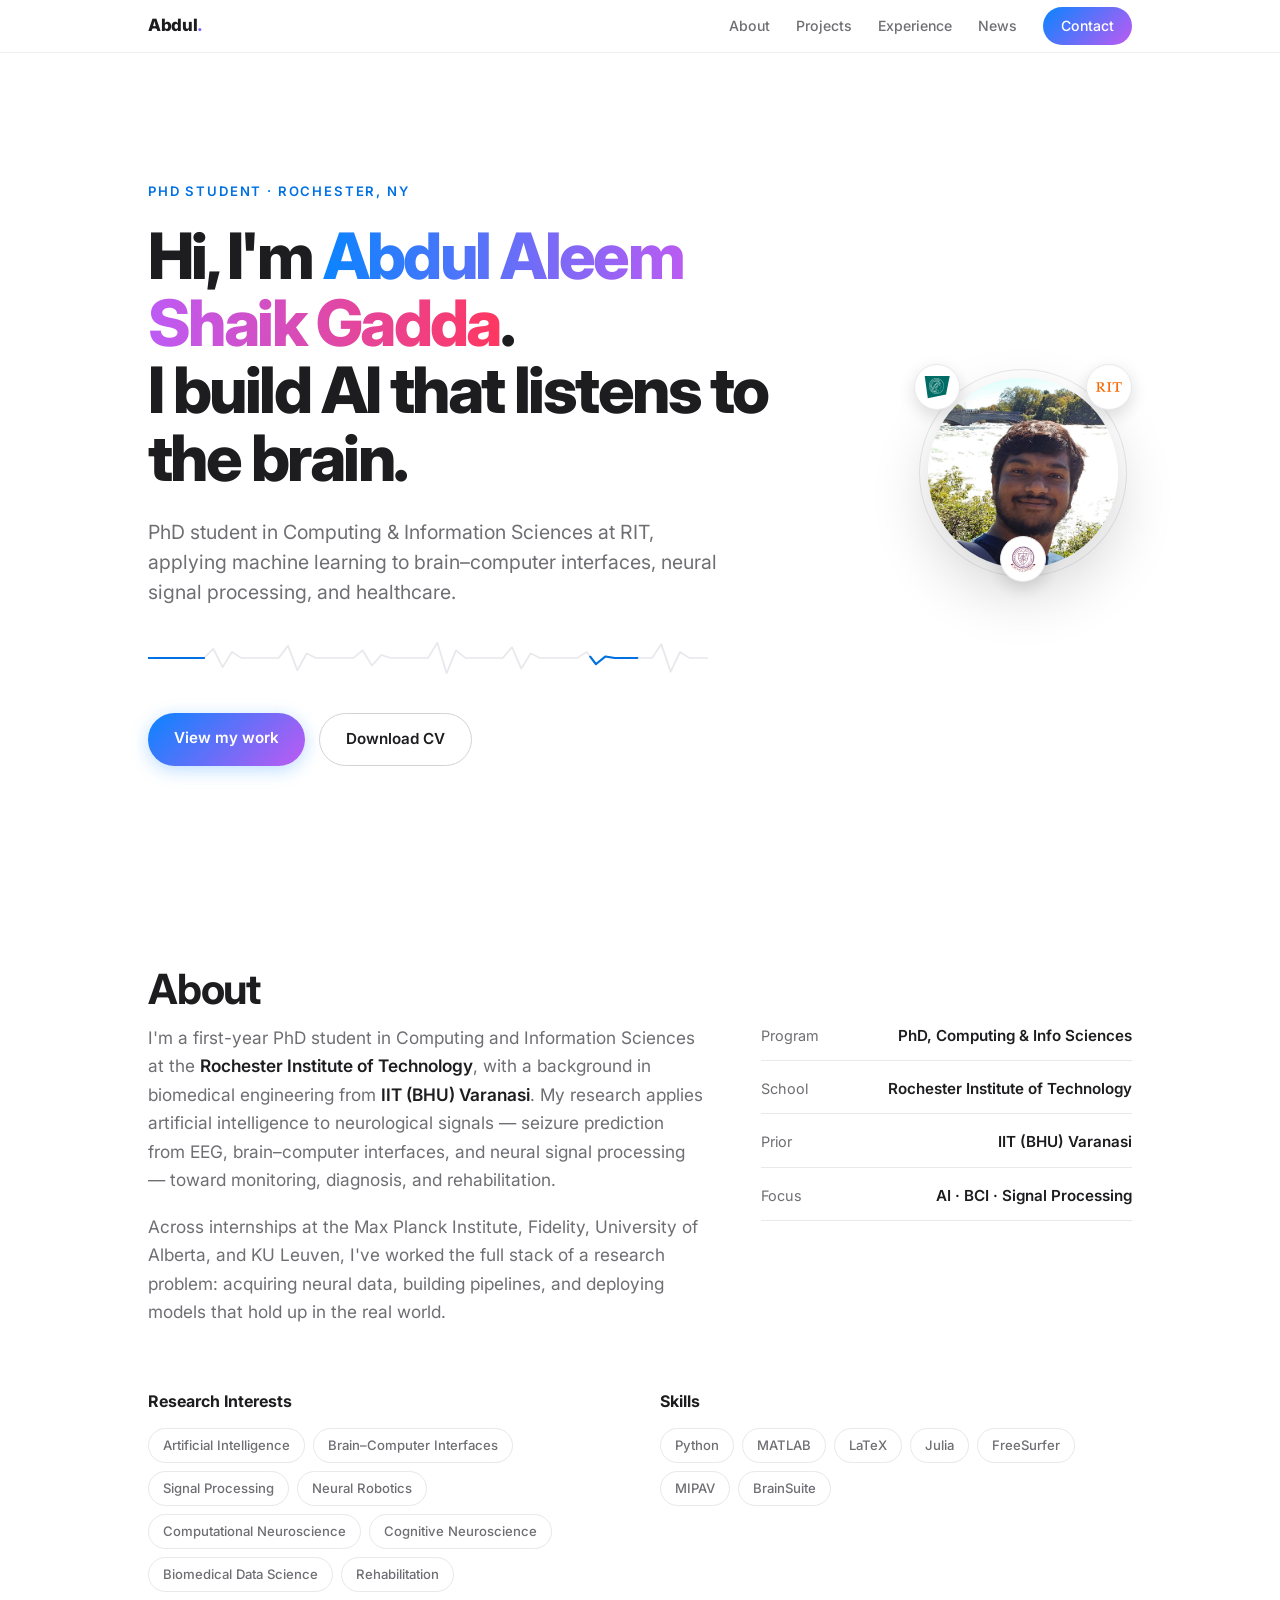
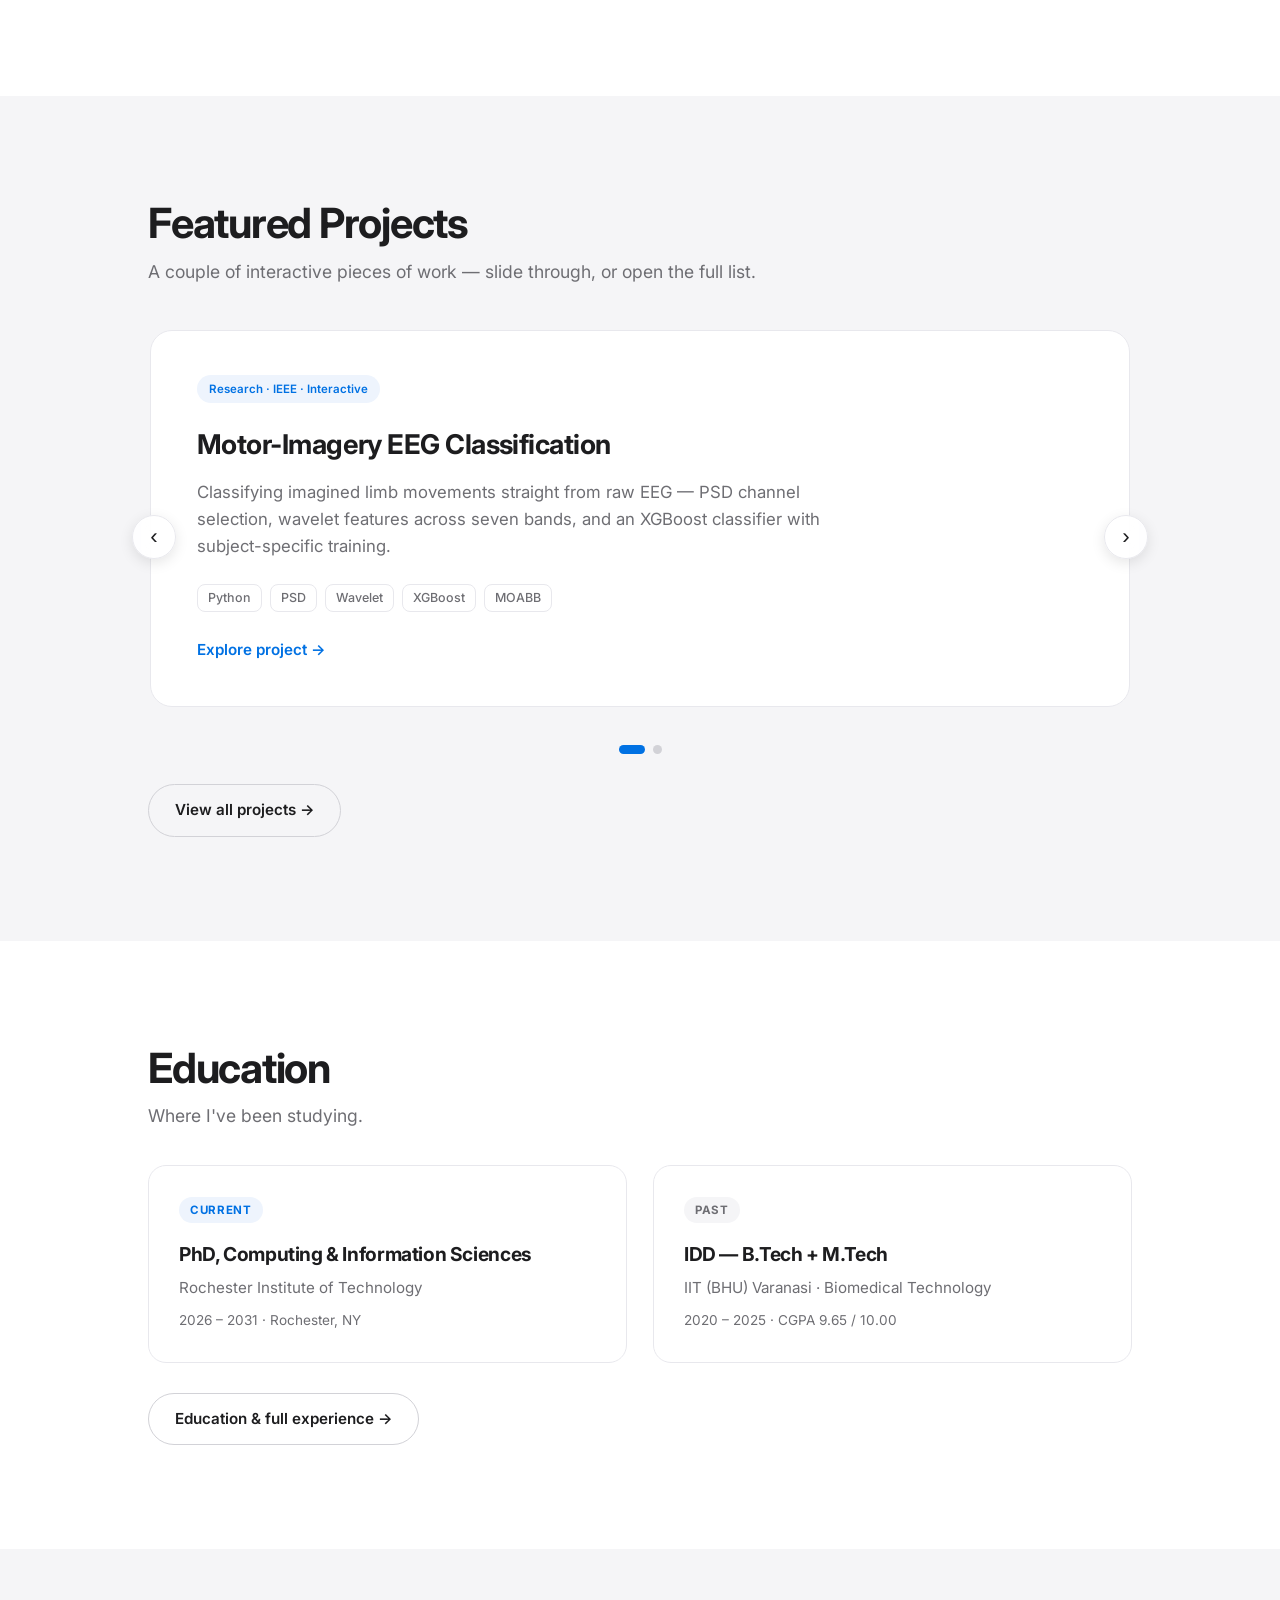
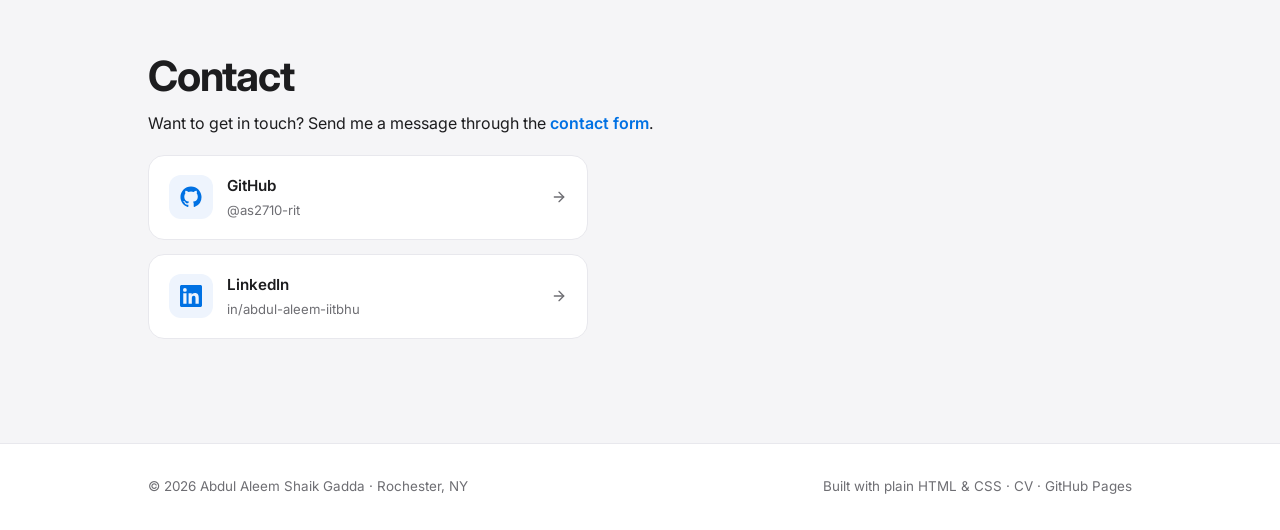
==== commit 19fa19a1: "Apple-style entrance animations: hero load-in stagger + scroll cascade" ====
--- a/index.html
+++ b/index.html
@@ -29,24 +29,24 @@
     <div class="container">
       <div class="hero-inner">
         <div class="hero-text">
-          <p class="hero-kicker">PhD Student · Rochester, NY</p>
-          <h1 class="hero-title">Hi, I'm <span class="grad-text">Abdul Aleem Shaik Gadda</span>.<br>
+          <p class="hero-kicker hero-reveal" style="--reveal-delay:0ms">PhD Student · Rochester, NY</p>
+          <h1 class="hero-title hero-reveal" style="--reveal-delay:80ms">Hi, I'm <span class="grad-text">Abdul Aleem Shaik Gadda</span>.<br>
             I build AI that listens to the brain.</h1>
-          <p class="hero-sub">PhD student in Computing &amp; Information Sciences at RIT, applying
+          <p class="hero-sub hero-reveal" style="--reveal-delay:160ms">PhD student in Computing &amp; Information Sciences at RIT, applying
             machine learning to brain–computer interfaces, neural signal processing, and
             healthcare.</p>
-          <div class="hero-wave" aria-hidden="true">
+          <div class="hero-wave hero-reveal" style="--reveal-delay:240ms" aria-hidden="true">
             <svg viewBox="0 0 600 60" preserveAspectRatio="none" width="600" height="60">
               <path class="eeg-base" d="M0,30 L60,30 L70,18 L80,42 L90,22 L100,30 L140,30 L150,14 L160,46 L170,24 L180,30 L220,30 L230,20 L240,40 L250,26 L260,30 L300,30 L310,10 L320,50 L330,20 L340,30 L380,30 L390,16 L400,44 L410,24 L420,30 L460,30 L470,22 L480,38 L490,28 L500,30 L540,30 L550,12 L560,48 L570,22 L580,30 L600,30"/>
               <path class="eeg-pulse" d="M0,30 L60,30 L70,18 L80,42 L90,22 L100,30 L140,30 L150,14 L160,46 L170,24 L180,30 L220,30 L230,20 L240,40 L250,26 L260,30 L300,30 L310,10 L320,50 L330,20 L340,30 L380,30 L390,16 L400,44 L410,24 L420,30 L460,30 L470,22 L480,38 L490,28 L500,30 L540,30 L550,12 L560,48 L570,22 L580,30 L600,30"/>
             </svg>
           </div>
-          <div class="hero-actions">
+          <div class="hero-actions hero-reveal" style="--reveal-delay:320ms">
             <a href="#featured" class="btn btn-primary">View my work</a>
             <a href="assets/resume.pdf" class="btn btn-ghost" download>Download CV</a>
           </div>
         </div>
-        <div class="hero-avatar-wrap">
+        <div class="hero-avatar-wrap hero-reveal" style="--reveal-delay:220ms">
           <img class="hero-avatar" src="assets/me.jpg" alt="Abdul Aleem Shaik Gadda">
           <span class="affil-bubble" title="Rochester Institute of Technology">
             <img src="assets/rit.svg" alt="RIT"></span>
--- a/css/style.css
+++ b/css/style.css
@@ -51,12 +51,28 @@
 /* ---------- Scroll reveal ---------- */
 .reveal {
   opacity: 0;
-  transform: translateY(18px);
-  transition: opacity .7s cubic-bezier(.2,.6,.2,1), transform .7s cubic-bezier(.2,.6,.2,1);
+  transform: translateY(28px);
+  transition: opacity .8s cubic-bezier(.16,1,.3,1), transform .8s cubic-bezier(.16,1,.3,1);
+  transition-delay: var(--reveal-delay, 0ms);
+  will-change: opacity, transform;
 }
 .reveal.is-visible { opacity: 1; transform: none; }
 @media (prefers-reduced-motion: reduce) {
   .reveal { opacity: 1; transform: none; transition: none; }
+}
+
+/* ---------- Hero load-in (staggered on first paint) ---------- */
+.hero-reveal {
+  opacity: 0;
+  transform: translateY(26px);
+  animation: hero-in .9s cubic-bezier(.16,1,.3,1) forwards;
+  animation-delay: var(--reveal-delay, 0ms);
+}
+@keyframes hero-in {
+  to { opacity: 1; transform: none; }
+}
+@media (prefers-reduced-motion: reduce) {
+  .hero-reveal { opacity: 1; transform: none; animation: none; }
 }
 
 /* ---------- Nav (frosted) ---------- */
